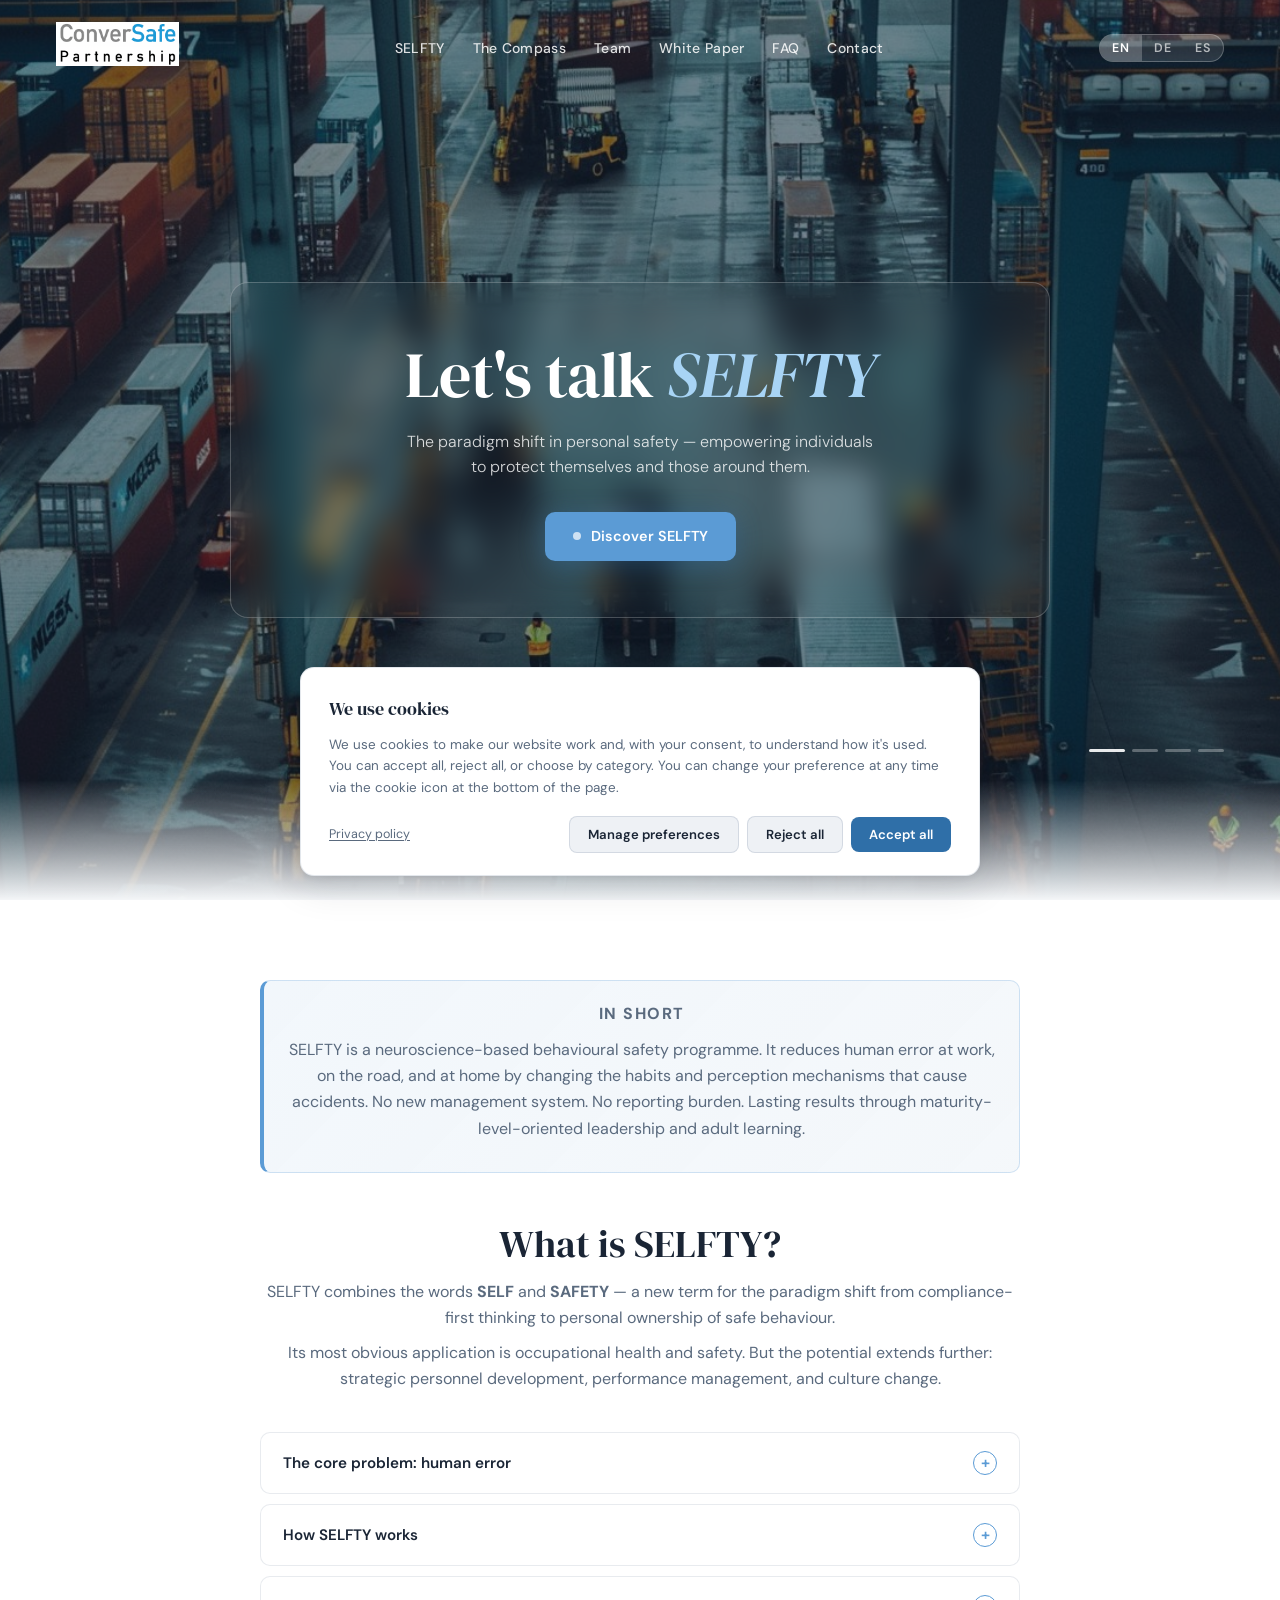
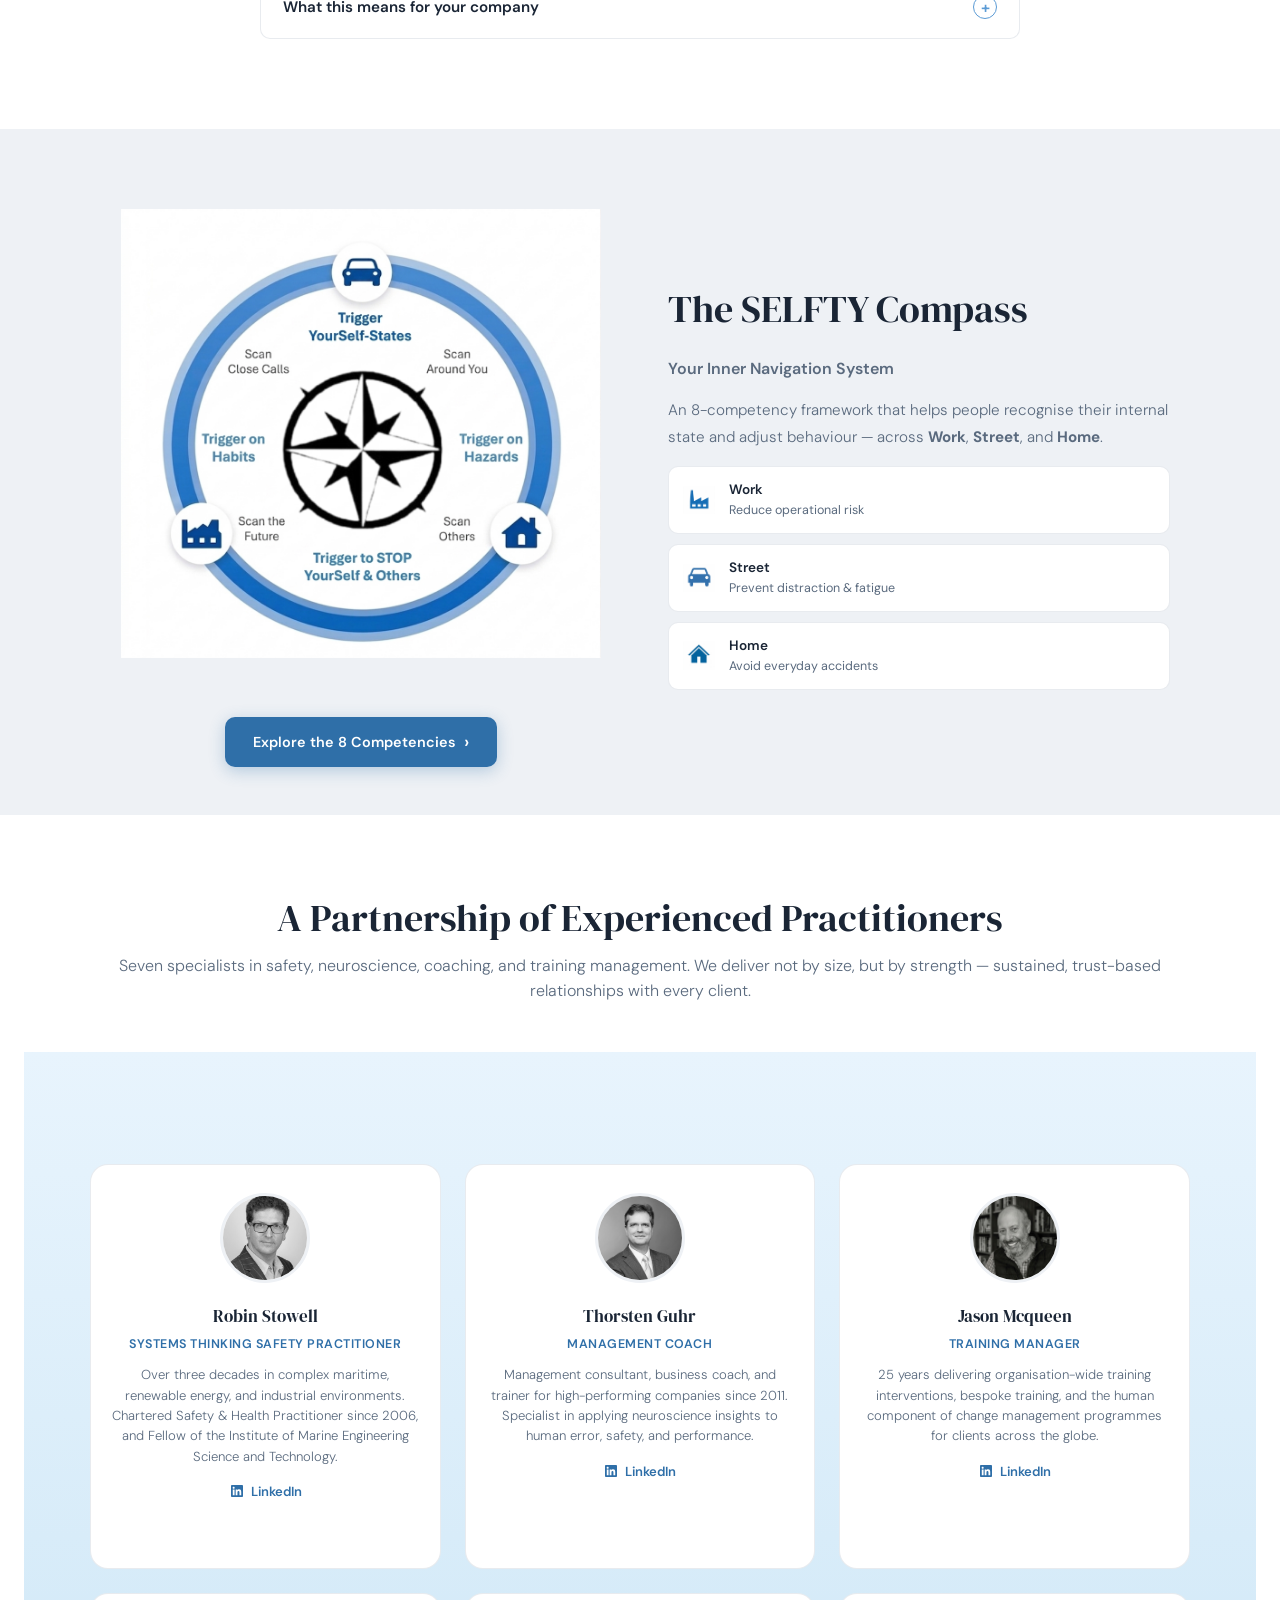
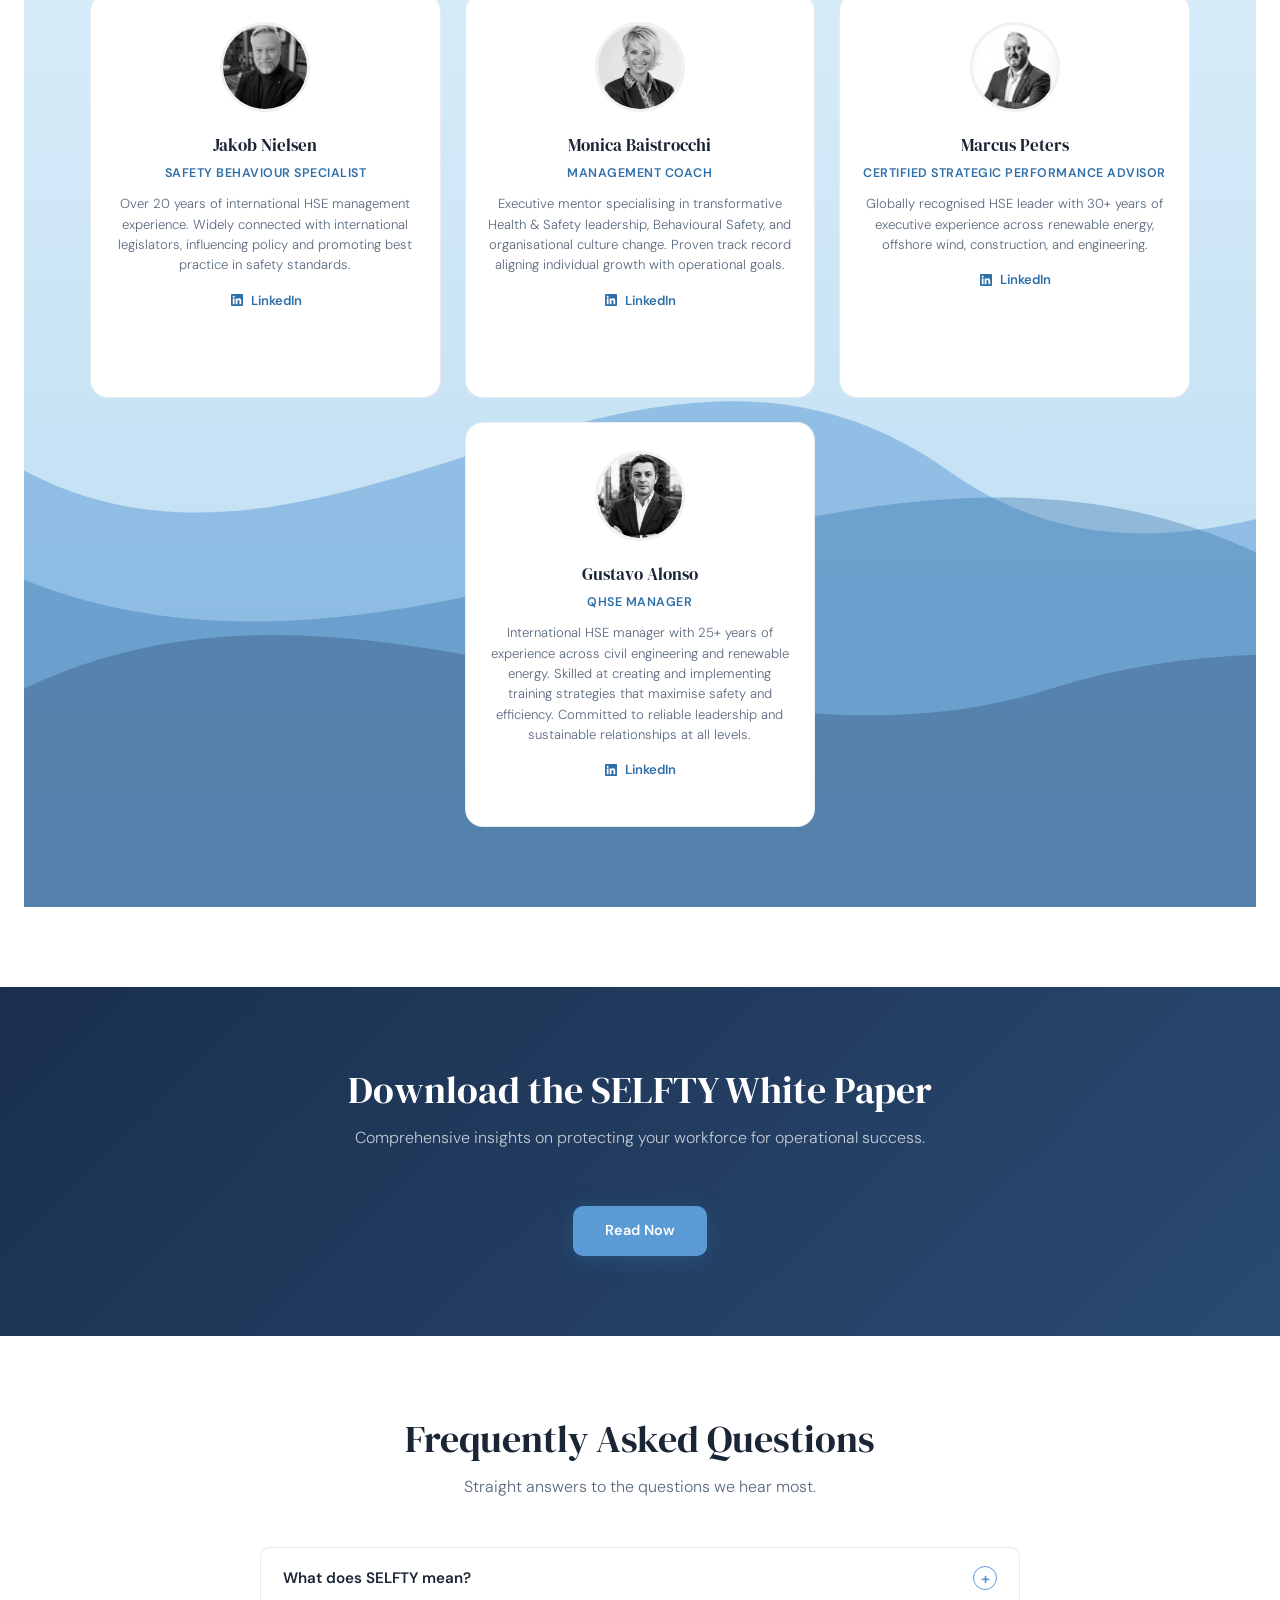
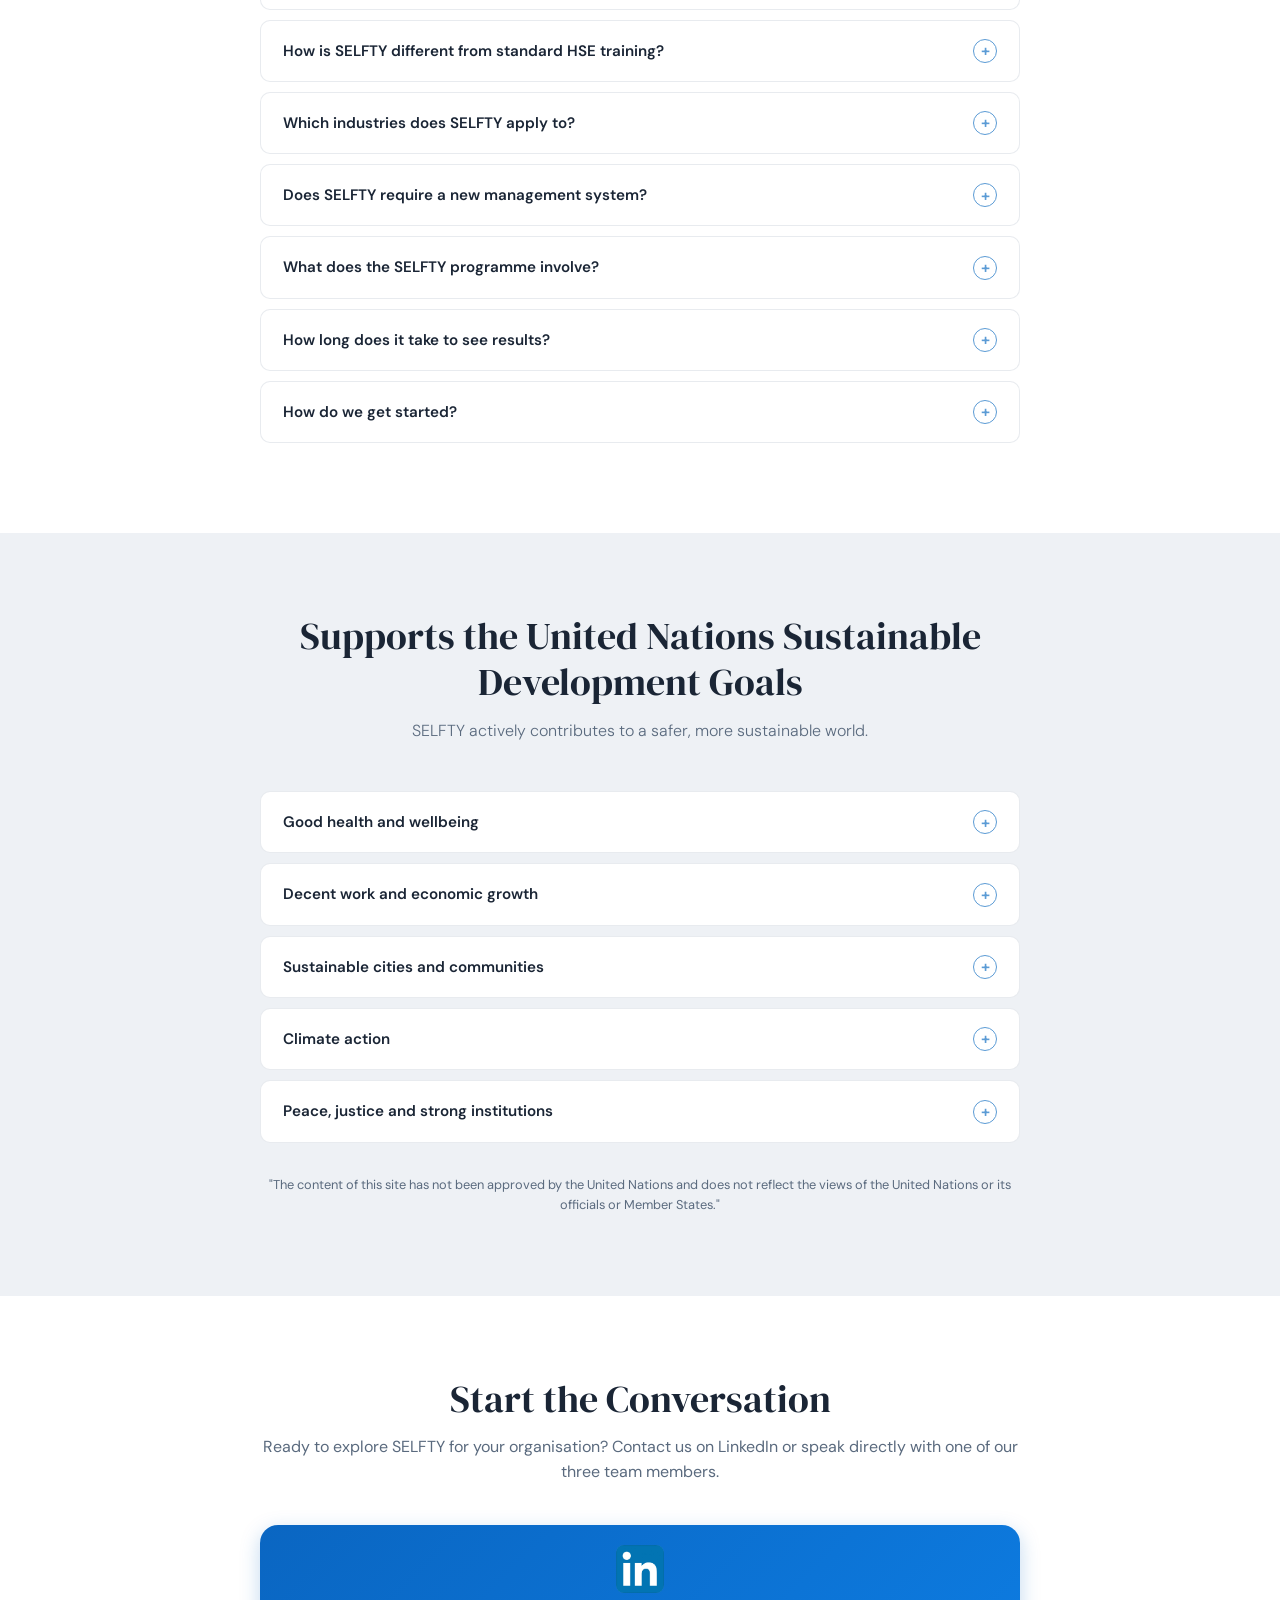
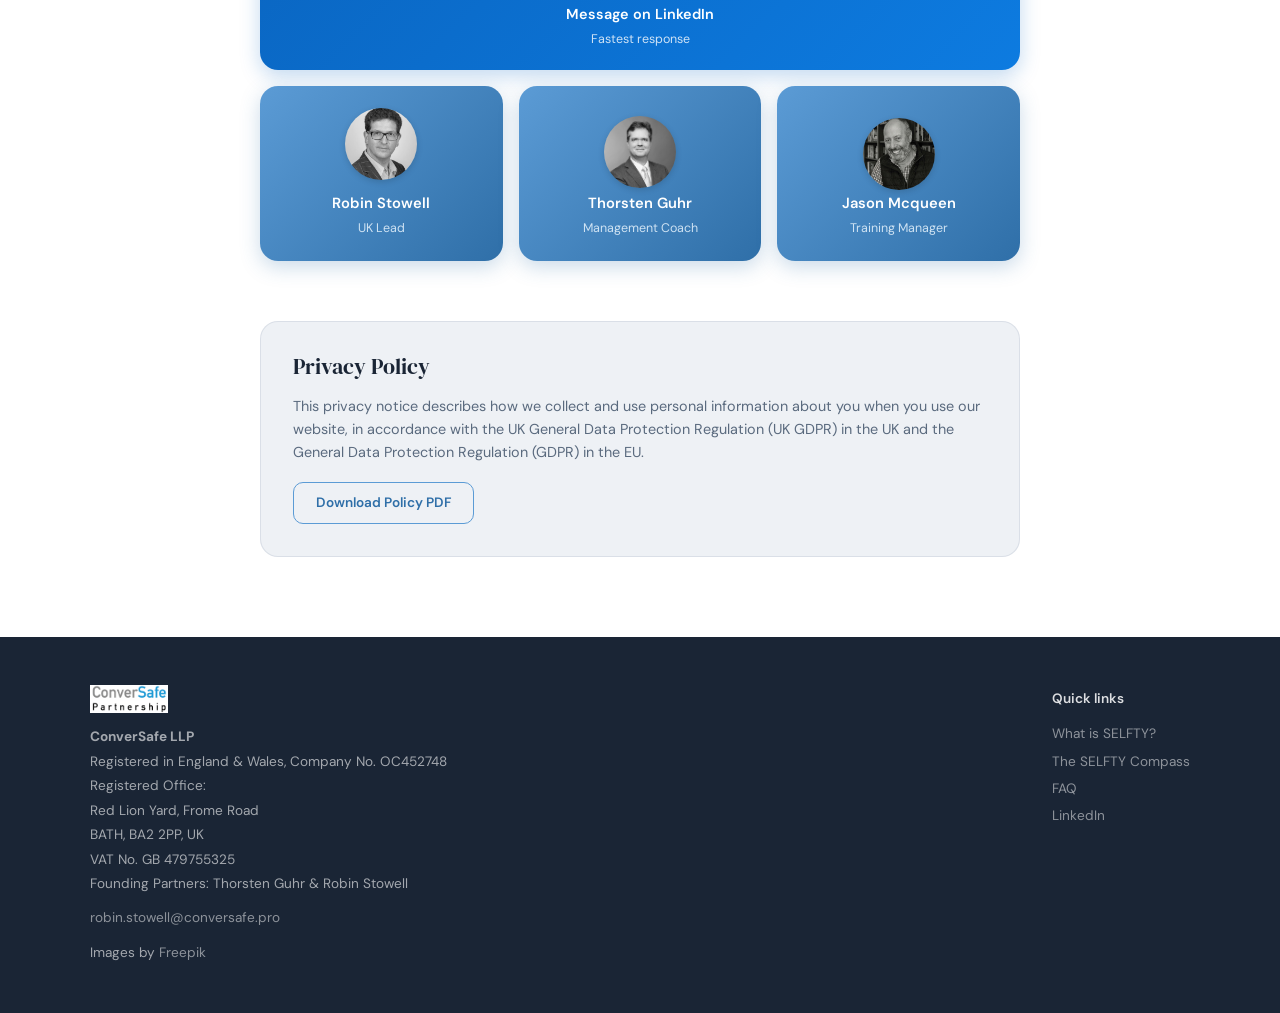
==== index.html @ fdda8578 "German Lang Fix" ====
<!DOCTYPE html>
<html lang="en">
<head>
    <meta charset="UTF-8">
    <meta name="viewport" content="width=device-width, initial-scale=1.0">
    <title>SELFTY | Behavioural Safety Training — ConverSafe Partnership</title>
    <meta name="description" content="SELFTY is a neuroscience-based behavioural safety programme that reduces human error 24/7 — at work, on the road, and at home. Developed by ConverSafe Partnership.">
    <link rel="preconnect" href="https://fonts.googleapis.com">
    <link href="https://fonts.googleapis.com/css2?family=DM+Serif+Display:ital@0;1&family=DM+Sans:wght@300;400;500;600&display=swap" rel="stylesheet">
   <link rel="stylesheet" href="styles.css">


    <script type="application/ld+json">
    {
      "@context": "https://schema.org",
      "@graph": [
        {
          "@type": "Organization",
          "@id": "https://conversafe.pro/#org",
          "name": "ConverSafe Partnership",
          "url": "https://conversafe.pro",
          "logo": "https://conversafe.pro/Images/ConverSafe-Partnership.png",
          "sameAs": ["https://www.linkedin.com/company/conversafe/"],
          "address": {
            "@type": "PostalAddress",
            "streetAddress": "Red Lion Yard, Frome Road",
            "addressLocality": "Bath",
            "postalCode": "BA2 2PP",
            "addressCountry": "GB"
          }
        }
      ]
    }
    </script>
</head>
<body>

<!-- ─── HEADER / NAV ─── -->
<header class="site-header">
    <nav>
        <div class="logo">
            <img src="Images/ConverSafe-Partnership.png" alt="ConverSafe Partnership">
        </div>
        <ul class="nav-links">
            <li><a href="#selfty" onclick="smoothScrollTo(event,'selfty')" data-en="SELFTY" data-de="SELFTY">SELFTY</a></li>
            <li><a href="#compass" onclick="smoothScrollTo(event,'compass')" data-en="The Compass" data-de="Der Kompass">The Compass</a></li>
            <li><a href="#team" onclick="smoothScrollTo(event,'team')" data-en="Team" data-de="Team">Team</a></li>
            <li><a href="#white-paper" onclick="smoothScrollTo(event,'white-paper')" data-en="White Paper" data-de="White Paper">White Paper</a></li>
            <li><a href="#faq" onclick="smoothScrollTo(event,'faq')" data-en="FAQ" data-de="FAQ">FAQ</a></li>
            <li><a href="#contact" onclick="smoothScrollTo(event,'contact')" data-en="Contact" data-de="Kontakt">Contact</a></li>
        </ul>
        <!-- FIX: added hamburger button for mobile nav -->
        <button class="hamburger" id="hamburgerBtn" aria-label="Open navigation" aria-expanded="false" onclick="toggleMobileNav()">
            <span></span><span></span><span></span>
        </button>
        <div class="lang-toggle">
            <button class="lang-btn active" onclick="setLang('en')" id="btn-en">EN</button>
            <button class="lang-btn" onclick="setLang('de')" id="btn-de">DE</button>
            <button class="lang-btn" onclick="setLang('es')" id="btn-es">ES</button>
        </div>
    </nav>
    <!-- FIX: mobile nav drawer -->
    <nav class="mobile-nav" id="mobileNav">
        <a href="#selfty" onclick="smoothScrollTo(event,'selfty');closeMobileNav()" data-en="SELFTY" data-de="SELFTY">SELFTY</a>
        <a href="#compass" onclick="smoothScrollTo(event,'compass');closeMobileNav()" data-en="The Compass" data-de="Der Kompass">The Compass</a>
        <a href="#team" onclick="smoothScrollTo(event,'team');closeMobileNav()" data-en="Team" data-de="Team">Team</a>
        <a href="#white-paper" onclick="smoothScrollTo(event,'white-paper');closeMobileNav()" data-en="White Paper" data-de="White Paper">White Paper</a>
        <a href="#faq" onclick="smoothScrollTo(event,'faq');closeMobileNav()" data-en="FAQ" data-de="FAQ">FAQ</a>
        <a href="#contact" onclick="smoothScrollTo(event,'contact');closeMobileNav()" data-en="Contact" data-de="Kontakt">Contact</a>
    </nav>
</header>

<!-- ─── HERO ─── -->
<section class="hero">
    <div class="hero-slides">
        <div class="hero-slide hero-slide-1 active"></div>
        <div class="hero-slide hero-slide-2"></div>
        <div class="hero-slide hero-slide-3"></div>
        <div class="hero-slide hero-slide-4"></div>
    </div>
    <div class="hero-overlay"></div>
    <div class="hero-glass">
        <h1 data-en="Let's talk <em>SELFTY</em>" data-de="Sprechen wir über <em>SELFTY</em>" data-es="Hablemos de <em>SELFTY</em>">Let's talk <em>SELFTY</em></h1>
        <p class="hero-sub" data-en="The paradigm shift in personal safety — empowering individuals to protect themselves and those around them." data-de="Der Paradigmenwechsel in der persönlichen Sicherheit — Menschen befähigen, sich selbst und andere zu schützen." data-es="El cambio de paradigma en seguridad personal — preparando a las personas para protegerse a sí mismas y a quienes les rodean.">The paradigm shift in personal safety — empowering individuals to protect themselves and those around them.</p>
        <a href="#selfty" class="hero-cta" onclick="smoothScrollTo(event,'selfty')">
            <span class="dot"></span>
            <span data-en="Discover SELFTY" data-de="SELFTY entdecken" data-es="Descubrir SELFTY">Discover SELFTY</span>
        </a>
    </div>
    <div class="slide-indicators">
        <div class="slide-dot active" data-index="0"></div>
        <div class="slide-dot" data-index="1"></div>
        <div class="slide-dot" data-index="2"></div>
        <div class="slide-dot" data-index="3"></div>
    </div>
</section>

<!-- ─── WHAT IS SELFTY ─── -->
<section class="selfty-intro" id="selfty">
    <div class="container-narrow">
        <div class="answer-first reveal">
            <p class="answer-label" data-en="In short" data-de="Kurz gefasst" data-es="En resumen">In short</p>
            <p class="answer-text" data-en="SELFTY is a neuroscience-based behavioural safety programme. It reduces human error at work, on the road, and at home by changing the habits and perception mechanisms that cause accidents. No new management system. No reporting burden. Lasting results through maturity-level-oriented leadership and adult learning." data-de="SELFTY ist ein neurowissenschaftlich fundiertes Verhaltenssicherheitsprogramm. Es reduziert menschliche Fehler bei der Arbeit, im Straßenverkehr und zu Hause, indem es die Gewohnheiten und Wahrnehmungsmechanismen verändert, die Unfälle verursachen. Kein neues Managementsystem. Keine Berichtspflichten. Nachhaltige Ergebnisse durch reifegradbewusste Führung und Erwachsenenlernen." data-es="SELFTY es un programa de seguridad conductual basado en neurociencia que reduce el error humano en el trabajo, en la carretera y en casa cambiando hábitos y la percepción del riesgo. No requiere nuevos sistemas ni más reportes, y logra resultados duraderos mediante un liderazgo adaptado al nivel de madurez y aprendizaje adulto.">SELFTY is a neuroscience-based behavioural safety programme. It reduces human error at work, on the road, and at home by changing the habits and perception mechanisms that cause accidents. No new management system. No reporting burden. Lasting results through maturity-level-oriented leadership and adult learning.</p>
        </div>

        <h2 class="reveal" id="what-is-selfty" data-en="What is SELFTY?" data-de="Was ist SELFTY?" data-es="¿Qué es SELFTY?">What is SELFTY?</h2>
        <p class="reveal" data-en="SELFTY combines the words <strong>SELF</strong> and <strong>SAFETY</strong> — a new term for the paradigm shift from compliance-first thinking to personal ownership of safe behaviour." data-de="SELFTY verbindet die Wörter <strong>SELF</strong> (Selbst) und <strong>SAFETY</strong> (Sicherheit) — ein neuer Begriff für den Paradigmenwechsel vom complianceorientierten Denken hin zur persönlichen Verantwortung für sicheres Verhalten." data-es="SELFTY combina las palabras <strong>SELF</strong> (uno mismo) y <strong>SAFETY</strong> (seguridad) — un nuevo término para el cambio de paradigma para pasar del cumplimiento de normas a la responsabilidad personal del comportamiento seguro.">SELFTY combines the words <strong>SELF</strong> and <strong>SAFETY</strong> — a new term for the paradigm shift from compliance-first thinking to personal ownership of safe behaviour.</p>
        <p class="reveal" data-en="Its most obvious application is occupational health and safety. But the potential extends further: strategic personnel development, performance management, and culture change." data-de="Die offensichtlichste Anwendung ist der Arbeitsschutz. Das Potenzial reicht jedoch weiter: strategische Personalentwicklung, Leistungsmanagement und Kulturwandel." data-es="Su aplicación más obvia es la salud y seguridad ocupacional. Pero el potencial va más allá: desarrollo estratégico de personal, gestión del rendimiento y cambio cultural.">Its most obvious application is occupational health and safety. But the potential extends further: strategic personnel development, performance management, and culture change.</p>

        <div class="accordion-wrap reveal">
            <div class="acc-item">
                <div class="acc-header" onclick="toggleAcc(this)">
                    <span data-en="The core problem: human error" data-de="Das Kernproblem: menschliches Versagen" data-es="El problema central: el error humano">The core problem: human error</span>
                    <span class="acc-icon">+</span>
                </div>
                <div class="acc-body">
                    <div class="acc-body-inner">
                        <p data-en="Human error drives most disruptions in the workplace — delays, rework, communication failures, lost orders, and financial setbacks that are hard to fully quantify." data-de="Menschliches Versagen verursacht die meisten Störungen am Arbeitsplatz — Verzögerungen, Nacharbeit, Kommunikationsfehler, verlorene Aufträge und finanzielle Einbußen, die schwer vollständig zu beziffern sind." data-es="El error humano provoca la mayoría de las interrupciones en el lugar de trabajo — retrasos, tareas a rehacer, fallos de comunicación, pedidos perdidos y contratiempos financieros difíciles de cuantificar.">Human error drives most disruptions in the workplace — delays, rework, communication failures, lost orders, and financial setbacks that are hard to fully quantify.</p>
                        <p data-en="Health-related damage is harder to define. Accidents don't stop at the factory gates. Injuries at work affect home life, and health issues outside work affect performance inside it. SELFTY addresses both." data-de="Gesundheitsschäden sind schwerer zu erfassen. Unfälle machen nicht an den Werkstoren halt. Verletzungen bei der Arbeit beeinträchtigen das Privatleben, und gesundheitliche Probleme außerhalb der Arbeit beeinflussen die berufliche Leistung. SELFTY adressiert beides." data-es="El daño relacionado con la salud es más difícil de definir. Los accidentes no se detienen en las puertas de la fábrica. Las lesiones en el trabajo afectan la vida en el hogar, y los problemas de salud fuera del trabajo afectan el rendimiento dentro de él. SELFTY aborda ambos.">Health-related damage is harder to define. Accidents don't stop at the factory gates. Injuries at work affect home life, and health issues outside work affect performance inside it. SELFTY addresses both.</p>
                    </div>
                </div>
            </div>
            <div class="acc-item">
                <div class="acc-header" onclick="toggleAcc(this)">
                    <span data-en="How SELFTY works" data-de="Wie SELFTY funktioniert" data-es="Cómo funciona SELFTY">How SELFTY works</span>
                    <span class="acc-icon">+</span>
                </div>
                <div class="acc-body">
                    <div class="acc-body-inner">
    <p 
        data-en="SELFTY is systemic and neuroscientifically grounded. It complements the technical dimension of safety with the human dimension — and rapid advances in neuroscience continuously reveal new potential here." 
        data-de="SELFTY ist systemisch und neurowissenschaftlich fundiert. Es ergänzt die technische Dimension der Sicherheit um die menschliche Dimension — und die rasanten Fortschritte in der Neurowissenschaft erschließen hier kontinuierlich neues Potenzial." 
        data-es="SELFTY aborda la seguridad de forma sistémica y con base neurocientífica: complementa la parte técnica con la dimensión humana, donde los avances en neurociencia abren nuevas oportunidades de mejora.">
        SELFTY aborda la seguridad de forma sistémica y con base neurocientífica: complementa la parte técnica con la dimensión humana, donde los avances en neurociencia abren nuevas oportunidades de mejora.
    </p>

    <p 
        data-en="In practice, SELFTY builds competencies that lead to safer behaviour through better understanding of one's own perception, processing, and reaction mechanisms." 
        data-de="In der Praxis baut SELFTY Kompetenzen auf, die durch ein besseres Verständnis der eigenen Wahrnehmungs-, Verarbeitungs- und Reaktionsmechanismen zu sichererem Verhalten führen." 
        data-es="En la práctica, SELFTY permite desarrollar habilidades que fomentan comportamientos más seguros, al entender mejor cómo percibimos, procesamos y reaccionamos.">
        En la práctica, SELFTY permite desarrollar habilidades que fomentan comportamientos más seguros, al entender mejor cómo percibimos, procesamos y reaccionamos.
    </p>

    <p 
        data-en="Attention-limiting factors — hectic pace, multitasking, frustration, fatigue, routine, and substance use — are recognised and mitigated through self-organisation and personal responsibility." 
        data-de="Aufmerksamkeitseinschränkende Faktoren — Hektik, Multitasking, Frustration, Müdigkeit, Routine und Substanzkonsum — werden durch Selbstorganisation und persönliche Verantwortung erkannt und gemindert." 
        data-es="Los factores que limitan la atención — el ritmo frenético, la multitarea, la frustración, la fatiga, la rutina y el uso de sustancias — se reconocen y mitigan mediante la autoorganización y la responsabilidad personal.">
        Los factores que limitan la atención — el ritmo frenético, la multitarea, la frustración, la fatiga, la rutina y el uso de sustancias — se reconocen y mitigan mediante la autoorganización y la responsabilidad personal.
    </p>

    <p 
        data-en="SELFTY is a bottom-up approach to individual maturity. It only succeeds when a coalition of leaders simultaneously creates the top-down conditions for it to take hold." 
        data-de="SELFTY ist ein Bottom-up-Ansatz zur individuellen Reife. Er gelingt nur, wenn eine Führungskoalition gleichzeitig die Top-down-Bedingungen dafür schafft, dass er Wurzeln schlägt." 
        data-es="SELFTY impulsa un enfoque que hace crecer la madurez individual, y solo prospera cuando el liderazgo crea, al mismo tiempo, las condiciones para que ese cambio se consolide.">
        SELFTY impulsa un enfoque que hace crecer la madurez individual, y solo prospera cuando el liderazgo crea, al mismo tiempo, las condiciones para que ese cambio se consolide.
    </p>
</div>

                </div>
            </div>
            <div class="acc-item">
                <div class="acc-header" onclick="toggleAcc(this)">
                    <span data-en="What this means for your company" data-de="Was das für Ihr Unternehmen bedeutet" data-es="Qué significa esto para su empresa">What this means for your company</span>
                    <span class="acc-icon">+</span>
                </div>
                <div class="acc-body">
                    <div class="acc-body-inner">
                        <p data-en="SELFTY builds competencies that are hard for competitors to replicate. Once acquired, they shape behaviour for a lifetime — both inside and outside the workplace." data-de="SELFTY baut Kompetenzen auf, die für Wettbewerber schwer zu replizieren sind. Einmal erworben, prägen sie das Verhalten ein Leben lang — sowohl am Arbeitsplatz als auch außerhalb." data-es="SELFTY desarrolla competencias difíciles de replicar para los competidores. Una vez adquiridas, moldean el comportamiento de por vida tanto dentro como fuera del lugar de trabajo.">SELFTY builds competencies that are hard for competitors to replicate. Once acquired, they shape behaviour for a lifetime — both inside and outside the workplace.</p>
                        <p data-en="Integration happens without a dedicated management system, without formalities, without reporting, and without PowerPoint-heavy training sessions. It is an emergent development of individuals through maturity-level-oriented leadership." data-de="Die Integration erfolgt ohne ein eigenes Managementsystem, ohne Formalitäten, ohne Berichtspflichten und ohne PowerPoint-lastige Trainingseinheiten. Es ist eine emergente Entwicklung von Einzelpersonen durch reifegradbewusste Führung." data-es="La integración ocurre sin un sistema de gestión dedicado, sin formalidades, sin informes y sin sesiones de formación cargadas de PowerPoint. Es un desarrollo emergente de los individuos a través de un liderazgo orientado al nivel de madurez.">Integration happens without a dedicated management system, without formalities, without reporting, and without PowerPoint-heavy training sessions. It is an emergent development of individuals through maturity-level-oriented leadership.</p>
                        <p data-en="Extensive use of storytelling drives lasting behavioural change through emotional engagement and autonomous decision-making — not compliance anxiety." data-de="Der umfangreiche Einsatz von Storytelling treibt nachhaltigen Verhaltens­wandel durch emotionale Einbindung und autonome Entscheidungsfindung voran — nicht durch Compliance-Druck." data-es="El uso extensivo de la narrativa impulsa un cambio de comportamiento duradero a través del compromiso emocional y la toma de decisiones autónoma — no a través de la ansiedad por el cumplimiento.">Extensive use of storytelling drives lasting behavioural change through emotional engagement and autonomous decision-making — not compliance anxiety.</p>
                    </div>
                </div>
            </div>
        </div>
    </div>
</section>

<!-- ─── SELFTY COMPASS ─── -->
<section class="compass-section" id="compass">
    <div class="compass-wrap-outer">

        <!-- LEFT: compass image + CTA -->
        <div class="compass-left reveal">
            <div class="compass-img-wrap">
                <div class="compass-stack">
                    <img src="Images/Text 2.png" class="compass-text" alt="Compass Outer Ring">
                    <img src="Images/Compass SY.png" class="compass-symbol" alt="Compass Inner Symbol">
                </div>
            </div>
            <div class="compass-cta">
                <button class="compass-cta-btn" id="compassCtaBtn" onclick="toggleCompassAccordion()">
                    <span data-en="Explore the 8 Competencies" data-de="Die 8 Kompetenzen erkunden" data-es="Explorar las 8 Competencias">Explore the 8 Competencies</span> <span class="compass-arrow">›</span>
                </button>
            </div>
        </div>

        <!-- RIGHT: intro text + context cards -->
        <div class="compass-right reveal">
            <h2 style="text-align:left; margin-bottom:8px;" data-en="The SELFTY Compass" data-de="Der SELFTY-Kompass" data-es="La Brújula SELFTY">The SELFTY Compass</h2>
            <p class="compass-tagline" data-en="Your Inner Navigation System" data-de="Ihr inneres Navigationssystem" data-es="Tu sistema de navegación interior">Your Inner Navigation System</p>
            <p class="compass-desc" data-en="An 8-competency framework that helps people recognise their internal state and adjust behaviour — across <strong>Work</strong>, <strong>Street</strong>, and <strong>Home</strong>." data-de="Ein 8-Kompetenzen-Rahmenwerk, das Menschen hilft, ihren inneren Zustand wahrzunehmen und ihr Verhalten anzupassen — in den Bereichen <strong>Arbeit</strong>, <strong>Straße</strong> und <strong>Zuhause</strong>." data-es="Un marco de 8 competencias que ayuda a las personas a reconocer su estado interno y ajustar su comportamiento — en los contextos de <strong>Trabajo</strong>, <strong>Calle</strong> y <strong>Hogar</strong>.">An 8-competency framework that helps people recognise their internal state and adjust behaviour — across <strong>Work</strong>, <strong>Street</strong>, and <strong>Home</strong>.</p>
            <div class="compass-ctx-cards">
                <div class="compass-ctx-card">
                    <span class="compass-ctx-icon"><img src="Images/Work Icon.png" alt="Work"></span>
                    <div>
                        <strong data-en="Work" data-de="Arbeit" data-es="Trabajo">Work</strong>
                        <span data-en="Reduce operational risk" data-de="Betriebliches Risiko reduzieren" data-es="Reducir el riesgo operacional">Reduce operational risk</span>
                    </div>
                </div>
                <div class="compass-ctx-card">
                    <span class="compass-ctx-icon"><img src="Images/Car Icon.png" alt="Street"></span>
                    <div>
                        <strong data-en="Street" data-de="Straße" data-es="Calle">Street</strong>
                        <span data-en="Prevent distraction &amp; fatigue" data-de="Ablenkung &amp; Erschöpfung vorbeugen" data-es="Prevenir distracciones y fatiga">Prevent distraction &amp; fatigue</span>
                    </div>
                </div>
                <div class="compass-ctx-card">
                    <span class="compass-ctx-icon"><img src="Images/Home Icon.png" alt="Home"></span>
                    <div>
                        <strong data-en="Home" data-de="Zuhause" data-es="Hogar">Home</strong>
                        <span data-en="Avoid everyday accidents" data-de="Alltägliche Unfälle vermeiden" data-es="Evitar accidentes cotidianos">Avoid everyday accidents</span>
                    </div>
                </div>
            </div>
        </div>

    </div>

    <!-- Accordion — full width below -->
    <div class="compass-accordion-wrap" id="compassAccordionWrap">
        <div class="compass-accordion-inner" id="compassAccordionInner"></div>
    </div>

</section>

<!-- ─── TEAM ─── -->
<section class="team-section" id="team">
    <div class="container">
        <h2 class="reveal" data-en="A Partnership of Experienced Practitioners" data-de="Eine Partnerschaft erfahrener Praktiker" data-es="Una asociación de profesionales experimentados">A Partnership of Experienced Practitioners</h2>
        <p class="section-intro reveal" data-en="Seven specialists in safety, neuroscience, coaching, and training management. We deliver not by size, but by strength — sustained, trust-based relationships with every client." data-de="Sieben Spezialisten aus den Bereichen Führung, Sicherheit, Neurowissenschaft, Coaching und Trainingsmanagement. Wir streben nachhaltige, vertrauensbasierte Beziehungen an, Erfolg definieren wir nicht durch Größe sondern durch Stärke. " data-es="Siete especialistas en seguridad, neurociencia, coaching y gestión de formación. No nos define el tamaño, sino la solidez: relaciones duraderas y basadas en la confianza con cada cliente.">Seven specialists in safety, neuroscience, coaching, and training management. We deliver not by size, but by strength — sustained, trust-based relationships with every client.</p>
    </div>

    <div class="team-wave-wrap">
        <div class="team-wave-bg">
            <svg class="wave1" viewBox="0 0 1440 320" preserveAspectRatio="none" xmlns="http://www.w3.org/2000/svg">
                <path d="M0,160 C180,220 360,80 540,160 C720,240 900,80 1080,160 C1260,240 1440,80 1440,160 L1440,320 L0,320 Z" fill="#5b9bd5"/>
                <path d="M1440,160 C1620,240 1800,80 1980,160 C2160,240 2340,80 2520,160 C2700,240 2880,80 2880,160 L2880,320 L1440,320 Z" fill="#5b9bd5"/>
            </svg>
            <svg class="wave2" viewBox="0 0 1440 320" preserveAspectRatio="none" xmlns="http://www.w3.org/2000/svg">
                <path d="M0,200 C240,260 480,120 720,190 C960,260 1200,100 1440,180 L1440,320 L0,320 Z" fill="#2f6fa8"/>
                <path d="M1440,200 C1680,260 1920,120 2160,190 C2400,260 2640,100 2880,180 L2880,320 L1440,320 Z" fill="#2f6fa8"/>
            </svg>
            <svg class="wave3" viewBox="0 0 1440 320" preserveAspectRatio="none" xmlns="http://www.w3.org/2000/svg">
                <path d="M0,240 C200,180 400,280 600,240 C800,200 1000,270 1200,240 C1320,225 1390,250 1440,245 L1440,320 L0,320 Z" fill="#1a2f4e"/>
                <path d="M1440,240 C1640,180 1840,280 2040,240 C2240,200 2440,270 2640,240 C2760,225 2830,250 2880,245 L2880,320 L1440,320 Z" fill="#1a2f4e"/>
            </svg>
        </div>
        <div class="container">
            <div class="team-grid">

        
                <div class="team-card" style="--photo-pos: center;">
                    <img src="Images/Robin S.jpg" alt="Robin Stowell">
                    <h4>Robin Stowell</h4>
                    <p class="team-role" data-en="Systems Thinking Safety Practitioner" data-de="Systemischer Sicherheitsberater" data-es="Profesional en Seguridad y Pensamiento Sistémico">Systems Thinking Safety Practitioner</p>
                    <p class="team-bio" data-en="Over three decades in complex maritime, renewable energy, and industrial environments. Chartered Safety &amp; Health Practitioner since 2006, and Fellow of the Institute of Marine Engineering Science and Technology." data-de="Über drei Jahrzehnte in komplexen maritimen, erneuerbaren Energie- und Industrieumgebungen. Chartered Safety &amp; Health Practitioner seit 2006 und Fellow des Institute of Marine Engineering Science and Technology." data-es="Más de tres décadas en entornos marítimos, de energías renovables e industriales complejos. Chartered Profesional acreditado en Seguridad y Salud (Safety & Health Practitioner) desde 2006 y Fellow del Instituto de Ingeniería Marina, Ciencia y Tecnología.">Over three decades in complex maritime, renewable energy, and industrial environments. Chartered Safety &amp; Health Practitioner since 2006, and Fellow of the Institute of Marine Engineering Science and Technology.</p>
                    <a href="https://www.linkedin.com/in/robin-stowell-46a65515/" class="team-li-link" target="_blank" rel="noopener">
                        <svg viewBox="0 0 24 24"><path d="M19.7,3H4.3C3.582,3,3,3.582,3,4.3v15.4C3,20.418,3.582,21,4.3,21h15.4c0.718,0,1.3-0.582,1.3-1.3V4.3 C21,3.582,20.418,3,19.7,3z M8.339,18.338H5.667v-8.59h2.672V18.338z M7.004,8.574c-0.857,0-1.549-0.694-1.549-1.548 c0-0.855,0.691-1.548,1.549-1.548c0.854,0,1.547,0.694,1.547,1.548C8.551,7.881,7.858,8.574,7.004,8.574z M18.339,18.338h-2.669 v-4.177c0-0.996-0.017-2.278-1.387-2.278c-1.389,0-1.601,1.086-1.601,2.206v4.249h-2.667v-8.59h2.559v1.174h0.037 c0.356-0.675,1.227-1.387,2.526-1.387c2.703,0,3.203,1.779,3.203,4.092V18.338z"/></svg>
                        LinkedIn
                    </a>
                </div>

                <div class="team-card" style="--photo-pos: top;">
                    <img src="Images/TG HEADSHOT1.jpg" alt="Thorsten Guhr">
                    <h4>Thorsten Guhr</h4>
                    <p class="team-role" data-en="Management Coach" data-de="Management-Coach" data-es="Coach de Gestión">Management Coach</p>
                    <p class="team-bio" data-en="Management consultant, business coach, and trainer for high-performing companies since 2011. Specialist in applying neuroscience insights to human error, safety, and performance." data-de="Unternehmensberater, Business-Coach und Trainer für leistungsstarke Unternehmen seit 2011. Spezialist für die Anwendung neurowissenschaftlicher Erkenntnisse auf menschliches Versagen, Sicherheit und Leistung." data-es="Consultor de gestión, coach empresarial y formador para empresas de alto rendimiento desde 2011. Especialista en aplicar conocimientos de neurociencia al error humano, la seguridad y el rendimiento.">Management consultant, business coach, and trainer for high-performing companies since 2011. Specialist in applying neuroscience insights to human error, safety, and performance.</p>
                    <a href="https://www.linkedin.com/in/thorsten-guhr-634b2116/" class="team-li-link" target="_blank" rel="noopener">
                        <svg viewBox="0 0 24 24"><path d="M19.7,3H4.3C3.582,3,3,3.582,3,4.3v15.4C3,20.418,3.582,21,4.3,21h15.4c0.718,0,1.3-0.582,1.3-1.3V4.3 C21,3.582,20.418,3,19.7,3z M8.339,18.338H5.667v-8.59h2.672V18.338z M7.004,8.574c-0.857,0-1.549-0.694-1.549-1.548 c0-0.855,0.691-1.548,1.549-1.548c0.854,0,1.547,0.694,1.547,1.548C8.551,7.881,7.858,8.574,7.004,8.574z M18.339,18.338h-2.669 v-4.177c0-0.996-0.017-2.278-1.387-2.278c-1.389,0-1.601,1.086-1.601,2.206v4.249h-2.667v-8.59h2.559v1.174h0.037 c0.356-0.675,1.227-1.387,2.526-1.387c2.703,0,3.203,1.779,3.203,4.092V18.338z"/></svg>
                        LinkedIn
                    </a>
                </div>

                 <div class="team-card" style="--photo-pos: top;">
                    <img src="Images/JM HEADSHOT1.jpg" alt="Jason Mcqueen">
                    <h4>Jason Mcqueen</h4>
                    <p class="team-role" data-en="Training Manager" data-de="Leiter Training" data-es="Director de Formación">Training Manager</p>
                    <p class="team-bio" data-en="25 years delivering organisation-wide training interventions, bespoke training, and the human component of change management programmes for clients across the globe." data-de="25 Jahre Erfahrung in der Durchführung unternehmensweiter Trainingsinterventionen, maßgeschneiderter Schulungen und des menschlichen Aspekts von Change-Management-Programmen für Kunden weltweit." data-es="25 años ofreciendo intervenciones de formación a escala organizacional, formación a medida y el componente humano de programas de gestión del cambio para clientes en todo el mundo.">25 years delivering organisation-wide training interventions, bespoke training, and the human component of change management programmes for clients across the globe.</p>
                    <a href="https://www.linkedin.com/in/jason-mcqueen-85315b50/" class="team-li-link" target="_blank" rel="noopener">
                        <svg viewBox="0 0 24 24"><path d="M19.7,3H4.3C3.582,3,3,3.582,3,4.3v15.4C3,20.418,3.582,21,4.3,21h15.4c0.718,0,1.3-0.582,1.3-1.3V4.3 C21,3.582,20.418,3,19.7,3z M8.339,18.338H5.667v-8.59h2.672V18.338z M7.004,8.574c-0.857,0-1.549-0.694-1.549-1.548 c0-0.855,0.691-1.548,1.549-1.548c0.854,0,1.547,0.694,1.547,1.548C8.551,7.881,7.858,8.574,7.004,8.574z M18.339,18.338h-2.669 v-4.177c0-0.996-0.017-2.278-1.387-2.278c-1.389,0-1.601,1.086-1.601,2.206v4.249h-2.667v-8.59h2.559v1.174h0.037 c0.356-0.675,1.227-1.387,2.526-1.387c2.703,0,3.203,1.779,3.203,4.092V18.338z"/></svg>
                        LinkedIn
                    </a>
                </div>

                <div class="team-card" style="--photo-pos: center;">
                    <img src="Images/JN HEADSHOT1.jpg" alt="Jakob Nielsen">
                    <h4>Jakob Nielsen</h4>
                    <p class="team-role" data-en="Safety Behaviour Specialist" data-de="Spezialist für Sicherheitsverhalten" data-es="Especialista en Comportamiento de Seguridad">Safety Behaviour Specialist</p>
                    <p class="team-bio" data-en="Over 20 years of international HSE management experience. Widely connected with international legislators, influencing policy and promoting best practice in safety standards." data-de="Über 20 Jahre internationale Erfahrung im HSE-Management. Gut vernetzt mit internationalen Gesetzgebern, beeinflusst politische Entscheidungen und fördert Best Practices in Sicherheitsstandards." data-es="Más de 20 años de experiencia internacional en gestión HSE. Ampliamente conectado con legisladores internacionales, influyendo en políticas y promoviendo las mejores prácticas en estándares de seguridad.">Over 20 years of international HSE management experience. Widely connected with international legislators, influencing policy and promoting best practice in safety standards.</p>
                    <a href="https://www.linkedin.com/in/jakob-nielsen-bb198b4/" class="team-li-link" target="_blank" rel="noopener">
                        <svg viewBox="0 0 24 24"><path d="M19.7,3H4.3C3.582,3,3,3.582,3,4.3v15.4C3,20.418,3.582,21,4.3,21h15.4c0.718,0,1.3-0.582,1.3-1.3V4.3 C21,3.582,20.418,3,19.7,3z M8.339,18.338H5.667v-8.59h2.672V18.338z M7.004,8.574c-0.857,0-1.549-0.694-1.549-1.548 c0-0.855,0.691-1.548,1.549-1.548c0.854,0,1.547,0.694,1.547,1.548C8.551,7.881,7.858,8.574,7.004,8.574z M18.339,18.338h-2.669 v-4.177c0-0.996-0.017-2.278-1.387-2.278c-1.389,0-1.601,1.086-1.601,2.206v4.249h-2.667v-8.59h2.559v1.174h0.037 c0.356-0.675,1.227-1.387,2.526-1.387c2.703,0,3.203,1.779,3.203,4.092V18.338z"/></svg>
                        LinkedIn
                    </a>
                </div>

                <div class="team-card" style="--photo-pos: center;">
                    <img src="Images/MB headshot.jpeg" alt="Monica Baistrocchi">
                    <h4>Monica Baistrocchi</h4>
                    <p class="team-role" data-en="Management Coach" data-de="Management-Coach" data-es="Coach de Gestión">Management Coach</p>
                    <p class="team-bio" data-en="Executive mentor specialising in transformative Health &amp; Safety leadership, Behavioural Safety, and organisational culture change. Proven track record aligning individual growth with operational goals." data-de="Executive-Mentorin mit Spezialisierung auf transformative Führung in Gesundheit &amp; Sicherheit, Verhaltenssicherheit und organisationalem Kulturwandel. Nachgewiesene Erfolge bei der Abstimmung von individuellem Wachstum mit operativen Zielen." data-es="Mentora ejecutiva especializada en liderazgo transformador de Salud y Seguridad, Seguridad Conductual y cambio de cultura organizacional. Historial probado alineando el crecimiento individual con los objetivos operacionales.">Executive mentor specialising in transformative Health &amp; Safety leadership, Behavioural Safety, and organisational culture change. Proven track record aligning individual growth with operational goals.</p>
                    <a href="https://www.linkedin.com/in/monica-baistrocchi/" class="team-li-link" target="_blank" rel="noopener">
                        <svg viewBox="0 0 24 24"><path d="M19.7,3H4.3C3.582,3,3,3.582,3,4.3v15.4C3,20.418,3.582,21,4.3,21h15.4c0.718,0,1.3-0.582,1.3-1.3V4.3 C21,3.582,20.418,3,19.7,3z M8.339,18.338H5.667v-8.59h2.672V18.338z M7.004,8.574c-0.857,0-1.549-0.694-1.549-1.548 c0-0.855,0.691-1.548,1.549-1.548c0.854,0,1.547,0.694,1.547,1.548C8.551,7.881,7.858,8.574,7.004,8.574z M18.339,18.338h-2.669 v-4.177c0-0.996-0.017-2.278-1.387-2.278c-1.389,0-1.601,1.086-1.601,2.206v4.249h-2.667v-8.59h2.559v1.174h0.037 c0.356-0.675,1.227-1.387,2.526-1.387c2.703,0,3.203,1.779,3.203,4.092V18.338z"/></svg>
                        LinkedIn
                    </a>
                </div>

               <div class="team-card" style="--photo-pos: top 10px;">
                    <img src="Images/MP HEADSHOT1.jpg" alt="Marcus Peters">
                    <h4>Marcus Peters</h4>
                    <p class="team-role" data-en="Certified Strategic Performance Advisor" data-de="Zertifizierter Strategischer Leistungsberater" data-es="Asesor Estratégico de Rendimiento Certificado">Certified Strategic Performance Advisor</p>
                    <p class="team-bio" data-en="Globally recognised HSE leader with 30+ years of executive experience across renewable energy, offshore wind, construction, and engineering." data-de="Global anerkannter HSE-Führungsexperte mit über 30 Jahren Führungserfahrung in erneuerbarer Energie, Offshore-Wind, Bau und Ingenieurwesen." data-es="Líder HSE de reconocimiento mundial con más de 30 años de experiencia ejecutiva en energía renovable, eólica marina, construcción e ingeniería.">Globally recognised HSE leader with 30+ years of executive experience across renewable energy, offshore wind, construction, and engineering.</p>
                    <a href="https://www.linkedin.com/in/marcus-peters-cfiosh-fei-c-s-p-a-pg-dip-1995a720/" class="team-li-link" target="_blank" rel="noopener">
                        <svg viewBox="0 0 24 24"><path d="M19.7,3H4.3C3.582,3,3,3.582,3,4.3v15.4C3,20.418,3.582,21,4.3,21h15.4c0.718,0,1.3-0.582,1.3-1.3V4.3 C21,3.582,20.418,3,19.7,3z M8.339,18.338H5.667v-8.59h2.672V18.338z M7.004,8.574c-0.857,0-1.549-0.694-1.549-1.548 c0-0.855,0.691-1.548,1.549-1.548c0.854,0,1.547,0.694,1.547,1.548C8.551,7.881,7.858,8.574,7.004,8.574z M18.339,18.338h-2.669 v-4.177c0-0.996-0.017-2.278-1.387-2.278c-1.389,0-1.601,1.086-1.601,2.206v4.249h-2.667v-8.59h2.559v1.174h0.037 c0.356-0.675,1.227-1.387,2.526-1.387c2.703,0,3.203,1.779,3.203,4.092V18.338z"/></svg>
                        LinkedIn
                    </a>
                </div>

                 <div class="team-card" style="--photo-pos: top;">
                    <img src="Images/GA HEADSHOT1.png" alt="Gustavo Alonso">
                    <h4>Gustavo Alonso</h4>
                    <p class="team-role" data-en="QHSE Manager" data-de="QHSE-Manager" data-es="Gerente QHSE">QHSE Manager</p>
                    <p class="team-bio" data-en="International  HSE manager with  25+ years of experience across civil engineering and renewable energy. Skilled at creating and implementing training strategies that maximise safety and efficiency. Committed to reliable leadership and sustainable relationships at all levels." data-de="Erfahren in der Entwicklung und Umsetzung von Trainingsstrategien, die Sicherheit und Effizienz maximieren. Engagiert für zuverlässige Führung und nachhaltige Beziehungen auf allen Ebenen." data-es="Director de HSE con más de 25 años de experiencia en ingeniería civil y energías renovables. Experto en diseñar e implementar estrategias de formación que maximizan la seguridad y la eficiencia. Comprometido con un liderazgo fiable y relaciones duraderas a todos los niveles.">International  HSE manager with  25+ years of experience across civil engineering and renewable energy. Skilled at creating and implementing training strategies that maximise safety and efficiency. Committed to reliable leadership and sustainable relationships at all levels.</p>
                    <a href="https://www.linkedin.com/in/gustavo-alonso-l%C3%B3pez-a336b022/" class="team-li-link" target="_blank" rel="noopener">
                        <svg viewBox="0 0 24 24"><path d="M19.7,3H4.3C3.582,3,3,3.582,3,4.3v15.4C3,20.418,3.582,21,4.3,21h15.4c0.718,0,1.3-0.582,1.3-1.3V4.3 C21,3.582,20.418,3,19.7,3z M8.339,18.338H5.667v-8.59h2.672V18.338z M7.004,8.574c-0.857,0-1.549-0.694-1.549-1.548 c0-0.855,0.691-1.548,1.549-1.548c0.854,0,1.547,0.694,1.547,1.548C8.551,7.881,7.858,8.574,7.004,8.574z M18.339,18.338h-2.669 v-4.177c0-0.996-0.017-2.278-1.387-2.278c-1.389,0-1.601,1.086-1.601,2.206v4.249h-2.667v-8.59h2.559v1.174h0.037 c0.356-0.675,1.227-1.387,2.526-1.387c2.703,0,3.203,1.779,3.203,4.092V18.338z"/></svg>
                        LinkedIn
                    </a>
                </div>
               
               
                


            </div>
        </div>
    </div>
</section>

<!-- ─── WHITE PAPER CTA ─── -->
<section class="whitepaper-cta" id="white-paper">
    <div class="container-narrow">
        <h2 class="reveal" data-en="Download the SELFTY White Paper" data-de="Das SELFTY White Paper herunterladen" data-es="Descargar el White Paper de SELFTY">Download the SELFTY White Paper</h2>
        <p class="section-intro reveal" data-en="Comprehensive insights on protecting your workforce for operational success." data-de="Umfassende Einblicke zu SELFTY und Unternehmenserfolg" data-es="Información completa sobre cómo proteger a su plantilla para el éxito operacional.">Comprehensive insights on protecting your workforce for operational success.</p>
        <a href="Docs/ConverSafe-White-Paper-Selfty-EN.pdf" class="btn-primary reveal" data-en="Read Now" data-de="Jetzt lesen" data-es="Leer ahora">Read Now</a>
    </div>
</section>

<!-- ─── FAQ ─── -->
<section class="faq-section" id="faq">
    <div class="container-narrow">
        <h2 class="reveal" data-en="Frequently Asked Questions" data-de="Häufig gestellte Fragen" data-es="Preguntas Frecuentes">Frequently Asked Questions</h2>
        <p class="section-intro reveal" data-en="Straight answers to the questions we hear most." data-de="Direkte Antworten auf die häufigsten Fragen." data-es="Respuestas directas a las preguntas más frecuentes.">Straight answers to the questions we hear most.</p>

        <div class="accordion-wrap reveal">
            <div class="acc-item">
                <div class="acc-header" onclick="toggleAcc(this)">
                    <span data-en="What does SELFTY mean?" data-de="Was bedeutet SELFTY?" data-es="¿Qué significa SELFTY?">What does SELFTY mean?</span>
                    <span class="acc-icon">+</span>
                </div>
                <div class="acc-body">
                    <div class="acc-body-inner">
                        <p data-en="SELFTY combines the words SELF and SAFETY. It names the shift from compliance-driven safety — where rules and procedures are imposed from outside — to personal ownership, where each individual understands and manages their own risk behaviour." data-de="SELFTY verbindet die Wörter SELF (Selbst) und SAFETY (Sicherheit). Es bezeichnet den Wandel von compliancegetriebenem Sicherheitsdenken — bei dem Regeln und Verfahren von außen auferlegt werden — hin zur persönlichen Verantwortung, bei der jeder Einzelne sein eigenes Risikoverhalten versteht und steuert." data-es="SELFTY combina las palabras SELF (uno mismo) y SAFETY (prevención, seguridad). Describe el paso desde una seguridad centrada en el cumplimiento —donde normas y procedimientos se imponen desde fuera— hacia la responsabilidad personal, en la que cada persona comprende y gestiona los riesgos de su propio comportamiento.">SELFTY combines the words SELF and SAFETY. It names the shift from compliance-driven safety — where rules and procedures are imposed from outside — to personal ownership, where each individual understands and manages their own risk behaviour.</p>
                    </div>
                </div>
            </div>
            <div class="acc-item">
                <div class="acc-header" onclick="toggleAcc(this)">
                    <span data-en="How is SELFTY different from standard HSE training?" data-de="Wie unterscheidet sich SELFTY von herkömmlichem HSE-Training?" data-es="¿En qué se diferencia SELFTY de la formación HSE estándar?">How is SELFTY different from standard HSE training?</span>
                    <span class="acc-icon">+</span>
                </div>
                <div class="acc-body">
                    <div class="acc-body-inner">
                        <p data-en="Standard HSE programmes focus on equipment, procedures, and compliance checklists. These are necessary but insufficient: they don't change the underlying habits and perception patterns that cause most accidents." data-de="Herkömmliche HSE-Programme konzentrieren sich auf sichere konstruktive Konzepte, Ausrüstung, Verfahren und Compliance-Checklisten. Diese sind notwendig, aber nicht ausreichend: Sie verändern nicht die zugrundeliegenden Gewohnheiten und Wahrnehmungsmuster, die die meisten Unfälle verursachen." data-es="Los programas HSE estándar se centran en equipos, procedimientos y listas de verificación de cumplimiento. Estos son necesarios pero insuficientes: no cambian los hábitos subyacentes y los patrones de percepción que causan la mayoría de los accidentes.">Standard HSE programmes focus on equipment, procedures, and compliance checklists. These are necessary but insufficient: they don't change the underlying habits and perception patterns that cause most accidents.</p>
                        <p data-en="SELFTY adds the human dimension. It uses neuroscience to address the root causes of human error — factors like fatigue, routine, multitasking, and emotional state — through self-awareness and adult learning, not box-ticking." data-de="SELFTY fügt die menschliche Dimension hinzu. Es nutzt Erkenntnisse der Neurowissenschaften, um die Ursachen menschlichen Versagens anzugehen — Faktoren wie Müdigkeit, Routine, Multitasking und emotionalen Zustand — durch Selbstwahrnehmung und Erwachsenenlernen, nicht durch Abhaken von Listen." data-es="SELFTY añade la dimensión humana. Utiliza la neurociencia para abordar las causas raíz del error humano — factores como la fatiga, la rutina, la multitarea y el estado emocional — mediante la autoconciencia y el aprendizaje adulto, no marcando casillas.">SELFTY adds the human dimension. It uses neuroscience to address the root causes of human error — factors like fatigue, routine, multitasking, and emotional state — through self-awareness and adult learning, not box-ticking.</p>
                    </div>
                </div>
            </div>
            <div class="acc-item">
                <div class="acc-header" onclick="toggleAcc(this)">
                    <span data-en="Which industries does SELFTY apply to?" data-de="Für welche Branchen ist SELFTY geeignet?" data-es="¿A qué sectores se aplica SELFTY?">Which industries does SELFTY apply to?</span>
                    <span class="acc-icon">+</span>
                </div>
                <div class="acc-body">
                    <div class="acc-body-inner">
                        <p data-en="SELFTY is built for high-risk environments where human error has real consequences. The ConverSafe team brings direct experience from offshore and onshore renewable energy, maritime operations, construction, engineering, and industrial manufacturing." data-de="SELFTY ist besonders für Hochrisiko-Umgebungen konzipiert, in denen menschliches Versagen reale Konsequenzen hat. Das ConverSafe-Team bringt direkte Erfahrung aus den Bereichen Offshore, Onshore, Erneuerbare Energien, Schiffahrt, Bau- und Ingenieurwesen und der Industrieproduktion mit." data-es="SELFTY está diseñado para entornos de alto riesgo donde el error humano tiene consecuencias reales. El equipo de ConverSafe aporta experiencia directa en energías renovables offshore y onshore, operaciones marítimas, construcción, ingeniería y fabricación industrial.">SELFTY is built for high-risk environments where human error has real consequences. The ConverSafe team brings direct experience from offshore and onshore renewable energy, maritime operations, construction, engineering, and industrial manufacturing.</p>
                        <p data-en="The principles apply wherever people work under pressure, in routine-driven roles, or at the interface of human decisions and safety-critical outcomes." data-de="Die Prinzipien entfalten unmittelbaren Nutzen dort, wo Menschen unter Druck arbeiten, in routinegeprägten Tätigkeiten oder an der Schnittstelle zwischen menschlichen Entscheidungen und sicherheitskritischen Ergebnissen." data-es="Los principios se aplican dondequiera que las personas trabajen bajo presión, en roles impulsados por la rutina, o en la interfaz entre decisiones humanas y resultados críticos para la seguridad.">The principles apply wherever people work under pressure, in routine-driven roles, or at the interface of human decisions and safety-critical outcomes.</p>
                    </div>
                </div>
            </div>
            <div class="acc-item">
                <div class="acc-header" onclick="toggleAcc(this)">
                    <span data-en="Does SELFTY require a new management system?" data-de="Erfordert SELFTY ein neues Managementsystem?" data-es="¿SELFTY requiere un nuevo sistema de gestión?">Does SELFTY require a new management system?</span>
                    <span class="acc-icon">+</span>
                </div>
                <div class="acc-body">
                    <div class="acc-body-inner">
                        <p data-en="No. SELFTY integrates without a dedicated management system, without additional reporting, and without formal compliance structures. It works through maturity-level-oriented leadership and adult learning — emerging from within the existing organisation rather than being bolted on top." data-de="Nein. SELFTY integriert sich ohne ein eigenes Managementsystem, ohne zusätzliche Berichtspflichten und ohne formale Compliance-Strukturen. Es funktioniert durch reifegradbewusste Führung und Erwachsenenlernen — es entsteht aus der bestehenden Organisation heraus, anstatt von außen aufgesetzt zu werden." data-es="No. SELFTY se integra sin un sistema de gestión dedicado, sin informes adicionales y sin estructuras formales de cumplimiento. Funciona a través de un liderazgo orientado al nivel de madurez y el aprendizaje adulto. Surge desde dentro de la organización ya existente en lugar de ser añadido desde fuera.">No. SELFTY integrates without a dedicated management system, without additional reporting, and without formal compliance structures. It works through maturity-level-oriented leadership and adult learning — emerging from within the existing organisation rather than being bolted on top.</p>
                    </div>
                </div>
            </div>
            <div class="acc-item">
                <div class="acc-header" onclick="toggleAcc(this)">
                    <span data-en="What does the SELFTY programme involve?" data-de="Was beinhaltet das SELFTY-Programm?" data-es="¿En qué consiste el programa SELFTY?">What does the SELFTY programme involve?</span>
                    <span class="acc-icon">+</span>
                </div>
                <div class="acc-body">
                    <div class="acc-body-inner">
                        <p data-en="The programme develops SELFTY competencies through the ConverSafe Compass framework. Delivery uses storytelling and scenario-based learning to create emotional engagement and lasting habit change — not lecture-style training." data-de="Das Programm entwickelt SELFTY-Kompetenzen durch das ConverSafe Kompass-Rahmenwerk. Es geht nicht um Transaktion sondern um Transformation. Der Entwicklungsprozess nutzt Storytelling und szenariobasiertes Lernen, um emotionale Einbindung und nachhaltige Verhaltensänderungen zu erzeugen — kein Frontalunterricht." data-es="El programa desarrolla las competencias SELFTY a través del marco de la Brújula ConverSafe. La entrega utiliza la narrativa y el aprendizaje basado en escenarios para crear un compromiso emocional y un cambio de hábitos duradero — no una formación de estilo magistral.">The programme develops SELFTY competencies through the ConverSafe Compass framework. Delivery uses storytelling and scenario-based learning to create emotional engagement and lasting habit change — not lecture-style training.</p>
                        <p data-en="The approach works on two levels: individual maturity development (bottom-up) and leadership coalition support (top-down). Both are required for the programme to take hold and sustain." data-de="Der Ansatz funktioniert auf zwei Ebenen: individuelle Reifegradentwicklung (Bottom-up) und Unterstützung durch eine Führungskoalition (Top-down). Beide sind erforderlich, damit das Programm greift und nachhaltig wirkt." data-es="El enfoque funciona en dos niveles: desarrollo de madurez individual (ascendente) y apoyo de la coalición de liderazgo (descendente). Ambos son necesarios para que el programa arraigue y se sostenga.">The approach works on two levels: individual maturity development (bottom-up) and leadership coalition support (top-down). Both are required for the programme to take hold and sustain.</p>
                    </div>
                </div>
            </div>
            <div class="acc-item">
                <div class="acc-header" onclick="toggleAcc(this)">
                    <span data-en="How long does it take to see results?" data-de="Wie lange dauert es, bis Ergebnisse sichtbar werden?" data-es="¿Cuánto tiempo se tarda en ver resultados?">How long does it take to see results?</span>
                    <span class="acc-icon">+</span>
                </div>
                <div class="acc-body">
                    <div class="acc-body-inner">
                        <p data-en="SELFTY is a strategic investment, not a quick fix. Behavioural change that lasts a lifetime requires patient, sustainable development. That said, the approach is designed for efficiency — no parallel management system means no wasted overhead." data-de="SELFTY ist eine strategische Investition, keine schnelle Lösung. Verhaltensänderungen, die ein Leben lang anhalten, erfordern eine geduldige, nachhaltige Entwicklung. Dennoch ist der Ansatz auf Effizienz ausgelegt — es wird eben nicht noch ein neues Managementsystem mit weiteren Formalitäten aufgebaut, sondern es wird direkt am und mit Menschen gearbeitet. " data-es="SELFTY es una inversión estratégica, no una solución rápida. El cambio de comportamiento que dura toda la vida requiere un desarrollo paciente y sostenible. Dicho esto, el enfoque está diseñado para la eficiencia — ningún sistema de gestión paralelo significa ningún gasto general desperdiciado.">SELFTY is a strategic investment, not a quick fix. Behavioural change that lasts a lifetime requires patient, sustainable development. That said, the approach is designed for efficiency — no parallel management system means no wasted overhead.</p>
                        <p data-en="Early results typically appear in reduced near-misses, improved situational awareness, and stronger personal responsibility in daily task execution." data-de="Erste Ergebnisse zeigen sich typischerweise in einer reduzierten Anzahl von Beinahe-Unfällen, verbesserter situativer Aufmerksamkeit und stärkerer Ausübung persönlicher Verantwortung bei der täglichen Aufgabenerfüllung." data-es="Los primeros resultados suelen aparecer en forma de reducción de casi conatos de accidentes, mejora de la conciencia situacional y mayor responsabilidad personal en la ejecución de tareas diarias.">Early results typically appear in reduced near-misses, improved situational awareness, and stronger personal responsibility in daily task execution.</p>
                    </div>
                </div>
            </div>
            <div class="acc-item">
                <div class="acc-header" onclick="toggleAcc(this)">
                    <span data-en="How do we get started?" data-de="Wie fangen wir an?" data-es="¿Cómo empezamos?">How do we get started?</span>
                    <span class="acc-icon">+</span>
                </div>
                <div class="acc-body">
                    <div class="acc-body-inner">
                        <p data-en='The fastest route is a direct message via the <a href="https://www.linkedin.com/company/conversafe/" target="_blank" rel="noopener" style="color:var(--accent-dark); font-weight:600;">ConverSafe Partnership LinkedIn page</a>. The team will respond within one business day to arrange an exploratory conversation — no commitment required.' data-de='Am schnellsten geht es über eine Direktnachricht auf der <a href="https://www.linkedin.com/company/conversafe/" target="_blank" rel="noopener" style="color:var(--accent-dark); font-weight:600;">ConverSafe Partnership LinkedIn-Seite</a>. Das Team antwortet innerhalb eines Werktages, um ein erstes Gespräch zu vereinbaren — unverbindlich.' data-es='La ruta más rápida es un mensaje directo a través de la <a href="https://www.linkedin.com/company/conversafe/" target="_blank" rel="noopener" style="color:var(--accent-dark); font-weight:600;">página de LinkedIn de ConverSafe Partnership</a>. El equipo responderá en un día hábil para organizar una conversación exploratoria — sin compromiso.'>The fastest route is a direct message via the <a href="https://www.linkedin.com/company/conversafe/" target="_blank" rel="noopener" style="color:var(--accent-dark); font-weight:600;">ConverSafe Partnership LinkedIn page</a>. The team will respond within one business day to arrange an exploratory conversation — no commitment required.</p>
                    </div>
                </div>
            </div>
        </div>
    </div>
</section>

<!-- ─── UN SDG ─── -->
<section class="sdg-section">
    <div class="container-narrow">
        <h2 class="reveal" data-en="Supports the United Nations Sustainable Development Goals" data-de="Unterstützt die Nachhaltigkeitsziele der Vereinten Nationen" data-es="Apoya los Objetivos de Desarrollo Sostenible de las Naciones Unidas">Supports the United Nations Sustainable Development Goals</h2>
        <p class="section-intro reveal" data-en="SELFTY actively contributes to a safer, more sustainable world." data-de="SELFTY trägt aktiv zu einer sichereren und nachhaltigeren Welt bei." data-es="SELFTY contribuye activamente a un mundo más seguro y sostenible.">SELFTY actively contributes to a safer, more sustainable world.</p>

        <div class="accordion-wrap reveal">
            <div class="acc-item">
                <div class="acc-header" onclick="toggleAcc(this)">
                    <span data-en="Good health and wellbeing" data-de="Gesundheit und Wohlbefinden" data-es="Salud y bienestar">Good health and wellbeing</span>
                    <span class="acc-icon">+</span>
                </div>
                <div class="acc-body"><div class="acc-body-inner">
                    <p><img src="Images/SDG Good health.png" alt="SDG 3" style="width:60px;margin-bottom:8px;border-radius:4px;"></p>
                    <p data-en="SDG 3.6 — Halve the number of global deaths and injuries from road traffic accidents." data-de="SDG 3.6 — Die weltweite Anzahl von Todesfällen und Verletzungen durch Straßenverkehrsunfälle halbieren." data-es="ODS 3.6 — Reducir a la mitad el número de muertes y lesiones globales por accidentes de tráfico.">SDG 3.6 — Halve the number of global deaths and injuries from road traffic accidents.</p>
                </div></div>
            </div>
            <div class="acc-item">
                <div class="acc-header" onclick="toggleAcc(this)">
                    <span data-en="Decent work and economic growth" data-de="Menschenwürdige Arbeit und Wirtschaftswachstum" data-es="Trabajo decente y crecimiento económico">Decent work and economic growth</span>
                    <span class="acc-icon">+</span>
                </div>
                <div class="acc-body"><div class="acc-body-inner">
                    <p><img src="Images/SDG Decent work.png" alt="SDG 8" style="width:60px;margin-bottom:8px;border-radius:4px;"></p>
                    <p data-en="SDG 8.2 — Higher economic productivity through innovation and labour-intensive sector development." data-de="SDG 8.2 — Höhere Wirtschaftsproduktivität durch Innovation und Entwicklung arbeitsintensiver Sektoren." data-es="ODS 8.2 — Mayor productividad económica mediante la innovación y el desarrollo de sectores de uso intensivo de mano de obra.">SDG 8.2 — Higher economic productivity through innovation and labour-intensive sector development.</p>
                    <p data-en="SDG 8.8 — Protect labour rights and promote safe, secure working environments for all workers." data-de="SDG 8.8 — Arbeitsrechte schützen und sichere Arbeitsumgebungen für alle Arbeitnehmer fördern." data-es="ODS 8.8 — Proteger los derechos laborales y promover entornos de trabajo seguros para todos los trabajadores.">SDG 8.8 — Protect labour rights and promote safe, secure working environments for all workers.</p>
                </div></div>
            </div>
            <div class="acc-item">
                <div class="acc-header" onclick="toggleAcc(this)">
                    <span data-en="Sustainable cities and communities" data-de="Nachhaltige Städte und Gemeinden" data-es="Ciudades y comunidades sostenibles">Sustainable cities and communities</span>
                    <span class="acc-icon">+</span>
                </div>
                <div class="acc-body"><div class="acc-body-inner">
                    <p><img src="Images/SDG Sustainable.png" alt="SDG 11" style="width:60px;margin-bottom:8px;border-radius:4px;"></p>
                    <p data-en="SDG 11.2 — Access to safe, affordable, accessible, and sustainable transport systems for all." data-de="SDG 11.2 — Zugang zu sicheren, erschwinglichen, zugänglichen und nachhaltigen Verkehrssystemen für alle." data-es="ODS 11.2 — Acceso a sistemas de transporte seguros, asequibles, accesibles y sostenibles para todos.">SDG 11.2 — Access to safe, affordable, accessible, and sustainable transport systems for all.</p>
                </div></div>
            </div>
            <div class="acc-item">
                <div class="acc-header" onclick="toggleAcc(this)">
                    <span data-en="Climate action" data-de="Maßnahmen zum Klimaschutz" data-es="Acción por el clima">Climate action</span>
                    <span class="acc-icon">+</span>
                </div>
                <div class="acc-body"><div class="acc-body-inner">
                    <p><img src="Images/SDG Climate Action.png" alt="SDG 13" style="width:60px;margin-bottom:8px;border-radius:4px;"></p>
                    <p data-en="SDG 13.1 — Strengthen resilience and adaptive capacity to climate-related hazards and natural disasters." data-de="SDG 13.1 — Widerstandsfähigkeit und Anpassungsfähigkeit gegenüber klimabezogenen Gefahren und Naturkatastrophen stärken." data-es="ODS 13.1 — Fortalecer la resiliencia y la capacidad de adaptación a los riesgos relacionados con el clima y los desastres naturales.">SDG 13.1 — Strengthen resilience and adaptive capacity to climate-related hazards and natural disasters.</p>
                </div></div>
            </div>
            <div class="acc-item">
                <div class="acc-header" onclick="toggleAcc(this)">
                    <span data-en="Peace, justice and strong institutions" data-de="Frieden, Gerechtigkeit und starke Institutionen" data-es="Paz, justicia e instituciones sólidas">Peace, justice and strong institutions</span>
                    <span class="acc-icon">+</span>
                </div>
                <div class="acc-body"><div class="acc-body-inner">
                    <p><img src="Images/SDG Peace.png" alt="SDG 16" style="width:60px;margin-bottom:8px;border-radius:4px;"></p>
                    <p data-en="SDG 16.1 — Significantly reduce all forms of violence and related death rates everywhere." data-de="SDG 16.1 — Alle Formen von Gewalt und damit verbundene Todesraten überall erheblich reduzieren." data-es="ODS 16.1 — Reducir significativamente todas las formas de violencia y las tasas de mortalidad relacionadas en todo el mundo.">SDG 16.1 — Significantly reduce all forms of violence and related death rates everywhere.</p>
                </div></div>
            </div>
        </div>

        <p style="margin-top:32px; font-size:0.8rem; color:var(--text-muted); text-align:center;" data-en='"The content of this site has not been approved by the United Nations and does not reflect the views of the United Nations or its officials or Member States."' data-de='"Der Inhalt dieser Website wurde von den Vereinten Nationen nicht genehmigt und spiegelt nicht die Ansichten der Vereinten Nationen oder ihrer Beamten oder Mitgliedstaaten wider."' data-es='"El contenido de este sitio no ha sido aprobado por las Naciones Unidas y no refleja las opiniones de las Naciones Unidas ni de sus funcionarios o Estados Miembros."'>"The content of this site has not been approved by the United Nations and does not reflect the views of the United Nations or its officials or Member States."</p>
    </div>
</section>

<!-- ─── CONTACT ─── -->
<section class="contact-section" id="contact">
    <div class="container-narrow">
        <h2 class="reveal" data-en="Start the Conversation" data-de="Gespräch beginnen" data-es="Inicia la Conversación">Start the Conversation</h2>
        <p class="reveal" style="margin-bottom:8px;" data-en="Ready to explore SELFTY for your organisation? Contact us on LinkedIn or speak directly with one of our three team members." data-de="Bereit, SELFTY für Ihre Organisation zu erkunden? Kontaktieren Sie uns über LinkedIn oder sprechen Sie direkt mit einem der folgenden Teammitglieder." data-es="¿Listo para explorar SELFTY para su organización? Contáctenos en LinkedIn o hable directamente con uno de nuestros tres miembros del equipo.">Ready to explore SELFTY for your organisation? Contact us on LinkedIn or speak directly with one of our three team members.</p>

        <!-- FIX: properly closed .contact-btns wrapper -->
        <div class="contact-btns reveal">
            <a href="https://www.linkedin.com/company/conversafe/" target="_blank" rel="noopener" class="contact-btn contact-btn--li">
                <img src="Images/Linkedin.jpg" alt="LinkedIn" class="contact-btn-img">
                <span class="contact-btn-label" data-en="Message on LinkedIn" data-de="Nachricht auf LinkedIn" data-es="Mensaje en LinkedIn">Message on LinkedIn</span>
                <span class="contact-btn-sub" data-en="Fastest response" data-de="Schnellste Antwort" data-es="Respuesta más rápida">Fastest response</span>
            </a>

            <div class="contact-btns--team">
                <a href="https://www.linkedin.com/in/robin-stowell-46a65515/" class="contact-btn contact-btn--team">
                    <img src="Images/Robin S.jpg" alt="Robin Stowell" class="contact-btn-img">
                    <span class="contact-btn-label" data-en="Robin Stowell" data-de="Robin Stowell" data-es="Robin Stowell">Robin Stowell</span>
                    <span class="contact-btn-sub" data-en="UK Lead" data-de="Kontakt GB" data-es="Líder del Reino Unido">UK Lead</span>
                </a>

                <a href="https://www.linkedin.com/in/thorsten-guhr-634b2116/" class="contact-btn contact-btn--team">
                    <img src="Images/TG HEADSHOT2.png" alt="Thorsten Guhr" class="contact-btn-img">
                    <span class="contact-btn-label" data-en="Thorsten Guhr" data-de="Thorsten Guhr" data-es="Thorsten Guhr">Thorsten Guhr</span>
                    <span class="contact-btn-sub" data-en="Management Coach" data-de="Kontakt DACH" data-es="Coach de Gestión">Management Coach</span>
                </a>

                <a href="https://www.linkedin.com/in/jason-mcqueen-85315b50/" class="contact-btn contact-btn--team">
                    <img src="Images/JM HEADSHOT2.png" alt="Jason Mcqueen" class="contact-btn-img">
                    <span class="contact-btn-label" data-en="Jason Mcqueen" data-de="Jason Mcqueen" data-es="Jason Mcqueen">Jason Mcqueen</span>
                    <span class="contact-btn-sub" data-en="Training Manager" data-de="Leiter Training" data-es="Director de Formación">Training Manager</span>
                </a>
            </div>
        </div><!-- END .contact-btns -->

        <div class="privacy-box reveal">
            <h2 data-en="Privacy Policy" data-de="Datenschutzerklärung" data-es="Política de Privacidad">Privacy Policy</h2>
            <p data-en="This privacy notice describes how we collect and use personal information about you when you use our website, in accordance with the UK General Data Protection Regulation (UK GDPR) in the UK and the General Data Protection Regulation (GDPR) in the EU." data-de="Diese Datenschutzerklärung beschreibt, wie wir personenbezogene Daten über Sie erheben und verwenden, wenn Sie unsere Website nutzen, in Übereinstimmung mit der UK General Data Protection Regulation (UK GDPR) im Vereinigten Königreich und der Datenschutz-Grundverordnung (DSGVO) in der EU." data-es="Este aviso de privacidad describe cómo recopilamos y utilizamos su información personal cuando utiliza nuestro sitio web, de conformidad con el Reglamento General de Protección de Datos del Reino Unido (UK GDPR) en el Reino Unido y el Reglamento General de Protección de Datos (RGPD) en la UE.">This privacy notice describes how we collect and use personal information about you when you use our website, in accordance with the UK General Data Protection Regulation (UK GDPR) in the UK and the General Data Protection Regulation (GDPR) in the EU.</p>
            <a href="Docs/ConverSafe-Website-policy-November-2024.pdf" class="btn-outline" download data-en="Download Policy PDF" data-de="Richtlinien-PDF herunterladen" data-es="Descargar PDF de política">Download Policy PDF</a>
        </div>
    </div>
</section>

<!-- ─── FOOTER ─── -->
<footer>
    <div class="footer-inner">
    <div>
        <img src="Images/ConverSafe-Partnership.png" alt="ConverSafe" style="height:28px; filter:brightness(1) invert(0); margin-bottom:12px; display:block;">

        <p><strong>ConverSafe LLP</strong></p>
        <p>Registered in England & Wales, Company No. OC452748</p>

        <p data-en="Registered Office:" data-de="Eingetragener Sitz:" data-es="Sede registrada:">Registered Office:</p>
        <p>Red Lion Yard, Frome Road<br>BATH, BA2 2PP, UK</p>

        <p>VAT No. GB 479755325</p>
        <p>Founding Partners: Thorsten Guhr & Robin Stowell</p>

        <p style="margin-top:10px;">
            <a href="mailto:robin.stowell@conversafe.pro">robin.stowell@conversafe.pro</a>
        </p>

        <p style="margin-top:10px;" 
           data-en='Images by <a href="https://www.freepik.com/" target="_blank" rel="noopener">Freepik</a>' 
           data-de='Bilder von <a href="https://www.freepik.com/" target="_blank" rel="noopener">Freepik</a>' 
           data-es='Imágenes de <a href="https://www.freepik.com/" target="_blank" rel="noopener">Freepik</a>'>
           Images by <a href="https://www.freepik.com/" target="_blank" rel="noopener">Freepik</a>
        </p>
    </div>

    <div class="footer-links">
        <p style="font-weight:600; color:rgba(255,255,255,0.85); margin-bottom:8px;" 
           data-en="Quick links" data-de="Schnelllinks" data-es="Enlaces rápidos">Quick links</p>
        <p><a href="#selfty" onclick="smoothScrollTo(event,'selfty')" data-en="What is SELFTY?" data-de="Was ist SELFTY?" data-es="¿Qué es SELFTY?">What is SELFTY?</a></p>
        <p><a href="#compass" onclick="smoothScrollTo(event,'compass')" data-en="The SELFTY Compass" data-de="Der SELFTY-Kompass" data-es="La Brújula SELFTY">The SELFTY Compass</a></p>
        <p><a href="#faq" onclick="smoothScrollTo(event,'faq')" data-en="FAQ" data-de="FAQ" data-es="Preguntas frecuentes">FAQ</a></p>
        <p><a href="https://www.linkedin.com/company/conversafe/" target="_blank" rel="noopener">LinkedIn</a></p>
    </div>
</div>


</footer>

<script>
// ─── LANGUAGE SYSTEM ───
let currentLang = 'en';

function setLang(lang) {
    currentLang = lang;
    document.documentElement.lang = lang;

    document.getElementById('btn-en').classList.toggle('active', lang === 'en');
    document.getElementById('btn-de').classList.toggle('active', lang === 'de');
    document.getElementById('btn-es').classList.toggle('active', lang === 'es');

    document.querySelectorAll('[data-en]').forEach(function(el) {
        const text = el.getAttribute('data-' + lang);
        if (text !== null) el.innerHTML = text;
    });

    renderCompassAccordion();
    try { localStorage.setItem('selfty-lang', lang); } catch(e) {}
}

// ─── COMPASS DATA ───
const competenciesEN = [
    { title: 'Trigger Your Self-States', summary: 'Recognise when your internal state — stress, fatigue, frustration — is affecting your attention and behaviour before you act.', work: 'Pause and assess your state before operating equipment or starting a high-risk task.', street: 'Check in with yourself if feeling tired, distracted, or rushed while driving.', home: 'Notice when you are irritated or hurried and take a deliberate breath before acting.' },
    { title: 'Scan Around You', summary: 'Actively read your environment rather than operating on autopilot — keeping situational awareness sharp even in familiar settings.', work: 'Stay alert to shifting conditions on site, on the plant floor, or at height.', street: "Read road conditions, weather, and other drivers' behaviour continuously.", home: 'Stay aware of children, pets, wet surfaces, and changing hazards in the space.' },
    { title: 'Trigger on Hazards', summary: 'Recognise when you are in the zone of physical danger and respond with the competency to stop, assess, and act safely.', work: 'Identify when you are in the line of fire and step out before acting.', street: 'Recognise loss of traction, reduced visibility, or compromised vehicle control.', home: 'Notice when a task exceeds your physical capability and ask for help.' },
    { title: 'Scan Others', summary: 'Read the self-states, habits, and hazards of the people around you before they escalate into incidents.', work: 'Spot a colleague who is rushing, distracted, or fatigued before they are injured.', street: 'Notice erratic driver behaviour early and create safe space.', home: 'Pick up on stress or distraction signals in family members and respond supportively.' },
    { title: 'Trigger to Stop Yourself or Others', summary: "Know when and how to halt an unsafe action — your own or someone else's — using a clear, practised decision framework.", work: 'Apply the rule of 3 Ambers: three warning signs means stop the task and reassess.', street: 'Pull over immediately when you feel impaired, tired, or too distracted to drive safely.', home: 'Intervene confidently when a child or family member is heading into danger.' },
    { title: 'Scan the Future', summary: 'Look ahead and anticipate what could go wrong — then put controls in place before the risk materialises.', work: 'Ask "what if" before starting a complex or safety-critical task.', street: 'Plan routes and timing to reduce exposure to fatigue and risk.', home: 'Prepare for foreseeable risks before guests, children, or new situations arrive.' },
    { title: 'Trigger on Habits', summary: 'Identify automatic behaviours — safe and unsafe — that drive how you operate, and replace unsafe ones consciously.', work: 'Notice when you are rushing through safety steps out of habit.', street: 'Recognise default distractions such as reaching for your phone at the wheel.', home: 'Break routines that repeatedly lead to careless accidents at home.' },
    { title: 'Scan Close Calls', summary: 'Learn from near-misses by reviewing what self-states, hazards, and habits were involved — and what to do differently.', work: 'Debrief any near-miss with the team promptly and honestly.', street: 'Replay what led to a near-accident and adjust your behaviour going forward.', home: 'Discuss close calls with household members openly and without blame.' }
];

const competenciesDE = [
    { title: 'Eigene Zustände erkennen', summary: 'Erkennen Sie, wenn Ihr innerer Zustand — Stress, Müdigkeit, Frustration — Ihre Aufmerksamkeit und Ihr Verhalten beeinträchtigt, bevor Sie handeln.', work: 'Machen Sie eine Pause und bewerten Sie Ihren Zustand, bevor Sie Geräte bedienen oder eine riskante Aufgabe  beginnen.', street: 'Prüfen Sie sich selbst, bevor Ihre Aufmerksamkeit und Ihr Reaktionsvermögen beim Fahren durch Müdigkeit, Ablenkung und Hektik nachlassen.', home: 'Bemerken Erkennen Sie, wenn Sie gereizt oder in Eile sind, und atmen Sie bewusst durch, bevor Sie handeln.' },
    { title: 'Umgebung wahrnehmen', summary: 'Erfassen Sie Ihre Umgebung aktiv, anstatt im Autopiloten zu arbeiten — halten Sie die situative Aufmerksamkeit auch in vertrauten Umgebungen aufrecht.', work: 'Bleiben Sie aufmerksam gegenüber wechselnden Bedingungen vor Ort, in der Produktionsebene oder bei Arbeiten in der Höhe.', street: 'Erfassen Sie Straßenverhältnisse, Wetter und das Verhalten anderer Fahrer kontinuierlich.', home: 'Zuhause Behalten Sie Kinder, Haustiere, nasse Oberflächen und sich ändernde örtliche Gefahren im Blick.' },
    { title: 'Gefahren erkennen', summary: 'Erkennen Sie, wann Sie sich in einem physischen Gefahrenbereich befinden, und reagieren Sie mit der Kompetenz, anzuhalten, zu beurteilen und sicher zu handeln.', work: 'Identifizieren Sie, wenn Sie in der Gefahrenlinie stehen, und treten Sie zurück, bevor Sie handeln.', street: 'Erkennen Sie Griffverlust, eingeschränkte Sicht oder beeinträchtigte Fahrzeugkontrolle.', home: 'Bemerken Sie, wenn eine Aufgabe Ihre körperliche Kapazität übersteigt, und bitten Sie um Hilfe.' },
    { title: 'Andere beobachten', summary: 'Erkennen Sie die Zustände und Gewohnheiten der Menschen um Sie herum und erkennen Sie unmittelbar drohende Gefahren, bevor diese zu Vorfällen eskalieren.', work: 'Bemerke Kollegen, die von Hektik, Ablenkung, Müdigkeit oder Erschöpfung betroffen sind, bevor diese sich verletzen.', street: 'Bemerken Sie frühzeitig unberechenbares Fahrverhalten und stellen Sie einen sicheren Abstand her.', home: 'Nehmen Sie Stress oder Ablenkung bei Familienmitgliedern wahr und reagieren Sie unterstützend.' },
    { title: 'Sich selbst oder andere stoppen', summary: 'Seien Sie damit vertraut, wann und wie Sie unsicheres Verhalten — Ihr eigenes oder das eines anderen — innerhalb eines klaren, bewährten Entscheidungsrahmens unterbrechen.', work: 'Wenden Sie die Regel der 3 roten Signale an: Drei Warnzeichen bedeutet, die Aufgabe zu stoppen und neu zu bewerten.', street: 'Halten Sie sofort an, wenn Sie feststellen, dass Ihre Aufmerksamkeit und Ihr Reaktionsvermögen durch Hektik, Müdigkeit oder Ablenkung zu stark beeinträchtigt sind, um sicher fahren zu können.', home: 'Greifen Sie entschlossen ein, wenn Familienmitglied in Gefahr gerät.' },
    { title: 'Voraussicht üben ', summary: 'Üben Sie Voraussicht und antizipieren Sie, was schiefgehen könnte — und sehen Sie  Kontrollenpunkte vor, bevor das Risiko eintritt.', work: 'Stellen Sie „Was wäre wenn"-Fragen, bevor Sie eine komplexe oder sicherheitskritische Aufgabe beginnen', street: 'Planen Sie Routen und zeitliche Veräufe, um Müdigkeit und Risiko zu reduzieren.', home: 'Bereiten Sie sich auf vorhersehbare Risiken vor, bevor Gäste, Kinder oder neue Situationen eintreffen.' },
    { title: 'Sichere Gewohnheiten entwickeln', summary: 'Identifizieren Sie automatische Verhaltensweisen — sichere wie unsichere — die Ihr Verhalten bestimmen, und ersetzen Sie gezielt unsichere Gewohnheiten.', work: 'Bemerken Sie, wenn Sie aus Gewohnheit sichere Vorgehensweise in Eile durchlaufen.', street: 'Erkennen Sie typische Ablenkungen, z. B. das Benutzen des Handys während der Fahrt.', home: 'Durchbrechen Sie Routinen, die wiederholt zu Unachtsamkeit und kritischen Situationen zuhause führen.' },
    { title: 'Beinahe-Unfälle reflektieren', summary: 'Lernen Sie aus Beinahe-Unfällen, indem Sie überprüfen, welche Zustände, Gefahren und Gewohnheiten eine Rolle gespielt haben — und was Sie anders machen sollten.', work: 'Analysieren Sie jeden Beinahe-Unfall im Team zeitnah und offen.', street: 'Rekapitulieren Sie, was zu einem Beinahe-Unfall geführt hat, und passen Sie Ihr Verhalten an.', home: 'Besprechen Sie kritische Situationen mit Familienmitgliedern offen und ohne Schuldzuweisungen.' }
];

const competenciesES = [
    { title: 'Activar tus estados internos', summary: 'Reconoce cuándo tu estado interno — estrés, fatiga, frustración — está afectando tu atención y comportamiento antes de actuar.', work: 'Haz una pausa y evalúa tu estado antes de operar equipos o comenzar una tarea de alto riesgo.', street: 'Comprueba cómo te sientes si estás cansado, distraído o con prisa al conducir.', home: 'Nota cuándo estás irritado o apresurado y respira deliberadamente antes de actuar.' },
    { title: 'Escanear tu entorno', summary: 'Lee activamente tu entorno en lugar de operar en piloto automático — mantén la conciencia situacional alerta incluso en entornos familiares.', work: 'Mantente alerta a las condiciones cambiantes en el sitio, en la planta o en altura.', street: 'Lee continuamente las condiciones de la carretera, el clima y el comportamiento de otros conductores.', home: 'Mantente atento a niños, mascotas, superficies mojadas y peligros cambiantes en el espacio.' },
    { title: 'Activar ante peligros', summary: 'Reconoce cuándo estás en zona de peligro físico y responde con la competencia para detenerte, evaluar y actuar de forma segura.', work: 'Identifica cuándo estás en la línea de fuego y retrocede antes de actuar.', street: 'Reconoce la pérdida de tracción, visibilidad reducida o control del vehículo comprometido.', home: 'Nota cuándo una tarea supera tu capacidad física y pide ayuda.' },
    { title: 'Escanear a los demás', summary: 'Lee los estados, hábitos y peligros de las personas a tu alrededor antes de que escalen a incidentes.', work: 'Detecta a un colega que está apresurado, distraído o fatigado antes de que se lesione.', street: 'Nota el comportamiento errático de los conductores con anticipación y crea espacio seguro.', home: 'Capta las señales de estrés o distracción en los miembros de la familia y responde de forma solidaria.' },
    { title: 'Activar para detenerte a ti mismo o a otros', summary: 'Sabe cuándo y cómo detener una acción insegura — la tuya o la de alguien más — usando un marco de decisión claro y practicado.', work: 'Aplica la regla de las 3 Ámbar: tres señales de advertencia significa detener la tarea y reevaluar.', street: 'Detente inmediatamente cuando te sientas deteriorado, cansado o demasiado distraído para conducir con seguridad.', home: 'Intervén con confianza cuando un niño o familiar se dirige hacia el peligro.' },
    { title: 'Escanear el futuro', summary: 'Mira hacia adelante y anticipa qué podría salir mal — luego implementa controles antes de que el riesgo se materialice.', work: 'Pregunta "¿qué pasaría si…?" antes de comenzar una tarea compleja o crítica para la seguridad.', street: 'Planifica rutas y tiempos para reducir la exposición a la fatiga y el riesgo.', home: 'Prepárate para los riesgos previsibles antes de que lleguen invitados, niños o nuevas situaciones.' },
    { title: 'Activar sobre los hábitos', summary: 'Identifica los comportamientos automáticos — seguros e inseguros — que impulsan tu forma de operar, y reemplaza conscientemente los inseguros.', work: 'Nota cuándo estás acelerando los pasos de seguridad por hábito.', street: 'Reconoce las distracciones habituales, como coger el teléfono al volante.', home: 'Rompe las rutinas que llevan repetidamente a accidentes por descuido en casa.' },
    { title: 'Escanear los casi accidentes', summary: 'Aprende de los casi accidentes revisando qué estados, peligros y hábitos estuvieron involucrados — y qué hacer de manera diferente.', work: 'Analiza cualquier casi accidente con el equipo de forma rápida y honesta.', street: 'Recapitula qué llevó a un casi accidente y ajusta tu comportamiento en adelante.', home: 'Habla de los casos cercanos con los miembros del hogar de forma abierta y sin culpas.' }
];

// ─── COMPASS ACCORDION ───
const inner = document.getElementById('compassAccordionInner');
const wrap  = document.getElementById('compassAccordionWrap');
const ctaBtn = document.getElementById('compassCtaBtn');
let isOpen  = false;
let openIdx = -1;

function renderCompassAccordion() {
    var competencies;
    if (currentLang === 'de') competencies = competenciesDE;
    else if (currentLang === 'es') competencies = competenciesES;
    else competencies = competenciesEN;

    var labels = {
        en: { work: '<img src="Images/Work Icon nbg.png" alt=""> Work', street: '<img src="Images/Car Icon nbg.png" alt=""> Street', home: '<img src="Images/Home Icon nbg.png" alt=""> Home' },
        de: { work: '<img src="Images/Work Icon nbg.png" alt=""> Arbeit', street: '<img src="Images/Car Icon nbg.png" alt=""> Straße', home: '<img src="Images/Home Icon nbg.png" alt=""> Zuhause' },
        es: { work: '<img src="Images/Work Icon nbg.png" alt=""> Trabajo', street: '<img src="Images/Car Icon nbg.png" alt=""> Calle', home: '<img src="Images/Home Icon nbg.png" alt=""> Hogar' }
    };
    var L = labels[currentLang] || labels.en;

    inner.innerHTML = '';
    competencies.forEach(function(c, i) {
        var item = document.createElement('div');
        item.className = 'cacc-item';
        item.innerHTML =
            '<button class="cacc-header' + (openIdx === i ? ' active' : '') + '" id="cah' + i + '" onclick="toggleCompassItem(' + i + ')">' +
                '<div class="cacc-num">' + (i + 1) + '</div>' +
                '<div class="cacc-title">' + c.title + '</div>' +
                '<span class="cacc-chevron">▼</span>' +
            '</button>' +
            '<div class="cacc-body' + (openIdx === i ? ' open' : '') + '" id="cab' + i + '">' +
                '<div class="cacc-body-inner">' +
                    '<div class="cacc-inner">' +
                        '<p class="cacc-summary">' + c.summary + '</p>' +
                        '<div class="cacc-ctx-rows">' +
                            '<div class="cacc-ctx-row"><span class="cacc-ctx-lbl">' + L.work + '</span><span class="cacc-ctx-val">' + c.work + '</span></div>' +
                            '<div class="cacc-ctx-row"><span class="cacc-ctx-lbl">' + L.street + '</span><span class="cacc-ctx-val">' + c.street + '</span></div>' +
                            '<div class="cacc-ctx-row"><span class="cacc-ctx-lbl">' + L.home + '</span><span class="cacc-ctx-val">' + c.home + '</span></div>' +
                        '</div>' +
                    '</div>' +
                '</div>' +
            '</div>';
        inner.appendChild(item);
    });
}

window.toggleCompassAccordion = function() {
    isOpen = !isOpen;
    wrap.classList.toggle('open', isOpen);
    ctaBtn.classList.toggle('open', isOpen);
    ctaBtn.querySelector('.compass-arrow').textContent = isOpen ? '↓' : '›';
    if (isOpen && openIdx === -1) {
        openIdx = 0;
        renderCompassAccordion();
    }
    if (isOpen) {
        setTimeout(function() { wrap.scrollIntoView({ behavior: 'smooth', block: 'start' }); }, 100);
    }
};

window.toggleCompassItem = function(i) {
    openIdx = openIdx === i ? -1 : i;
    renderCompassAccordion();
};

renderCompassAccordion();

// ─── MOBILE NAV ───
window.toggleMobileNav = function() {
    var btn = document.getElementById('hamburgerBtn');
    var nav = document.getElementById('mobileNav');
    var isNowOpen = !nav.classList.contains('open');
    nav.classList.toggle('open', isNowOpen);
    btn.classList.toggle('open', isNowOpen);
    btn.setAttribute('aria-expanded', isNowOpen);
};
window.closeMobileNav = function() {
    document.getElementById('mobileNav').classList.remove('open');
    document.getElementById('hamburgerBtn').classList.remove('open');
    document.getElementById('hamburgerBtn').setAttribute('aria-expanded', 'false');
};

// ─── SCROLLED HEADER ───
(function() {
    var header = document.querySelector('.site-header');
    window.addEventListener('scroll', function() {
        header.classList.toggle('scrolled', window.scrollY > 80);
    }, { passive: true });
})();

// ─── SMOOTH SCROLL ───
function smoothScrollTo(e, id) {
    e.preventDefault();
    var target = document.getElementById(id);
    if (!target) return;
    var start    = window.scrollY;
    var end      = target.getBoundingClientRect().top + start - 60;
    var duration = 900;
    var startTime = null;
    function easeInOutCubic(t) {
        return t < 0.5 ? 4*t*t*t : 1 - Math.pow(-2*t + 2, 3) / 2;
    }
    function step(timestamp) {
        if (!startTime) startTime = timestamp;
        var elapsed  = timestamp - startTime;
        var progress = Math.min(elapsed / duration, 1);
        window.scrollTo(0, start + (end - start) * easeInOutCubic(progress));
        if (progress < 1) requestAnimationFrame(step);
    }
    requestAnimationFrame(step);
}

// ─── ACCORDION ───
function toggleAcc(header) {
    var item = header.closest('.acc-item');
    var wasOpen = item.classList.contains('open');
    document.querySelectorAll('.acc-item.open').forEach(function(el) { el.classList.remove('open'); });
    if (!wasOpen) item.classList.add('open');
}

// ─── HERO SLIDESHOW ───
(function() {
    var slides = document.querySelectorAll('.hero-slide');
    var dots   = document.querySelectorAll('.slide-dot');
    var current = 0;
    var timer;
    function goTo(index) {
        slides[current].classList.remove('active');
        dots[current].classList.remove('active');
        current = index;
        slides[current].classList.add('active');
        dots[current].classList.add('active');
    }
    function next() { goTo((current + 1) % slides.length); }
    function startTimer() {
        clearInterval(timer);
        timer = setInterval(next, 6000);
    }
    dots.forEach(function(dot) {
        dot.addEventListener('click', function() {
            goTo(parseInt(this.dataset.index));
            startTimer();
        });
    });
    startTimer();
})();

// ─── SCROLL REVEAL ───
(function() {
    var observer = new IntersectionObserver(function(entries) {
        entries.forEach(function(entry) {
            if (entry.isIntersecting) {
                entry.target.classList.add('visible');
                observer.unobserve(entry.target);
            }
        });
    }, { threshold: 0.12 });
    document.querySelectorAll('.reveal, .reveal-group').forEach(function(el) {
        observer.observe(el);
    });
})();

// ─── RESTORE SAVED LANGUAGE ───
(function() {
    try {
        var saved = localStorage.getItem('selfty-lang');
        if (saved === 'de' || saved === 'es') setLang(saved);
    } catch(e) {}
})();
</script>

<!-- ─── COOKIE CONSENT (UK GDPR + PECR) ─── -->
<script src="cookie.js"></script>

</body>
</html>
---- styles.css ----
/* ─── DESIGN TOKENS ─── */
:root {
    --bg:          #f4f6f8;
    --surface:     #ffffff;
    --surface-2:   #eef1f5;
    --border:      rgba(100,120,150,0.15);
    --accent:      #5b9bd5;
    --accent-dark: #2f6fa8;
    --text:        #1a2535;
    --text-muted:  #5a6a7e;
    --glass-bg:    rgba(255,255,255,0.01);
    --overlay:     rgba(15,25,45,0.52);
    --radius:      10px;
    --radius-lg:   18px;
}

html { scroll-behavior: auto; }
*, *::before, *::after { box-sizing: border-box; margin: 0; padding: 0; }

body {
    font-family: 'DM Sans', sans-serif;
    background: var(--bg);
    color: var(--text);
    line-height: 1.6;
}

/* ─── NAVIGATION ─── */
.site-header {
    position: absolute;
    top: 0; left: 0; right: 0;
    z-index: 100;
}

/* FIX: scrolled state — JS adds this class on scroll */
.site-header.scrolled {
    position: fixed;
    background: rgba(255,255,255,0.97);
    backdrop-filter: blur(12px);
    -webkit-backdrop-filter: blur(12px);
    box-shadow: 0 1px 12px rgba(20,60,120,0.08);
}
.site-header.scrolled .nav-links a { color: var(--text-muted); }
.site-header.scrolled .nav-links a:hover { color: var(--text); }

nav {
    display: flex;
    justify-content: space-between;
    align-items: center;
    padding: 22px 56px;
    gap: 16px;
}
.logo img { height: 44px; }
.nav-links {
    display: flex;
    gap: 28px;
    list-style: none;
    flex: 1;
    justify-content: center;
}
.nav-links a {
    color: rgba(255,255,255,0.85);
    text-decoration: none;
    font-size: 0.875rem;
    font-weight: 500;
    letter-spacing: 0.3px;
    transition: color 0.2s;
}
.nav-links a:hover { color: #fff; }

/* ─── HAMBURGER (mobile only) ─── */
.hamburger {
    display: none;
    flex-direction: column;
    justify-content: center;
    align-items: center;
    gap: 5px;
    width: 36px;
    height: 36px;
    background: rgba(255,255,255,0.12);
    border: 1px solid rgba(255,255,255,0.25);
    border-radius: var(--radius);
    cursor: pointer;
    padding: 0;
    flex-shrink: 0;
}
.hamburger span {
    display: block;
    width: 18px;
    height: 2px;
    background: #fff;
    border-radius: 2px;
    transition: transform 0.25s, opacity 0.25s;
}
.hamburger.open span:nth-child(1) { transform: translateY(7px) rotate(45deg); }
.hamburger.open span:nth-child(2) { opacity: 0; }
.hamburger.open span:nth-child(3) { transform: translateY(-7px) rotate(-45deg); }

/* Mobile drawer */
.mobile-nav {
    display: none;
    flex-direction: column;
    position: absolute;
    top: 100%;
    left: 0; right: 0;
    background: rgba(15,25,45,0.97);
    backdrop-filter: blur(16px);
    -webkit-backdrop-filter: blur(16px);
    border-top: 1px solid rgba(255,255,255,0.12);
    padding: 8px 0 16px;
    z-index: 99;
}
.mobile-nav.open { display: flex; }
.mobile-nav a {
    color: rgba(255,255,255,0.85);
    text-decoration: none;
    font-size: 0.95rem;
    font-weight: 500;
    padding: 12px 24px;
    transition: background 0.15s;
}
.mobile-nav a:hover { background: rgba(255,255,255,0.08); color: #fff; }

/* ─── LANGUAGE TOGGLE ─── */
.lang-toggle {
    display: flex;
    align-items: center;
    gap: 0;
    background: rgba(255,255,255,0.12);
    border: 1px solid rgba(255,255,255,0.25);
    border-radius: 20px;
    overflow: hidden;
    flex-shrink: 0;
}
.lang-btn {
    background: none;
    border: none;
    color: rgba(255,255,255,0.65);
    font-family: 'DM Sans', sans-serif;
    font-size: 0.78rem;
    font-weight: 600;
    letter-spacing: 0.8px;
    padding: 5px 12px;
    cursor: pointer;
    transition: background 0.2s, color 0.2s;
}
.lang-btn.active {
    background: rgba(255,255,255,0.22);
    color: #fff;
}
.lang-btn:hover:not(.active) { color: rgba(255,255,255,0.9); }

/* Scrolled header lang toggle */
.site-header.scrolled .lang-toggle {
    background: rgba(26,47,78,0.1);
    border-color: rgba(47,111,168,0.3);
}
.site-header.scrolled .lang-btn { color: var(--text-muted); }
.site-header.scrolled .lang-btn.active {
    background: var(--accent);
    color: #fff;
}
/* Change hamburger color when header is scrolled */
.site-header.scrolled .hamburger span {
    background: var(--text-muted); /* or var(--text) for darker */
}


@media (min-width: 769px) {
    /* Show desktop nav */
    nav .nav-links {
        display: flex;
    }

    /* Hide mobile drawer */
    .mobile-nav {
        display: none !important;
    }

    /* Hide hamburger on desktop */
    .hamburger {
        display: none;
    }
}

@media (max-width: 768px) {
    /* Hide desktop nav links */
    nav .nav-links {
        display: none;
    }

    /* Show hamburger */
    .hamburger {
        display: flex;
    }

    /* Mobile drawer hidden until opened */
    .mobile-nav {
        display: none;
    }
    .mobile-nav.open {
        display: flex;
    }
}

/* ─── HERO ─── */
.hero {
    height: 100vh;
    min-height: 600px;
    display: flex;
    flex-direction: column;
    justify-content: center;
    align-items: center;
    text-align: center;
    position: relative;
    overflow: hidden;
    color: #fff;
}
.hero-slides { position: absolute; inset: 0; z-index: 0; }
.hero-slide {
    position: absolute;
    inset: 0;
    background-size: cover;
    background-position: center;
    opacity: 0;
    transition: opacity 1.5s ease-in-out;
    transform: scale(1.05);
    animation: heroZoom 12s ease-in-out infinite alternate;
}
.hero-slide.active { opacity: 1; }
@keyframes heroZoom {
    from { transform: scale(1.05); }
    to   { transform: scale(1.00); }
}
.hero-slide-1 { background-image: url('Images/busy-cargo-port.jpg'); }
.hero-slide-2 { background-image: url('Images/vessel in port.jpg'); }
.hero-slide-3 { background-image: url('Images/Roofer_at_Work.png'); }
.hero-slide-4 { background-image: url('Images/Nighttime_Driving_Reflections.png'); }

.hero-overlay {
    position: absolute; inset: 0; z-index: 1;
    background: var(--overlay); pointer-events: none;
}
.hero::after {
    content: '';
    position: absolute; bottom: 0; left: 0; right: 0;
    height: 120px;
    background: linear-gradient(transparent, var(--bg));
    pointer-events: none; z-index: 3;
}
.hero-glass {
    position: relative; z-index: 2;
    width: min(820px, 88vw);
    padding: 56px 48px;
    background: var(--glass-bg);
    border: 1px solid rgba(255,255,255,0.22);
    border-radius: var(--radius-lg);
    backdrop-filter: blur(14px);
    -webkit-backdrop-filter: blur(14px);
}
.hero h1 {
    font-family: 'DM Serif Display', serif;
    font-size: clamp(2.4rem, 5.5vw, 4rem);
    font-weight: 400;
    line-height: 1.12;
    margin-bottom: 18px;
    letter-spacing: -0.5px;
}
.hero h1 em { font-style: italic; color: #a8d4f5; }
.hero-sub {
    font-size: 1rem;
    color: rgba(255,255,255,0.82);
    max-width: 480px;
    margin: 0 auto 32px;
    font-weight: 300;
}
.hero-cta {
    display: inline-flex;
    align-items: center;
    gap: 10px;
    background: var(--accent);
    color: #fff;
    padding: 13px 28px;
    border-radius: var(--radius);
    font-weight: 600; font-size: 0.9rem;
    text-decoration: none;
    box-shadow: 0 4px 24px rgba(47,111,168,0.4);
    transition: background 0.2s, transform 0.15s;
}
.hero-cta:hover { background: var(--accent-dark); transform: translateY(-1px); }
.hero-cta .dot {
    width: 8px; height: 8px;
    background: rgba(255,255,255,0.7);
    border-radius: 50%;
    animation: pulse 2s infinite;
}
@keyframes pulse {
    0%,100% { opacity: 1; transform: scale(1); }
    50%      { opacity: 0.5; transform: scale(1.4); }
}
.slide-indicators {
    position: absolute; bottom: 148px; right: 56px; z-index: 2;
    display: flex; gap: 7px; align-items: center;
}
.slide-dot {
    width: 26px; height: 3px; border-radius: 2px;
    background: rgba(255,255,255,0.3); cursor: pointer;
    transition: background 0.3s, width 0.3s;
}
.slide-dot.active { background: rgba(255,255,255,0.9); width: 36px; }

/* ─── LAYOUT ─── */
section { padding: 80px 24px; }
.container { max-width: 1100px; margin: 0 auto; }
.container-narrow { max-width: 760px; margin: 0 auto; }

h2 {
    font-family: 'DM Serif Display', serif;
    font-size: clamp(1.7rem, 3.5vw, 2.4rem);
    font-weight: 400;
    line-height: 1.2;
    color: var(--text);
    text-align: center;
    margin-bottom: 12px;
}
.section-intro {
    text-align: center;
    color: var(--text-muted);
    font-size: 1rem;
    margin-bottom: 48px;
    font-weight: 300;
}

/* ─── ANSWER-FIRST SUMMARY ─── */
.answer-first {
    background: linear-gradient(135deg, rgba(91,155,213,0.08) 0%, rgba(47,111,168,0.05) 100%);
    border: 1px solid rgba(91,155,213,0.25);
    border-left: 4px solid var(--accent);
    border-radius: var(--radius);
    padding: 20px 24px;
    margin-bottom: 48px;
}
.answer-label {
    font-size: 0.72rem;
    font-weight: 700;
    letter-spacing: 1.5px;
    text-transform: uppercase;
    color: var(--accent-dark);
    margin-bottom: 8px;
    text-align: left;
}
.answer-text {
    font-size: 1.05rem;
    color: var(--text);
    line-height: 1.65;
    font-weight: 400;
    text-align: left;
}

/* ─── WHAT IS SELFTY ─── */
.selfty-intro { background: var(--surface); }
.selfty-intro p {
    text-align: center;
    color: var(--text-muted);
    font-size: 1rem;
    margin-bottom: 10px;
}

/* ─── ACCORDION ─── */
.accordion-wrap { margin-top: 40px; }
.acc-item {
    border: 1px solid var(--border);
    border-radius: var(--radius);
    margin-bottom: 10px;
    overflow: hidden;
    background: var(--surface);
}
.acc-header {
    display: flex;
    justify-content: space-between;
    align-items: center;
    padding: 18px 22px;
    cursor: pointer;
    font-weight: 600;
    font-size: 0.95rem;
    color: var(--text);
    transition: background 0.15s;
    user-select: none;
}
.acc-header:hover { background: var(--surface-2); }
.acc-icon {
    width: 24px; height: 24px;
    border-radius: 50%;
    border: 1.5px solid var(--accent);
    display: flex; align-items: center; justify-content: center;
    color: var(--accent);
    font-size: 1rem;
    flex-shrink: 0;
    transition: transform 0.25s;
}
.acc-item.open .acc-icon { transform: rotate(45deg); }
.acc-body { max-height: 0; overflow: hidden; transition: max-height 0.35s ease; }
.acc-body-inner {
    padding: 0 22px 22px;
    color: var(--text-muted);
    font-size: 0.95rem;
    line-height: 1.7;
}
.acc-body-inner p + p { margin-top: 12px; }
.acc-item.open .acc-body { max-height: 1000px; }

/* ─── COMPASS SECTION ─── */
.compass-section {
    background: var(--surface-2);
    padding: 80px 24px 0;
}

/* Two-column hero layout */
.compass-wrap-outer {
    display: grid;
    grid-template-columns: 1fr 1fr;
    gap: 56px;
    align-items: center;
    max-width: 1060px;
    margin: 0 auto;
    padding-bottom: 48px;
}

/* LEFT: image */
.compass-left {
    display: flex;
    flex-direction: column;
    align-items: center;
    gap: 28px;
}

/* FIX: removed conflicting overflow:hidden / overflow:visible — use visible so shadow shows */
.compass-img-wrap {
    width: 100%;
    max-width: 420px;
    position: relative;
    top: 20px;
    overflow: visible;
}

.compass-img-wrap img {
    width: 100%;
    height: auto;
    display: block;
    border-radius: var(--radius-lg);
    box-shadow: 0 4px 24px rgba(20,60,120,0.1);
}

/* Remove outline and shadow from stacked compass images */
.compass-stack img {
    border-radius: 0;
    box-shadow: none;
    background: transparent;
}

/* ─── STACKED COMPASS (outer ring + spinning symbol) ─── */
.compass-stack {
    position: relative;
    width: 100%;
    aspect-ratio: 1/1;
    overflow: hidden;
}

.compass-text,
.compass-symbol {
    position: absolute;
    inset: 0;
    width: 100%;
    height: 100%;
    object-fit: contain;
    pointer-events: none;
    transform-origin: center center;
}

.compass-text { z-index: 1; }

.compass-symbol {
    z-index: 2;
    animation: spin-symbol 12s linear infinite;
    transform-origin: center center;
}

@keyframes spin-symbol {
    from { transform: rotate(0deg); }
    to   { transform: rotate(360deg); }
}

/* CTA button */
.compass-cta-btn {
    background: var(--accent-dark);
    color: #fff;
    border: none;
    border-radius: var(--radius);
    padding: 14px 28px;
    font-size: 0.9rem;
    font-weight: 600;
    font-family: 'DM Sans', sans-serif;
    cursor: pointer;
    box-shadow: 0 4px 16px rgba(47,111,168,0.3);
    transition: background 0.2s, transform 0.15s;
    display: inline-flex;
    align-items: center;
    gap: 8px;
    white-space: nowrap;
}
.compass-cta-btn:hover { background: var(--accent); transform: translateY(-1px); }
.compass-cta-btn.open { background: #1a2f4e; }
.compass-arrow {
    display: inline-block;
    font-style: normal;
    transition: transform 0.3s;
    font-size: 1.1rem;
}

/* RIGHT: text */
.compass-right { display: flex; flex-direction: column; gap: 16px; }
.compass-tagline { font-size: 1rem; font-weight: 600; color: var(--text-muted); }
.compass-desc {
    font-size: 0.95rem;
    color: var(--text-muted);
    line-height: 1.75;
    font-weight: 300;
}
.compass-ctx-cards { display: flex; flex-direction: column; gap: 10px; }
.compass-ctx-card {
    display: flex;
    align-items: center;
    gap: 14px;
    background: var(--surface);
    border: 1px solid var(--border);
    border-radius: var(--radius);
    padding: 12px 14px;
}
.compass-ctx-icon { font-size: 1.25rem; flex-shrink: 0; }

.compass-ctx-icon img {
    width: 32px;
    height: auto;
    object-fit: contain;
    display: block;
}
.compass-ctx-card strong {
    display: block;
    font-size: 0.85rem;
    font-weight: 600;
    color: var(--text);
}
.compass-ctx-card span {
    display: block;
    font-size: 0.78rem;
    color: var(--text-muted);
}

/* Accordion wrapper */
.compass-accordion-wrap {
    background: var(--surface);
    border-radius: var(--radius-lg) var(--radius-lg) 0 0;
    box-shadow: 0 -2px 16px rgba(20,60,120,0.07);
    overflow: hidden;
    display: grid;
    grid-template-rows: 0fr;
    opacity: 0;
    transition: grid-template-rows 0.5s cubic-bezier(0.4,0,0.2,1), opacity 0.4s ease;
    max-width: 100%;
}
.compass-accordion-wrap.open {
    grid-template-rows: 1fr;
    opacity: 1;
}
.compass-accordion-inner { overflow: hidden; }

/* Accordion items */
.cacc-item { border-bottom: 1px solid var(--border); }
.cacc-item:last-child { border-bottom: none; }

.cacc-header {
    width: 100%;
    background: none;
    border: none;
    display: flex;
    align-items: center;
    gap: 14px;
    padding: 17px 32px;
    cursor: pointer;
    text-align: left;
    font-family: 'DM Sans', sans-serif;
    transition: background 0.18s;
}
.cacc-header:hover { background: var(--surface-2); }

.cacc-num {
    width: 28px; height: 28px;
    border-radius: 50%;
    background: rgba(91,155,213,0.15);
    color: var(--accent-dark);
    font-size: 0.75rem;
    font-weight: 700;
    display: flex; align-items: center; justify-content: center;
    flex-shrink: 0;
    transition: background 0.2s, color 0.2s;
}
.cacc-header.active .cacc-num { background: var(--accent-dark); color: #fff; }

.cacc-title { font-size: 0.95rem; font-weight: 600; color: var(--text); flex: 1; }
.cacc-header.active .cacc-title { color: var(--accent-dark); }

.cacc-chevron { font-size: 0.7rem; color: var(--text-muted); transition: transform 0.28s; flex-shrink: 0; }
.cacc-header.active .cacc-chevron { transform: rotate(180deg); }

.cacc-body {
    display: grid;
    grid-template-rows: 0fr;
    transition: grid-template-rows 0.32s cubic-bezier(0.4,0,0.2,1);
}
.cacc-body.open { grid-template-rows: 1fr; }
.cacc-body-inner { overflow: hidden; }

.cacc-inner {
    padding: 4px 32px 24px 74px;
    font-size: 0.9rem;
    line-height: 1.75;
    color: var(--text-muted);
}
.cacc-summary { margin-bottom: 14px; }

.cacc-ctx-rows { display: flex; flex-direction: column; gap: 6px; }
.cacc-ctx-row {
    display: flex;
    align-items: flex-start;
    gap: 12px;
    background: var(--surface-2);
    border: 1px solid var(--border);
    border-radius: 8px;
    padding: 9px 14px;
    font-size: 0.85rem;
}
.cacc-ctx-lbl {
    font-weight: 600;
    color: var(--accent-dark);
    min-width: 76px;
    flex-shrink: 0;
}
.cacc-ctx-val { color: var(--text-muted); line-height: 1.5; }

/* Center the "Explore the 8 Competencies" button */
.compass-cta {
    display: flex;
    justify-content: center;
    align-items: center;
    width: 100%;
}

.compass-cta-btn {
    margin: 0 auto;
    display: inline-flex;
    justify-content: center;
    align-items: center;
    text-align: center;
}

/* Optional: better spacing on mobile */
@media (max-width: 768px) {
    .compass-cta {
        padding: 0 16px;
    }
}

/* Adjust compass image alignment for desktop and mobile */
@media (min-width: 769px) {
    .compass-left {
        align-items: center;
        justify-content: center;
    }

    .compass-img-wrap {
        max-width: 480px; /* slightly larger for desktop */
        top: 0; /* remove upward offset */
    }
}

@media (max-width: 768px) {
    .compass-img-wrap {
        max-width: 320px;
        margin: 0 auto;
        top: 10px;
    }
}


/* ─── TEAM CONTACT BUTTONS LAYOUT ─── */
.contact-btns--team {
    display: flex;
    flex-direction: column;
    gap: 16px;
}

@media (min-width: 768px) {
    .contact-btns--team {
        flex-direction: row;
        justify-content: center;
    }
    .contact-btns--team .contact-btn--team {
        flex: 1;
        max-width: 280px;
    }
}

/* ─── GLOBAL ICON SIZE FIX FOR COMPASS + ACCORDION ─── */
.compass-ctx-icon img,
.cacc-ctx-row img {
    width: 32px;
    height: auto;
    object-fit: contain;
    display: inline-block;
    vertical-align: middle;
}

/* ─── TEAM SECTION ─── */
.team-section { background: var(--surface); }
.team-wave-wrap {
    position: relative; overflow: hidden;
    padding: 64px 24px 80px;
}
.team-wave-bg {
    position: absolute; inset: 0; z-index: 0; overflow: hidden;
    background: linear-gradient(180deg, #e8f4fd 0%, #d0e8f7 50%, #b8d9f0 100%);
}
.team-wave-bg svg {
    position: absolute; bottom: 0; width: 200%; height: 60%;
}
.wave1 { animation: waveMove 9s linear infinite; opacity: 0.5; }
.wave2 { animation: waveMove 14s linear infinite reverse; opacity: 0.35; bottom: -10px; }
.wave3 { animation: waveMove 6s linear infinite; opacity: 0.25; bottom: -20px; }
.wave2, .wave3 { position: absolute; width: 200%; }
@keyframes waveMove {
    from { transform: translateX(0); }
    to   { transform: translateX(-50%); }
}
.team-wave-wrap .team-grid { position: relative; z-index: 1; }

.team-grid {
    display: grid;
    grid-template-columns: repeat(3, 1fr);
    gap: 24px;
    margin-top: 48px;
}
.team-card:last-child:nth-child(3n + 1) { grid-column: 2 / 3; }
.team-card {
    background: var(--surface);
    border: 1px solid var(--border);
    border-radius: var(--radius-lg);
    padding: 28px 20px 22px;
    text-align: center;
    transition: box-shadow 0.2s, transform 0.2s;
    height: 405px
}
.team-card:hover { box-shadow: 0 8px 32px rgba(0,0,0,0.07); transform: translateY(-3px); }
.team-card img {
    width: 90px; height: 90px;
    border-radius: 50%;
    object-fit: cover;
    object-position: var(--photo-pos, center);
    margin-bottom: 14px;
    border: 3px solid var(--surface-2);
}
.team-card h4 {
    font-family: 'DM Serif Display', serif;
    font-size: 1.05rem; font-weight: 400; margin-bottom: 4px;
}
.team-role {
    font-size: 0.78rem; color: var(--accent-dark);
    font-weight: 600; text-transform: uppercase;
    letter-spacing: 0.5px; margin-bottom: 10px;
}
.team-bio { font-size: 0.82rem; color: var(--text-muted); line-height: 1.55; font-weight: 300; }
.team-li-link {
    display: inline-flex; align-items: center; gap: 6px;
    margin-top: 14px; color: var(--accent-dark); text-decoration: none;
    font-size: 0.82rem; font-weight: 600;
}
.team-li-link:hover { text-decoration: underline; }
.team-li-link svg { width: 16px; height: 16px; fill: currentColor; }

/* ─── WHITEPAPER CTA ─── */
.whitepaper-cta {
    background: linear-gradient(135deg, #1a2f4e 0%, #2a4a72 100%);
    color: #fff; text-align: center; padding: 80px 24px;
}
.whitepaper-cta h2 { color: #fff; }
.whitepaper-cta .section-intro { color: rgba(255,255,255,0.72); }
.btn-primary {
    display: inline-block; background: var(--accent); color: #fff;
    padding: 13px 32px; border-radius: var(--radius);
    font-weight: 600; font-size: 0.9rem; text-decoration: none;
    margin-top: 8px;
    transition: background 0.2s, transform 0.15s;
    box-shadow: 0 4px 20px rgba(47,111,168,0.4);
}
.btn-primary:hover { background: #4a8bc5; transform: translateY(-1px); }

/* ─── FAQ SECTION ─── */
.faq-section { background: var(--surface); }

/* ─── UN SDG ─── */
.sdg-section { background: var(--surface-2); }

/* ─── CONTACT ─── */
.contact-section { background: var(--surface); }
.contact-section > .container-narrow > p {
    text-align: center; color: var(--text-muted);
}

/* ─── CONTACT BUTTONS WITH IMAGES ─── */
.contact-btns {
    display: flex;
    flex-direction: column;
    gap: 16px;
    margin: 40px 0 60px;
}
.contact-btn {
    display: flex;
    flex-direction: column;
    align-items: center;
    text-align: center;
    padding: 20px 18px;
    border-radius: var(--radius-lg);
    text-decoration: none;
    transition: all 0.25s ease;
    cursor: pointer;
}
.contact-btn-img {
    width: 48px; height: 48px;
    object-fit: contain;
    margin-bottom: 10px;
    border-radius: 8px;
    background: rgba(255,255,255,0.15);
    display: block;
}

/* LinkedIn */
.contact-btn--li {
    background: linear-gradient(135deg, #0a66c2 0%, #0d7be0 100%);
    color: #fff;
    box-shadow: 0 6px 20px rgba(10,102,194,0.25);
}
.contact-btn--li:hover {
    background: linear-gradient(135deg, #084f9a 0%, #0a66c2 100%);
    transform: translateY(-2px);
}

/* Team button */
.contact-btn--team {
    background: linear-gradient(135deg, #5b9bd5 0%, #2f6fa8 100%);
    border: none;
    color: #fff;
    box-shadow: 0 6px 20px rgba(47,111,168,0.25);
    display: flex;
    flex-direction: column;
    align-items: center;
    padding: 22px 20px;
    border-radius: var(--radius-lg);
    text-decoration: none;
    transition: all 0.25s ease;
}
.contact-btn--team:hover {
    background: linear-gradient(135deg, #4a8bc5 0%, #2a5f90 100%);
    transform: translateY(-2px);
}
.contact-btn--team .contact-btn-img {
    width: 72px;
    height: 72px;
    object-fit: cover;
    border-radius: 50%;
    margin-bottom: 12px;
    background: rgba(255,255,255,0.18);
    box-shadow: 0 2px 6px rgba(0,0,0,0.15);
}
.contact-btn--team .contact-btn-label {
    font-size: 0.92rem; font-weight: 600; color: #fff; margin-bottom: 4px;
}
.contact-btn--team .contact-btn-sub {
    font-size: 0.78rem; opacity: 0.85; color: #e8f4fd;
}

/* Shared text */
.contact-btn-label {
    font-size: 0.9rem; font-weight: 600; margin-bottom: 4px;
}
.contact-btn-sub {
    font-size: 0.78rem; opacity: 0.8; font-weight: 400;
}

/* ─── INDIVIDUAL IMAGE POSITIONING ─── */
.contact-btn--team img[alt="Thorsten Guhr"] { transform: translateY(8px); }
.contact-btn--team img[alt="Jason Mcqueen"] { transform: translateY(10px); }

.privacy-box {
    background: var(--surface-2);
    border: 1px solid var(--border);
    border-radius: var(--radius-lg);
    padding: 32px;
    margin-top: 40px;
}
.privacy-box h2 { text-align: left; font-size: 1.4rem; margin-bottom: 14px; }
.privacy-box p { text-align: left; color: var(--text-muted); font-size: 0.9rem; margin-bottom: 18px; }
.btn-outline {
    display: inline-block;
    border: 1.5px solid var(--accent);
    color: var(--accent-dark);
    padding: 9px 22px; border-radius: var(--radius);
    font-weight: 600; font-size: 0.85rem; text-decoration: none;
    transition: background 0.2s;
}
.btn-outline:hover { background: rgba(91,155,213,0.1); }

/* ─── FOOTER ─── */
footer {
    background: var(--text);
    color: rgba(255,255,255,0.6);
    padding: 48px 56px;
}
.footer-inner {
    max-width: 1100px; margin: 0 auto;
    display: flex; justify-content: space-between;
    align-items: flex-start; gap: 32px; flex-wrap: wrap;
}
footer p { font-size: 0.85rem; line-height: 1.8; }
footer a { color: rgba(255,255,255,0.5); text-decoration: none; }
footer a:hover { color: #fff; }
.footer-links p { line-height: 2; }

/* ─── HERO ENTRANCE ANIMATIONS ─── */
.site-header { animation: fadeDown 0.8s cubic-bezier(0.22,1,0.36,1) both; }
@keyframes fadeDown {
    from { opacity: 0; transform: translateY(-18px); }
    to   { opacity: 1; transform: translateY(0); }
}
.hero h1    { animation: fadeUp 0.8s 0.5s cubic-bezier(0.22,1,0.36,1) both; }
.hero-sub   { animation: fadeUp 0.8s 0.7s cubic-bezier(0.22,1,0.36,1) both; }
.hero-cta   { animation: fadeUp 0.8s 0.9s cubic-bezier(0.22,1,0.36,1) both; }
.slide-indicators { animation: fadeIn 0.7s 1.3s ease both; }
@keyframes fadeUp {
    from { opacity: 0; transform: translateY(22px); }
    to   { opacity: 1; transform: translateY(0); }
}
@keyframes fadeIn {
    from { opacity: 0; }
    to   { opacity: 1; }
}

/* ─── SCROLL REVEAL ─── */
.reveal {
    opacity: 0; transform: translateY(32px);
    transition: opacity 0.7s cubic-bezier(0.22,1,0.36,1),
                transform 0.7s cubic-bezier(0.22,1,0.36,1);
}
.reveal.visible { opacity: 1; transform: translateY(0); }
.reveal-group > * {
    opacity: 0; transform: translateY(28px);
    transition: opacity 0.6s cubic-bezier(0.22,1,0.36,1),
                transform 0.6s cubic-bezier(0.22,1,0.36,1);
}
.reveal-group.visible > *:nth-child(1) { transition-delay: 0s;    opacity: 1; transform: none; }
.reveal-group.visible > *:nth-child(2) { transition-delay: 0.1s;  opacity: 1; transform: none; }
.reveal-group.visible > *:nth-child(3) { transition-delay: 0.2s;  opacity: 1; transform: none; }
.reveal-group.visible > *:nth-child(4) { transition-delay: 0.3s;  opacity: 1; transform: none; }
.reveal-group.visible > *:nth-child(5) { transition-delay: 0.4s;  opacity: 1; transform: none; }
.reveal-group.visible > *:nth-child(6) { transition-delay: 0.5s;  opacity: 1; transform: none; }
.reveal-group.visible > *:nth-child(7) { transition-delay: 0.6s;  opacity: 1; transform: none; }

/* ─── RESPONSIVE ─── */
@media (max-width: 860px) {
    .compass-wrap-outer {
        grid-template-columns: 1fr;
        gap: 32px;
    }
    .compass-left { align-items: flex-start; }
    .compass-img-wrap { max-width: 320px; }
    .cacc-inner { padding-left: 52px; }
}

@media (max-width: 768px) {
    nav { padding: 18px 20px; }
    .nav-links { display: none; }
    .hamburger { display: flex; }
    .hero-glass { padding: 36px 24px; }
    .team-grid { grid-template-columns: repeat(2, 1fr); }
    .team-card:last-child:nth-child(3n + 1) { grid-column: auto; }
    footer { padding: 40px 20px; }
    .slide-indicators { display: none; }
    .cacc-inner { padding-left: 44px; }
    .cacc-header { padding: 14px 20px; }
}

@media (max-width: 480px) {
    .team-grid { grid-template-columns: 1fr; }
    .cacc-inner { padding-left: 16px; }
    .cacc-num { flex-shrink: 0; }
}
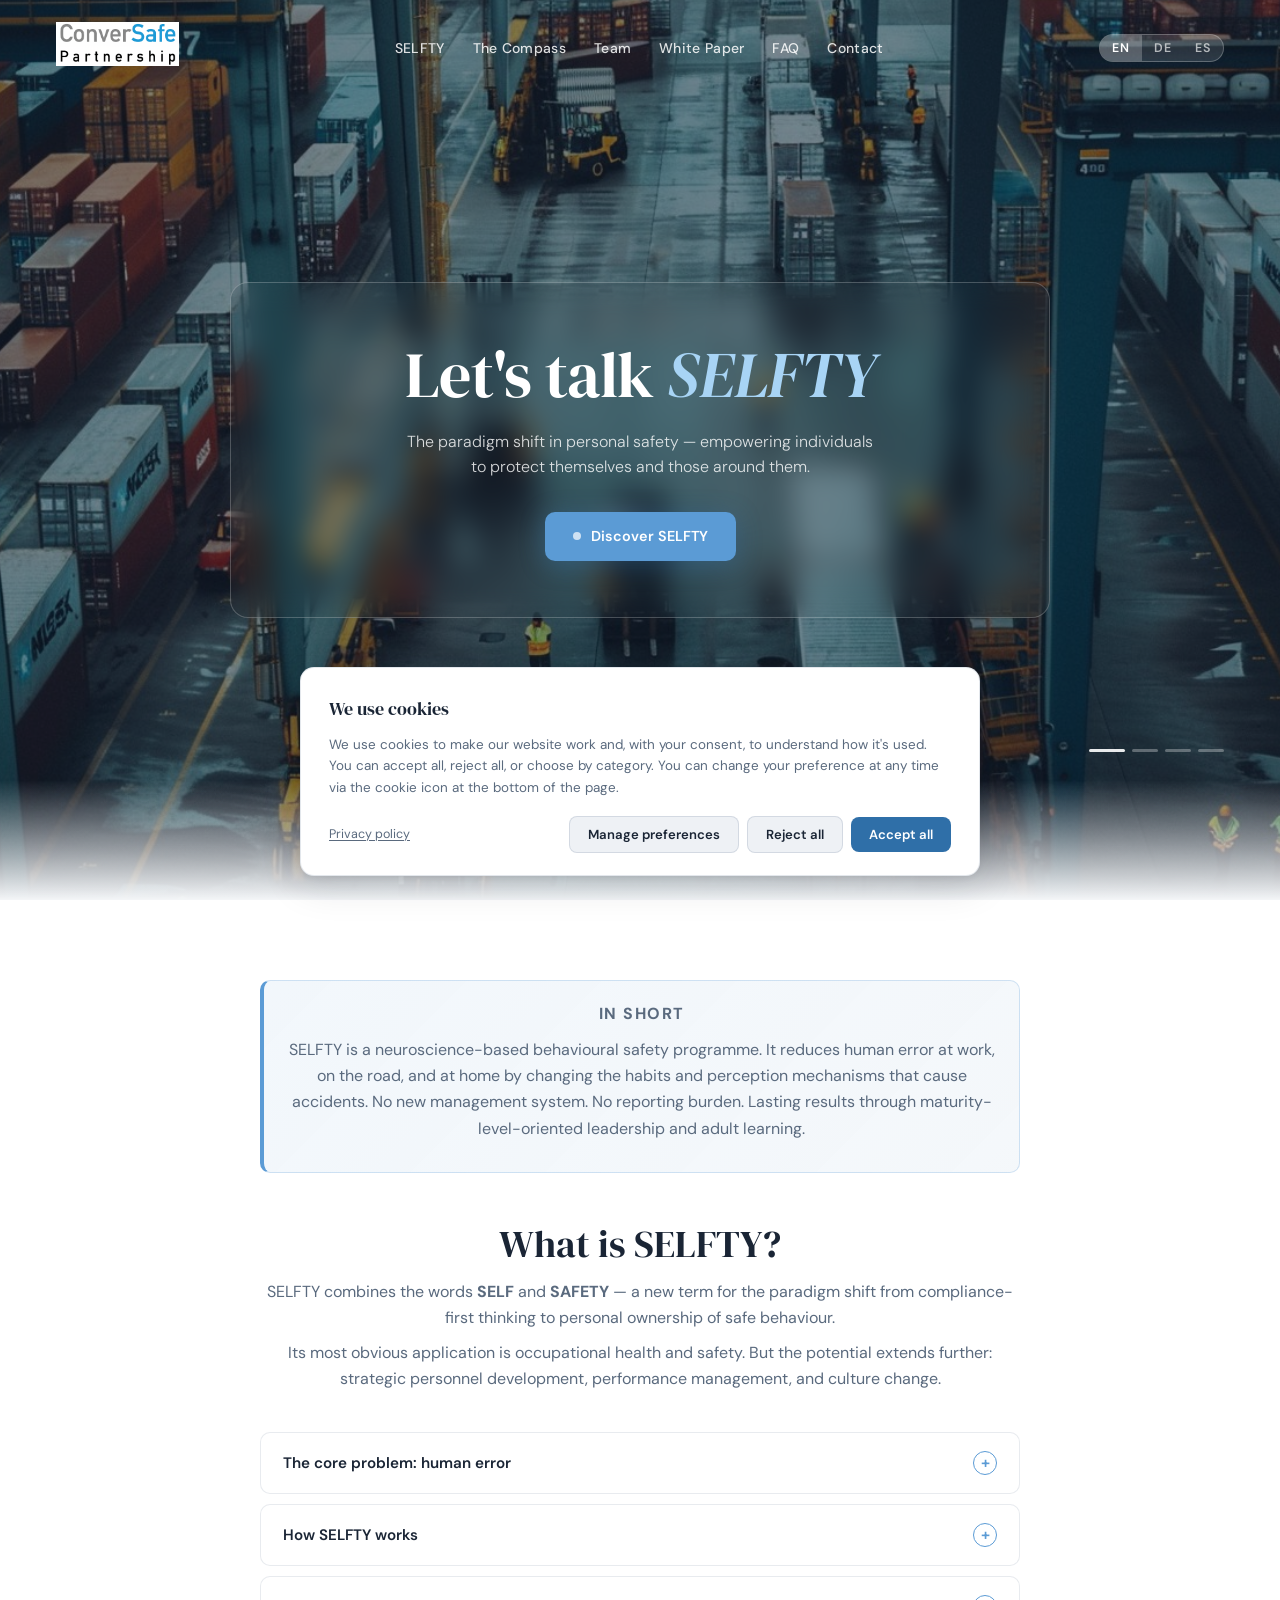
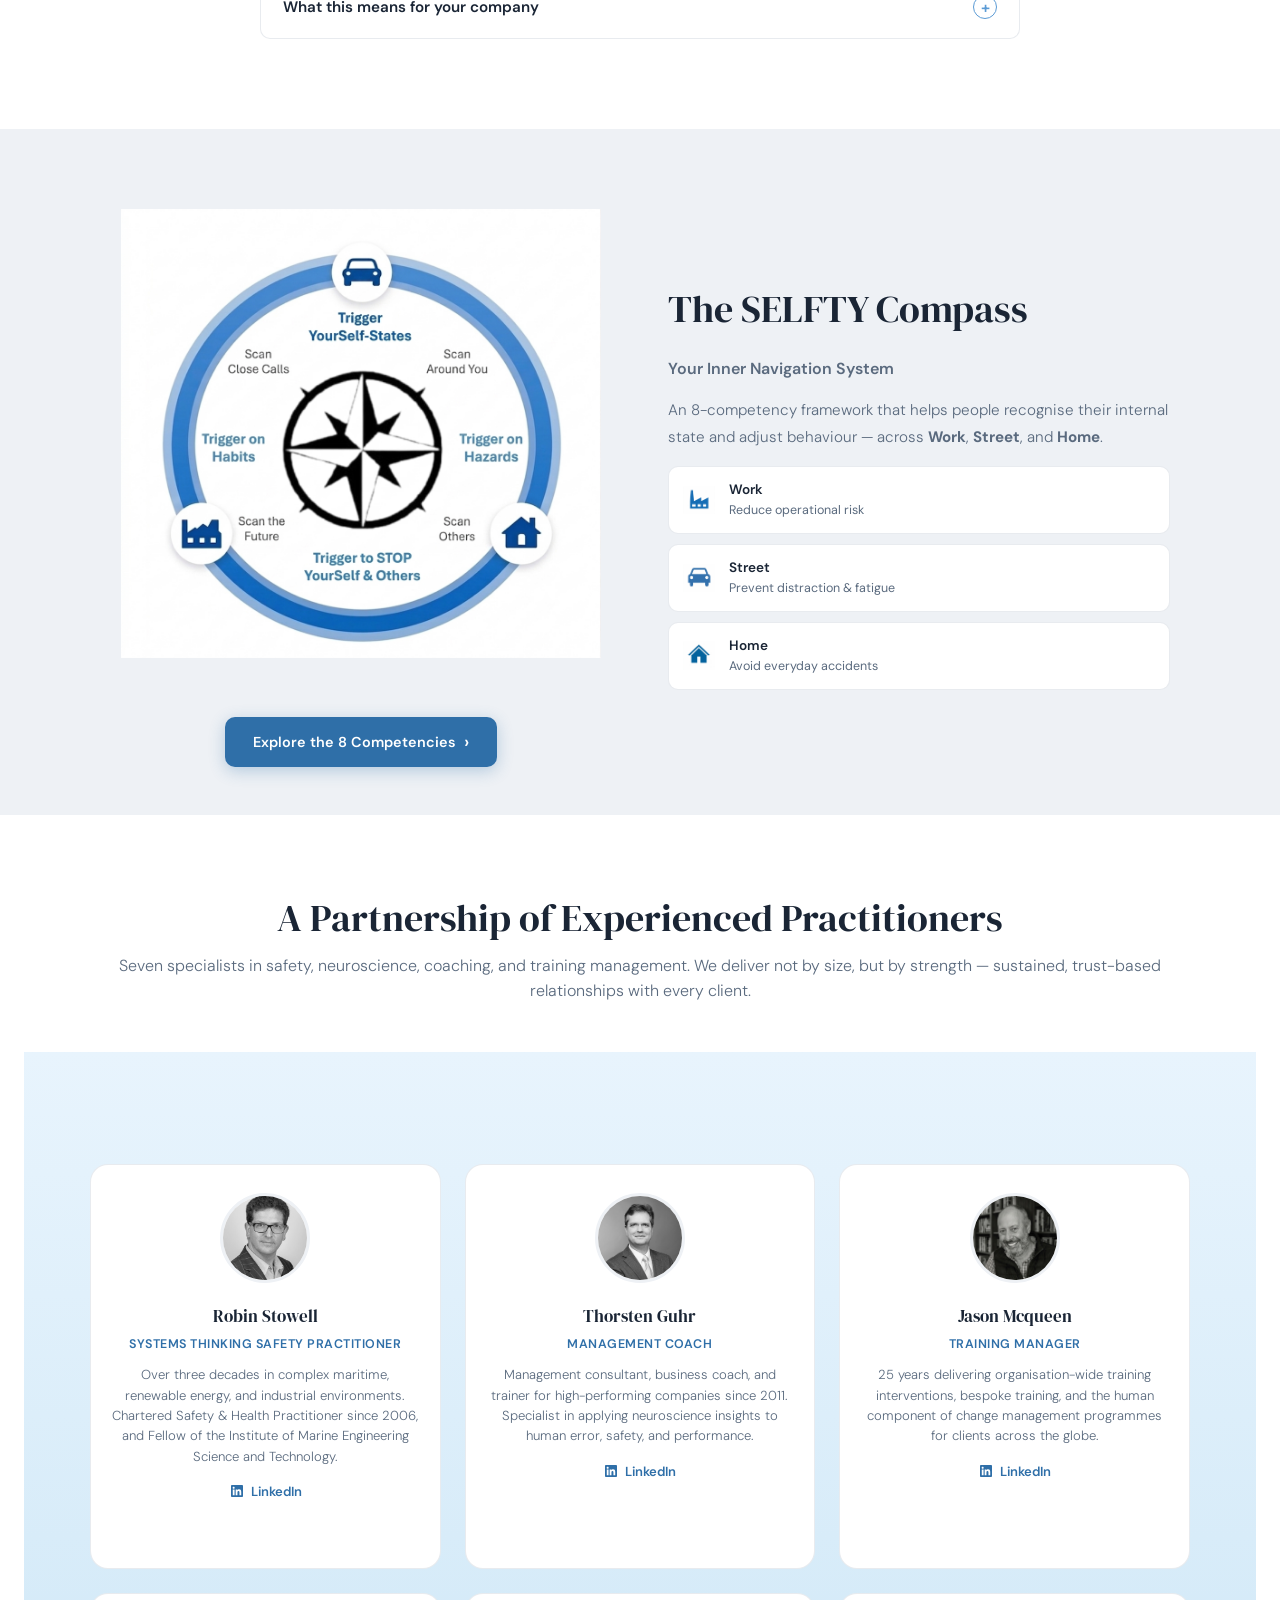
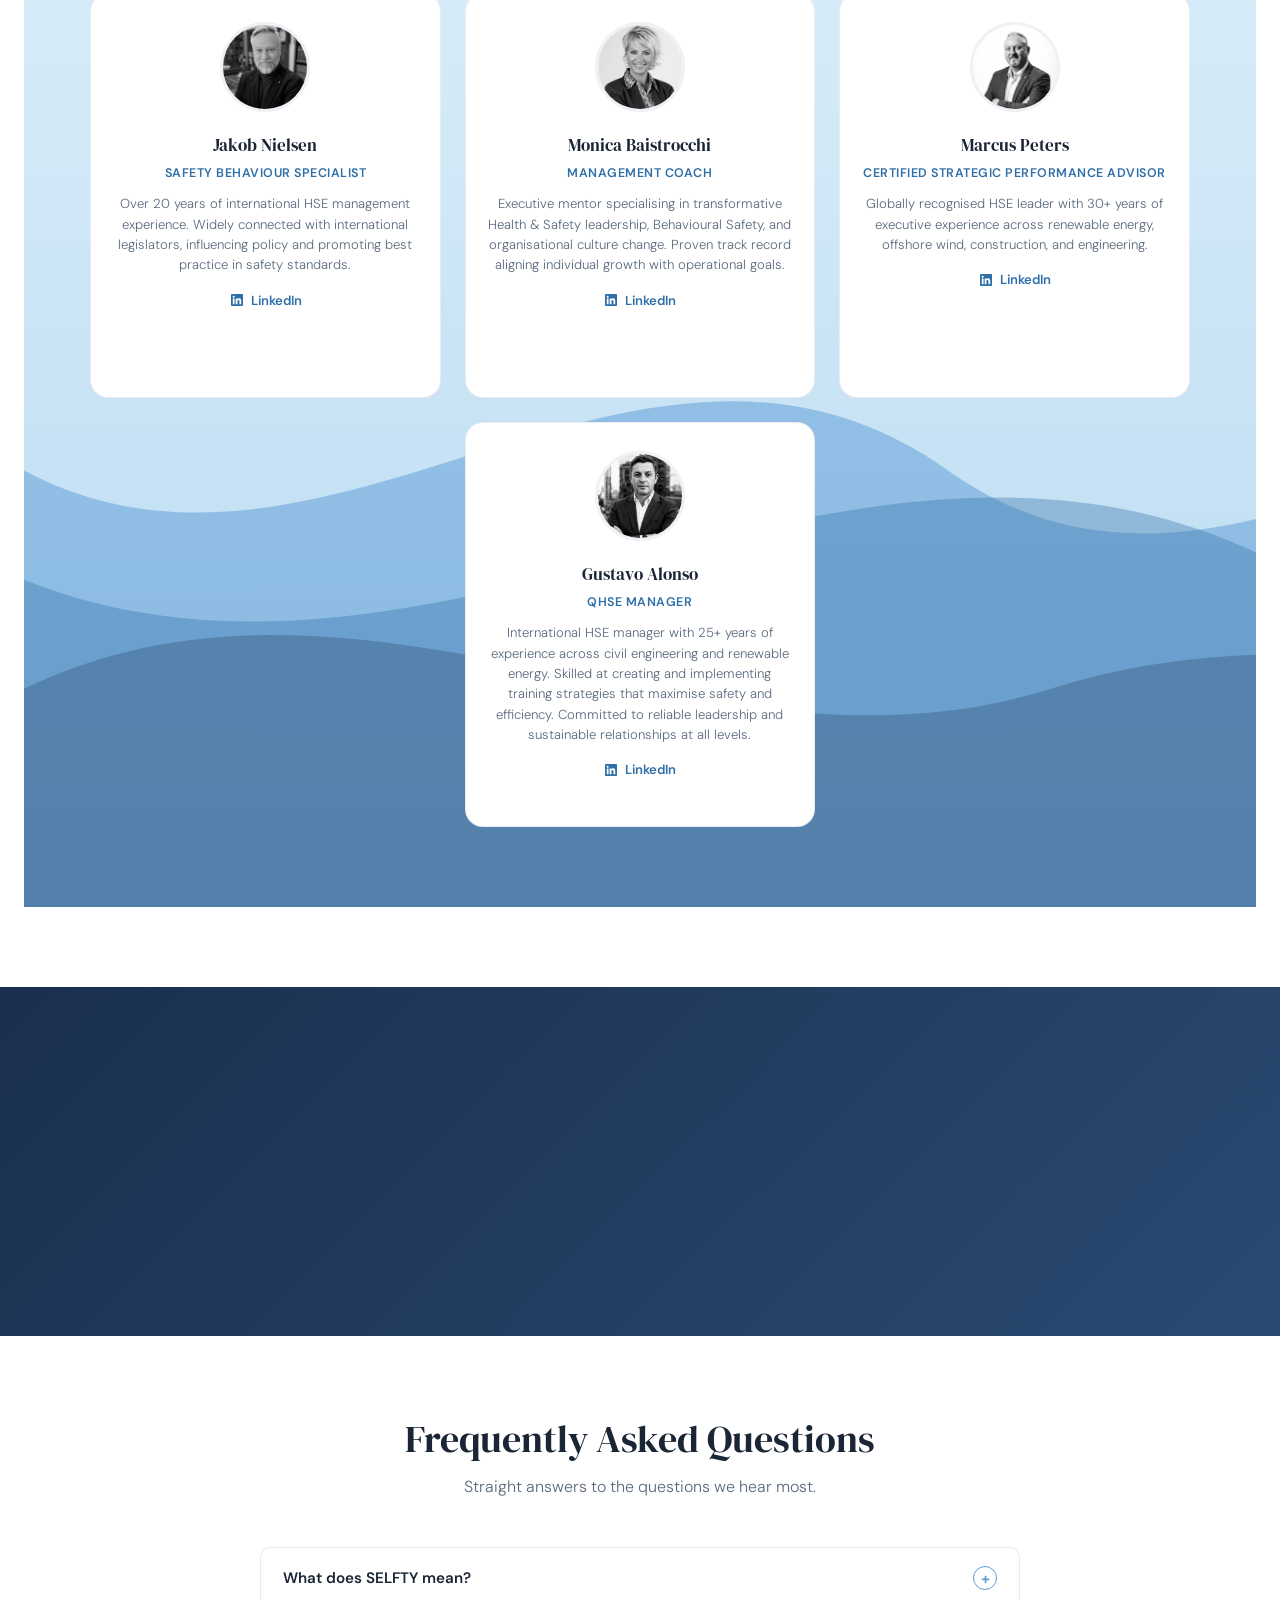
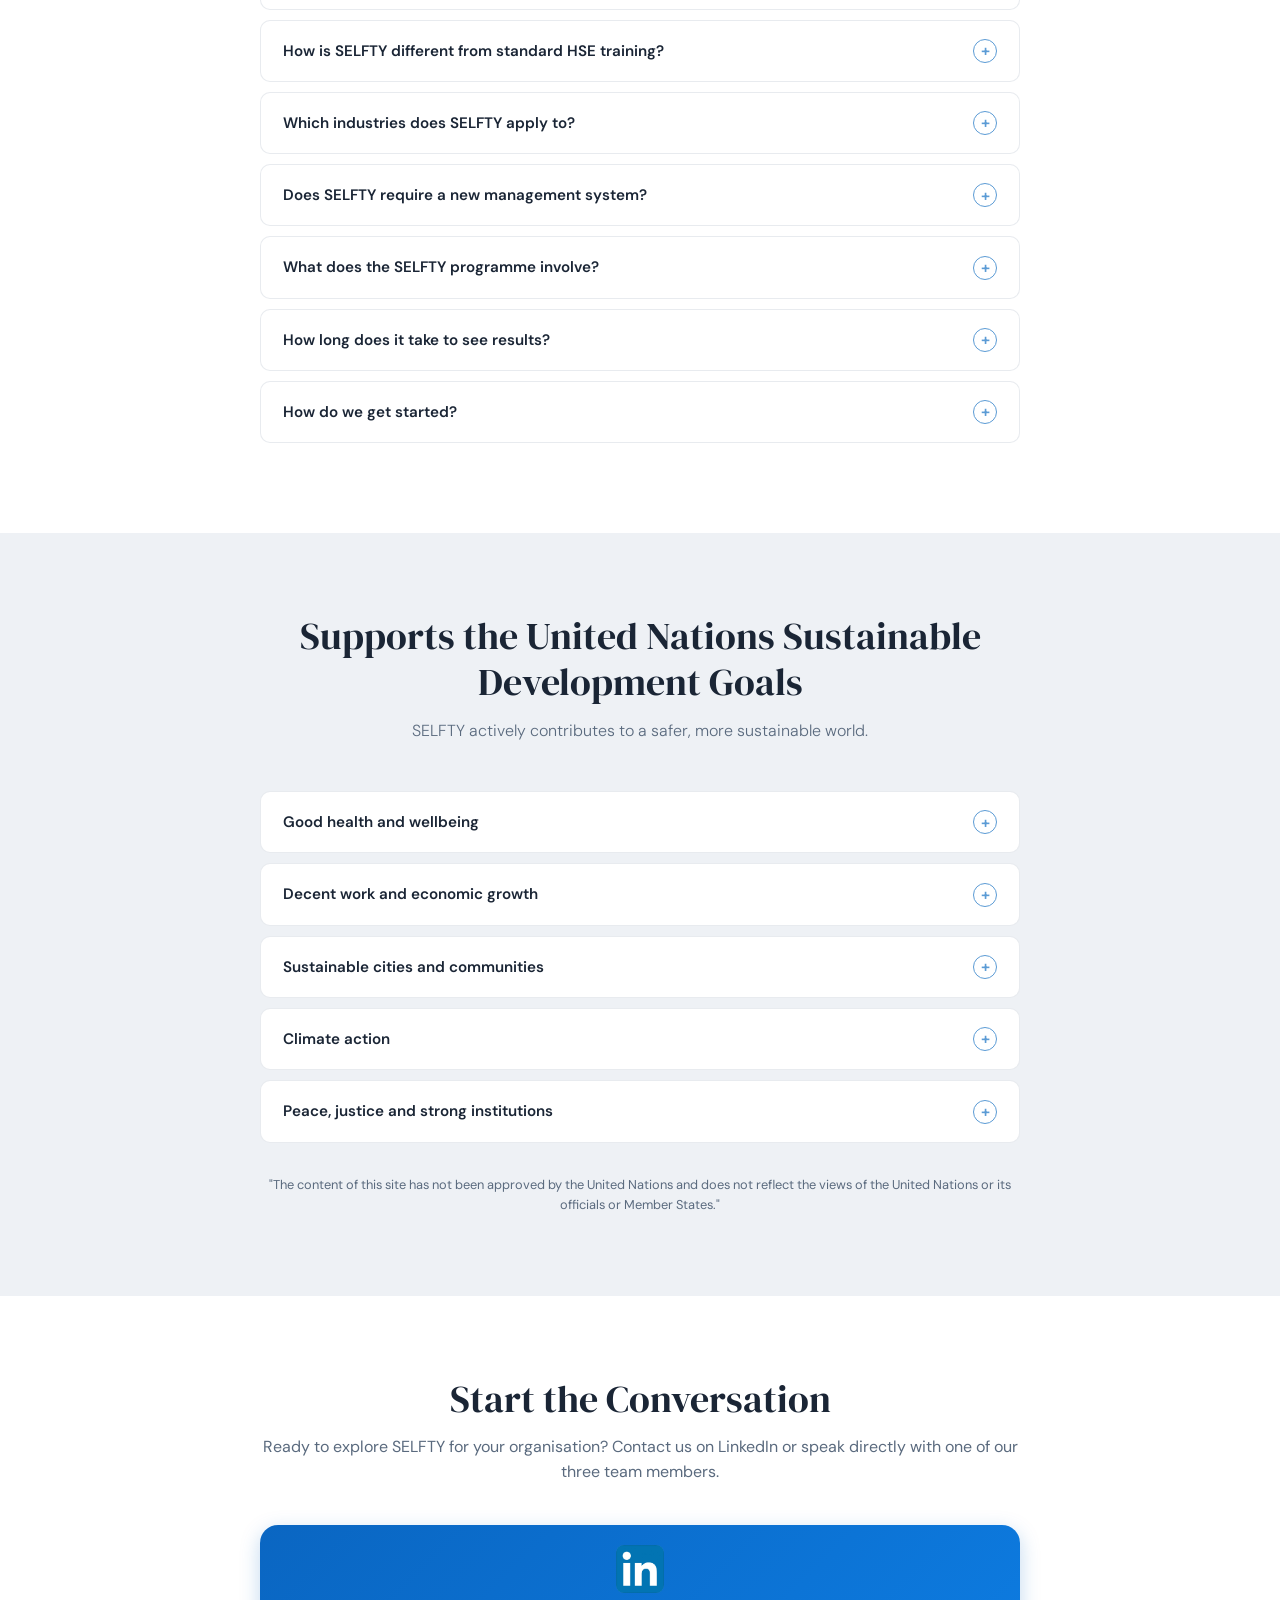
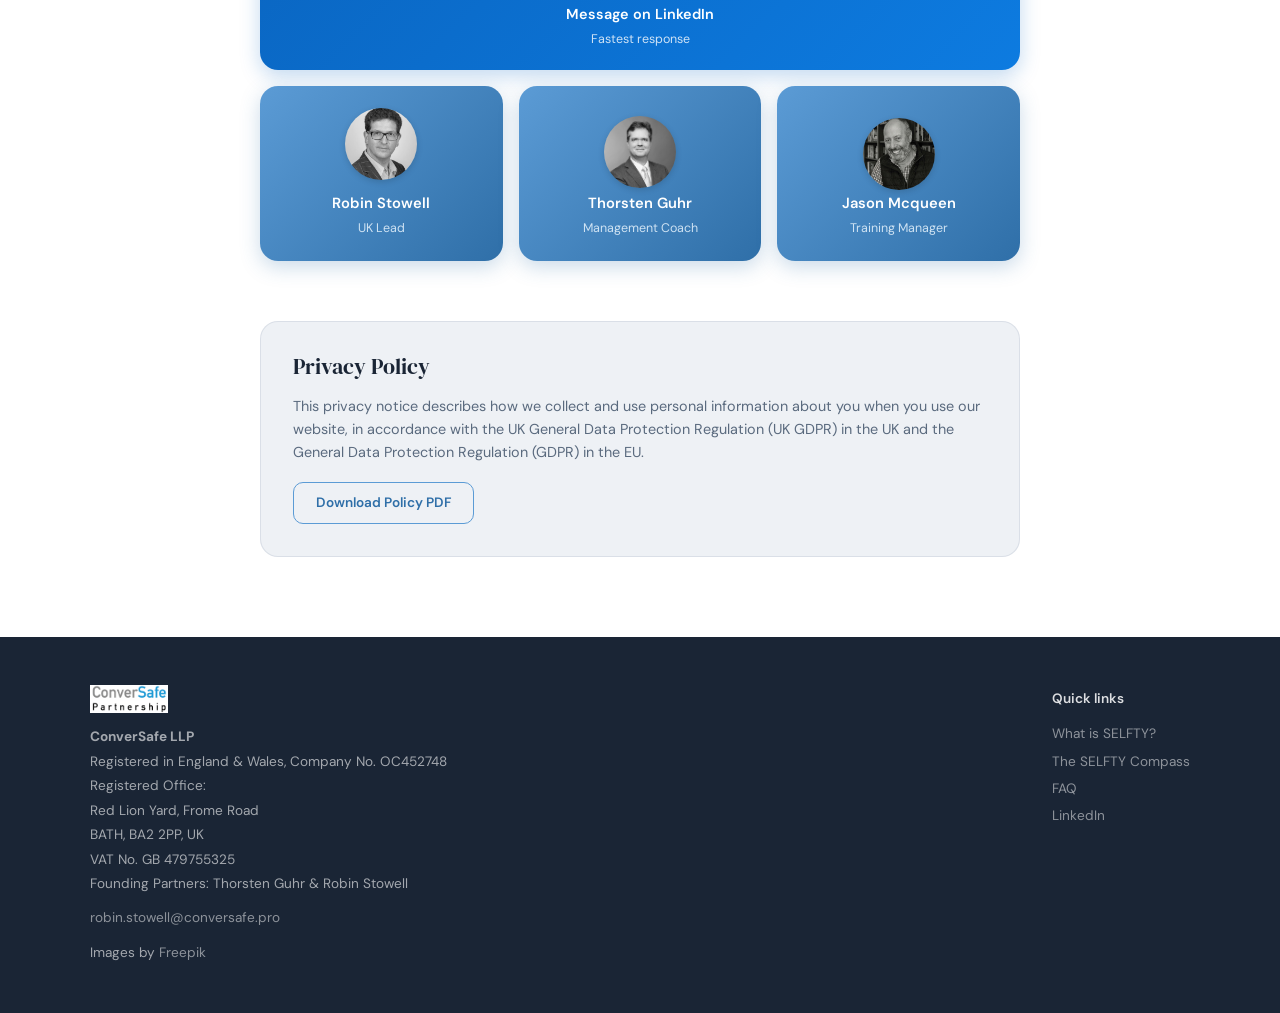
==== commit e80130a7: "Update index.html" ====
--- a/index.html
+++ b/index.html
@@ -175,6 +175,7 @@
     </div>
 </section>
 
+
 <!-- ─── SELFTY COMPASS ─── -->
 <section class="compass-section" id="compass">
     <div class="compass-wrap-outer">
@@ -183,16 +184,47 @@
         <div class="compass-left reveal">
             <div class="compass-img-wrap">
                 <div class="compass-stack">
-                    <img src="Images/Text 2.png" class="compass-text" alt="Compass Outer Ring">
-                    <img src="Images/Compass SY.png" class="compass-symbol" alt="Compass Inner Symbol">
-                </div>
-            </div>
+
+                    <!-- OUTER TEXT RING (EN + DE same, ES different) -->
+                    <img 
+                        class="compass-text"
+                        src="Images/Text 2.png"
+                        alt="Compass Outer Ring"
+                        data-en="Images/Text 2.png"
+                        data-de="Images/Text DE.png"
+                        data-es="Images/Text ESS.png"
+                    >
+
+                    <!-- INNER COMPASS SYMBOL (EN + DE same, ES different) -->
+                    <img 
+                        class="compass-symbol"
+                        src="Images/Compass SY.png"
+                        alt="Compass Inner Symbol"
+                        data-en="Images/Compass SY.png"
+                        data-de="Images/Compass SY.png"
+                        data-es="Images/Compass ES BG.png"
+                    >
+                </div>
+            </div>
+
             <div class="compass-cta">
                 <button class="compass-cta-btn" id="compassCtaBtn" onclick="toggleCompassAccordion()">
-                    <span data-en="Explore the 8 Competencies" data-de="Die 8 Kompetenzen erkunden" data-es="Explorar las 8 Competencias">Explore the 8 Competencies</span> <span class="compass-arrow">›</span>
+                    <span 
+                        data-en="Explore the 8 Competencies" 
+                        data-de="Die 8 Kompetenzen erkunden" 
+                        data-es="Explorar las 8 Competencias"
+                    >
+                        Explore the 8 Competencies
+                    </span>
+                    <span class="compass-arrow">›</span>
                 </button>
             </div>
         </div>
+
+        <!-- RIGHT SIDE (your accordion or content goes here) -->
+        <!-- Keep your existing right-side code below this line -->
+
+            
 
         <!-- RIGHT: intro text + context cards -->
         <div class="compass-right reveal">
@@ -606,13 +638,23 @@
     document.getElementById('btn-es').classList.toggle('active', lang === 'es');
 
     document.querySelectorAll('[data-en]').forEach(function(el) {
-        const text = el.getAttribute('data-' + lang);
-        if (text !== null) el.innerHTML = text;
+        const value = el.getAttribute('data-' + lang);
+        if (value === null) return;
+
+        // If it's an image → change the src
+        if (el.tagName === 'IMG') {
+            el.src = value;
+        }
+        // Otherwise → update text
+        else {
+            el.innerHTML = value;
+        }
     });
 
     renderCompassAccordion();
     try { localStorage.setItem('selfty-lang', lang); } catch(e) {}
 }
+
 
 // ─── COMPASS DATA ───
 const competenciesEN = [
@@ -627,11 +669,11 @@
 ];
 
 const competenciesDE = [
-    { title: 'Eigene Zustände erkennen', summary: 'Erkennen Sie, wenn Ihr innerer Zustand — Stress, Müdigkeit, Frustration — Ihre Aufmerksamkeit und Ihr Verhalten beeinträchtigt, bevor Sie handeln.', work: 'Machen Sie eine Pause und bewerten Sie Ihren Zustand, bevor Sie Geräte bedienen oder eine riskante Aufgabe  beginnen.', street: 'Prüfen Sie sich selbst, bevor Ihre Aufmerksamkeit und Ihr Reaktionsvermögen beim Fahren durch Müdigkeit, Ablenkung und Hektik nachlassen.', home: 'Bemerken Erkennen Sie, wenn Sie gereizt oder in Eile sind, und atmen Sie bewusst durch, bevor Sie handeln.' },
+    { title: 'Eigene Zustände erkennen', summary: 'Erkennen Sie, wenn Ihr innerer Zustand — Stress, Müdigkeit, Frustration — Ihre Aufmerksamkeit und Ihr Verhalten beeinträchtigt, bevor Sie handeln.', work: 'Machen Sie eine Pause und bewerten Sie Ihren Zustand, bevor Sie Geräte bedienen oder eine riskante Aufgabe  beginnen.', street: 'Prüfen Sie sich rechtzeitig selbst, bevor Ihre Aufmerksamkeit und Ihr Reaktionsvermögen beim Fahren durch Müdigkeit, Ablenkung und Hektik nachlassen.', home: 'Erkennen Sie, wenn Sie gereizt oder in Eile sind, und atmen Sie bewusst durch, bevor Sie handeln.' },
     { title: 'Umgebung wahrnehmen', summary: 'Erfassen Sie Ihre Umgebung aktiv, anstatt im Autopiloten zu arbeiten — halten Sie die situative Aufmerksamkeit auch in vertrauten Umgebungen aufrecht.', work: 'Bleiben Sie aufmerksam gegenüber wechselnden Bedingungen vor Ort, in der Produktionsebene oder bei Arbeiten in der Höhe.', street: 'Erfassen Sie Straßenverhältnisse, Wetter und das Verhalten anderer Fahrer kontinuierlich.', home: 'Zuhause Behalten Sie Kinder, Haustiere, nasse Oberflächen und sich ändernde örtliche Gefahren im Blick.' },
-    { title: 'Gefahren erkennen', summary: 'Erkennen Sie, wann Sie sich in einem physischen Gefahrenbereich befinden, und reagieren Sie mit der Kompetenz, anzuhalten, zu beurteilen und sicher zu handeln.', work: 'Identifizieren Sie, wenn Sie in der Gefahrenlinie stehen, und treten Sie zurück, bevor Sie handeln.', street: 'Erkennen Sie Griffverlust, eingeschränkte Sicht oder beeinträchtigte Fahrzeugkontrolle.', home: 'Bemerken Sie, wenn eine Aufgabe Ihre körperliche Kapazität übersteigt, und bitten Sie um Hilfe.' },
-    { title: 'Andere beobachten', summary: 'Erkennen Sie die Zustände und Gewohnheiten der Menschen um Sie herum und erkennen Sie unmittelbar drohende Gefahren, bevor diese zu Vorfällen eskalieren.', work: 'Bemerke Kollegen, die von Hektik, Ablenkung, Müdigkeit oder Erschöpfung betroffen sind, bevor diese sich verletzen.', street: 'Bemerken Sie frühzeitig unberechenbares Fahrverhalten und stellen Sie einen sicheren Abstand her.', home: 'Nehmen Sie Stress oder Ablenkung bei Familienmitgliedern wahr und reagieren Sie unterstützend.' },
-    { title: 'Sich selbst oder andere stoppen', summary: 'Seien Sie damit vertraut, wann und wie Sie unsicheres Verhalten — Ihr eigenes oder das eines anderen — innerhalb eines klaren, bewährten Entscheidungsrahmens unterbrechen.', work: 'Wenden Sie die Regel der 3 roten Signale an: Drei Warnzeichen bedeutet, die Aufgabe zu stoppen und neu zu bewerten.', street: 'Halten Sie sofort an, wenn Sie feststellen, dass Ihre Aufmerksamkeit und Ihr Reaktionsvermögen durch Hektik, Müdigkeit oder Ablenkung zu stark beeinträchtigt sind, um sicher fahren zu können.', home: 'Greifen Sie entschlossen ein, wenn Familienmitglied in Gefahr gerät.' },
+    { title: 'Gefahren erkennen', summary: 'Erkennen Sie, wenn Sie sich in einem physischen Gefahrenbereich befinden, und reagieren Sie mit der Kompetenz „anhalten,  bewerten, sicher handeln. ', work: 'Erkennen Sie, wenn Sie sich in einen Gefahrenbereich begeben, und verlassen Sie ihn, bevor Sie handeln.', street: 'Erkennen Sie verminderte Bodenhaftung, eingeschränkte Sicht oder beeinträchtigte Fahrzeugkontrolle.', home: 'Bemerken Sie, wenn eine Aufgabe Ihr körperliches Leistungsvermögen übersteigt, und bitten Sie um Hilfe.' },
+    { title: 'Andere beobachten', summary: 'Erkennen Sie die Zustände und Gewohnheiten der Menschen um Sie herum und erkennen Sie unmittelbar drohende Gefahren, bevor diese zu Vorfällen eskalieren.', work: 'Bemerken Sie  Kollegen, die von Hektik, Ablenkung, Müdigkeit oder Erschöpfung betroffen sind, bevor diese sich verletzen.', street: 'Bemerken Sie frühzeitig unberechenbares Fahrverhalten und stellen Sie einen sicheren Abstand her.', home: 'Nehmen Sie Stress oder Ablenkung bei Familienmitgliedern wahr und reagieren Sie unterstützend.' },
+    { title: 'Sich selbst oder andere stoppen', summary: 'Seien Sie damit vertraut, wann und wie Sie unsicheres Verhalten — Ihr eigenes oder das eines anderen — innerhalb eines klaren, bewährten Entscheidungsrahmens unterbrechen.', work: 'Wenden Sie die Regel der 3 roten Signale an: Drei Warnzeichen bedeutet, die Aufgabe zu stoppen und neu zu bewerten.', street: 'Halten Sie sofort an, wenn Sie feststellen, dass Ihre Aufmerksamkeit und Ihr Reaktionsvermögen durch Hektik, Müdigkeit oder Ablenkung zu stark beeinträchtigt sind, um sicher fahren zu können.', home: 'Greifen Sie entschlossen ein, wenn ein Familienmitglied in Gefahr gerät.' },
     { title: 'Voraussicht üben ', summary: 'Üben Sie Voraussicht und antizipieren Sie, was schiefgehen könnte — und sehen Sie  Kontrollenpunkte vor, bevor das Risiko eintritt.', work: 'Stellen Sie „Was wäre wenn"-Fragen, bevor Sie eine komplexe oder sicherheitskritische Aufgabe beginnen', street: 'Planen Sie Routen und zeitliche Veräufe, um Müdigkeit und Risiko zu reduzieren.', home: 'Bereiten Sie sich auf vorhersehbare Risiken vor, bevor Gäste, Kinder oder neue Situationen eintreffen.' },
     { title: 'Sichere Gewohnheiten entwickeln', summary: 'Identifizieren Sie automatische Verhaltensweisen — sichere wie unsichere — die Ihr Verhalten bestimmen, und ersetzen Sie gezielt unsichere Gewohnheiten.', work: 'Bemerken Sie, wenn Sie aus Gewohnheit sichere Vorgehensweise in Eile durchlaufen.', street: 'Erkennen Sie typische Ablenkungen, z. B. das Benutzen des Handys während der Fahrt.', home: 'Durchbrechen Sie Routinen, die wiederholt zu Unachtsamkeit und kritischen Situationen zuhause führen.' },
     { title: 'Beinahe-Unfälle reflektieren', summary: 'Lernen Sie aus Beinahe-Unfällen, indem Sie überprüfen, welche Zustände, Gefahren und Gewohnheiten eine Rolle gespielt haben — und was Sie anders machen sollten.', work: 'Analysieren Sie jeden Beinahe-Unfall im Team zeitnah und offen.', street: 'Rekapitulieren Sie, was zu einem Beinahe-Unfall geführt hat, und passen Sie Ihr Verhalten an.', home: 'Besprechen Sie kritische Situationen mit Familienmitgliedern offen und ohne Schuldzuweisungen.' }
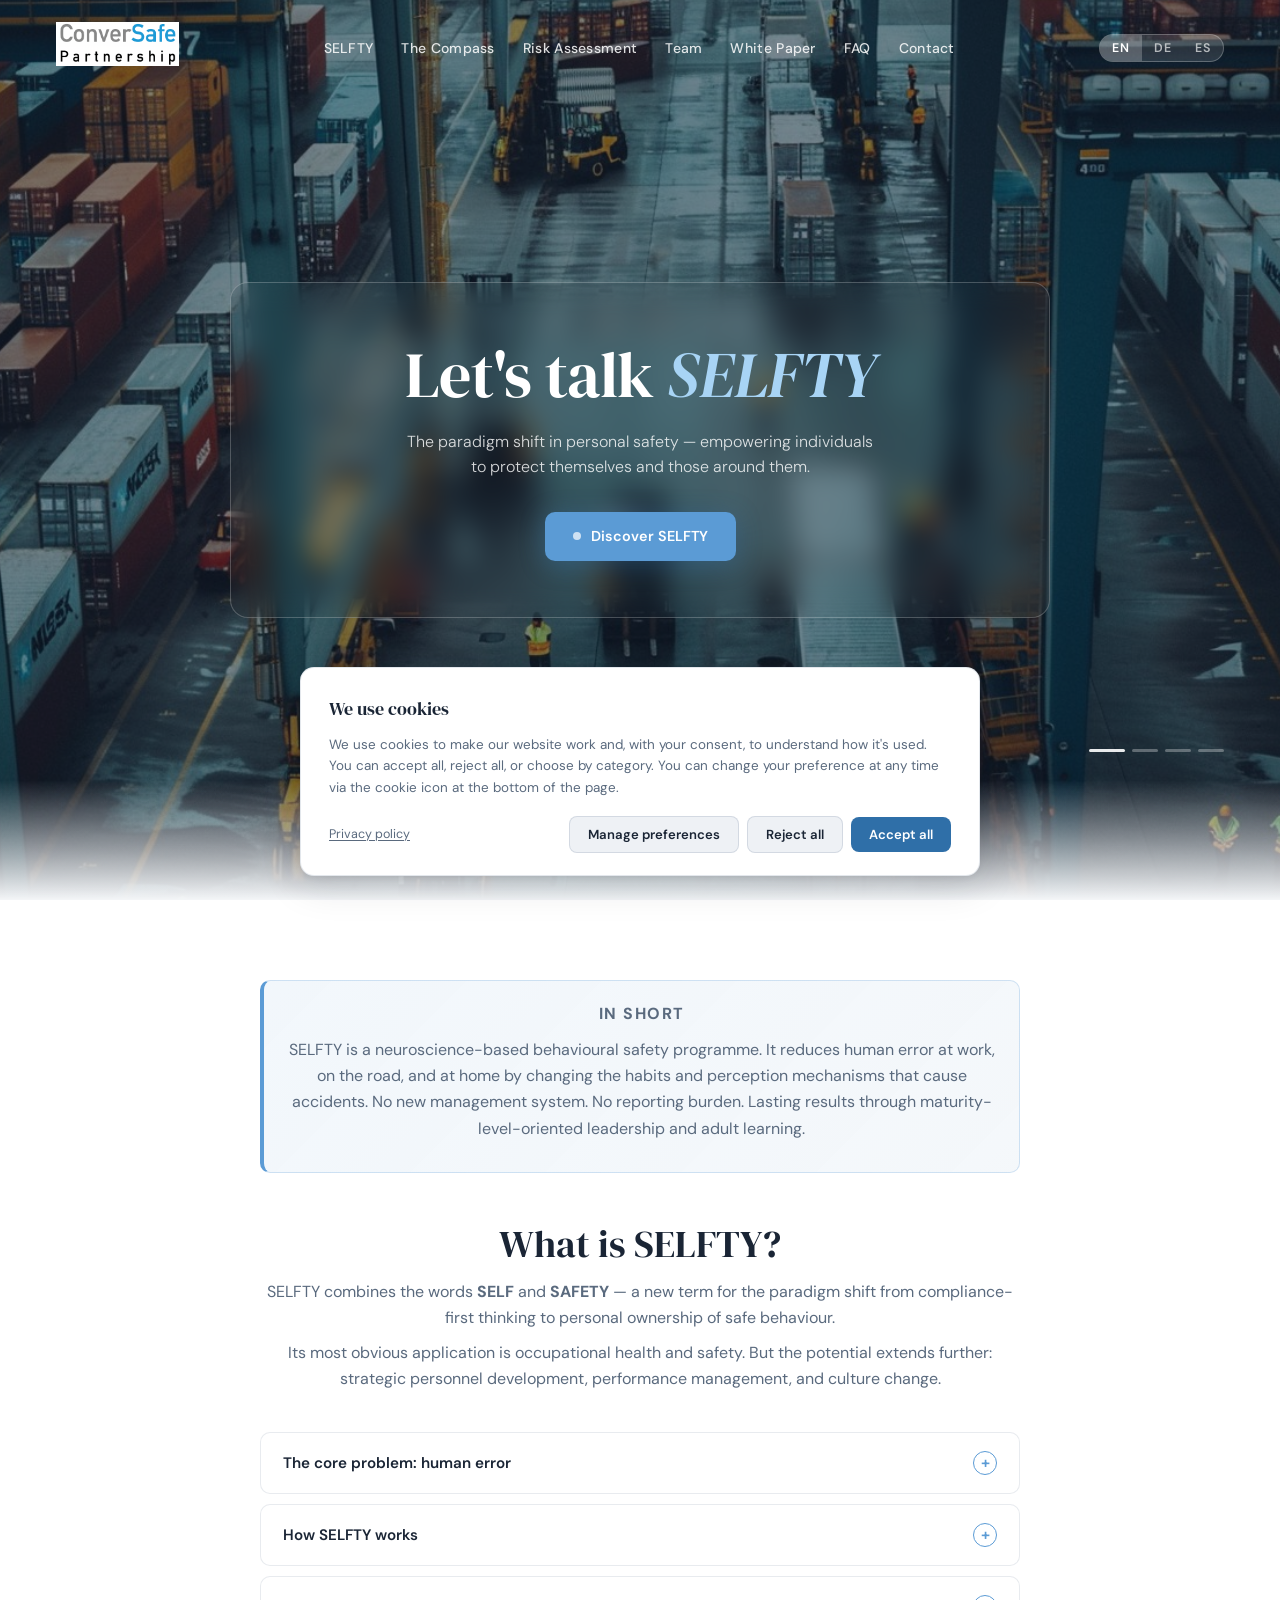
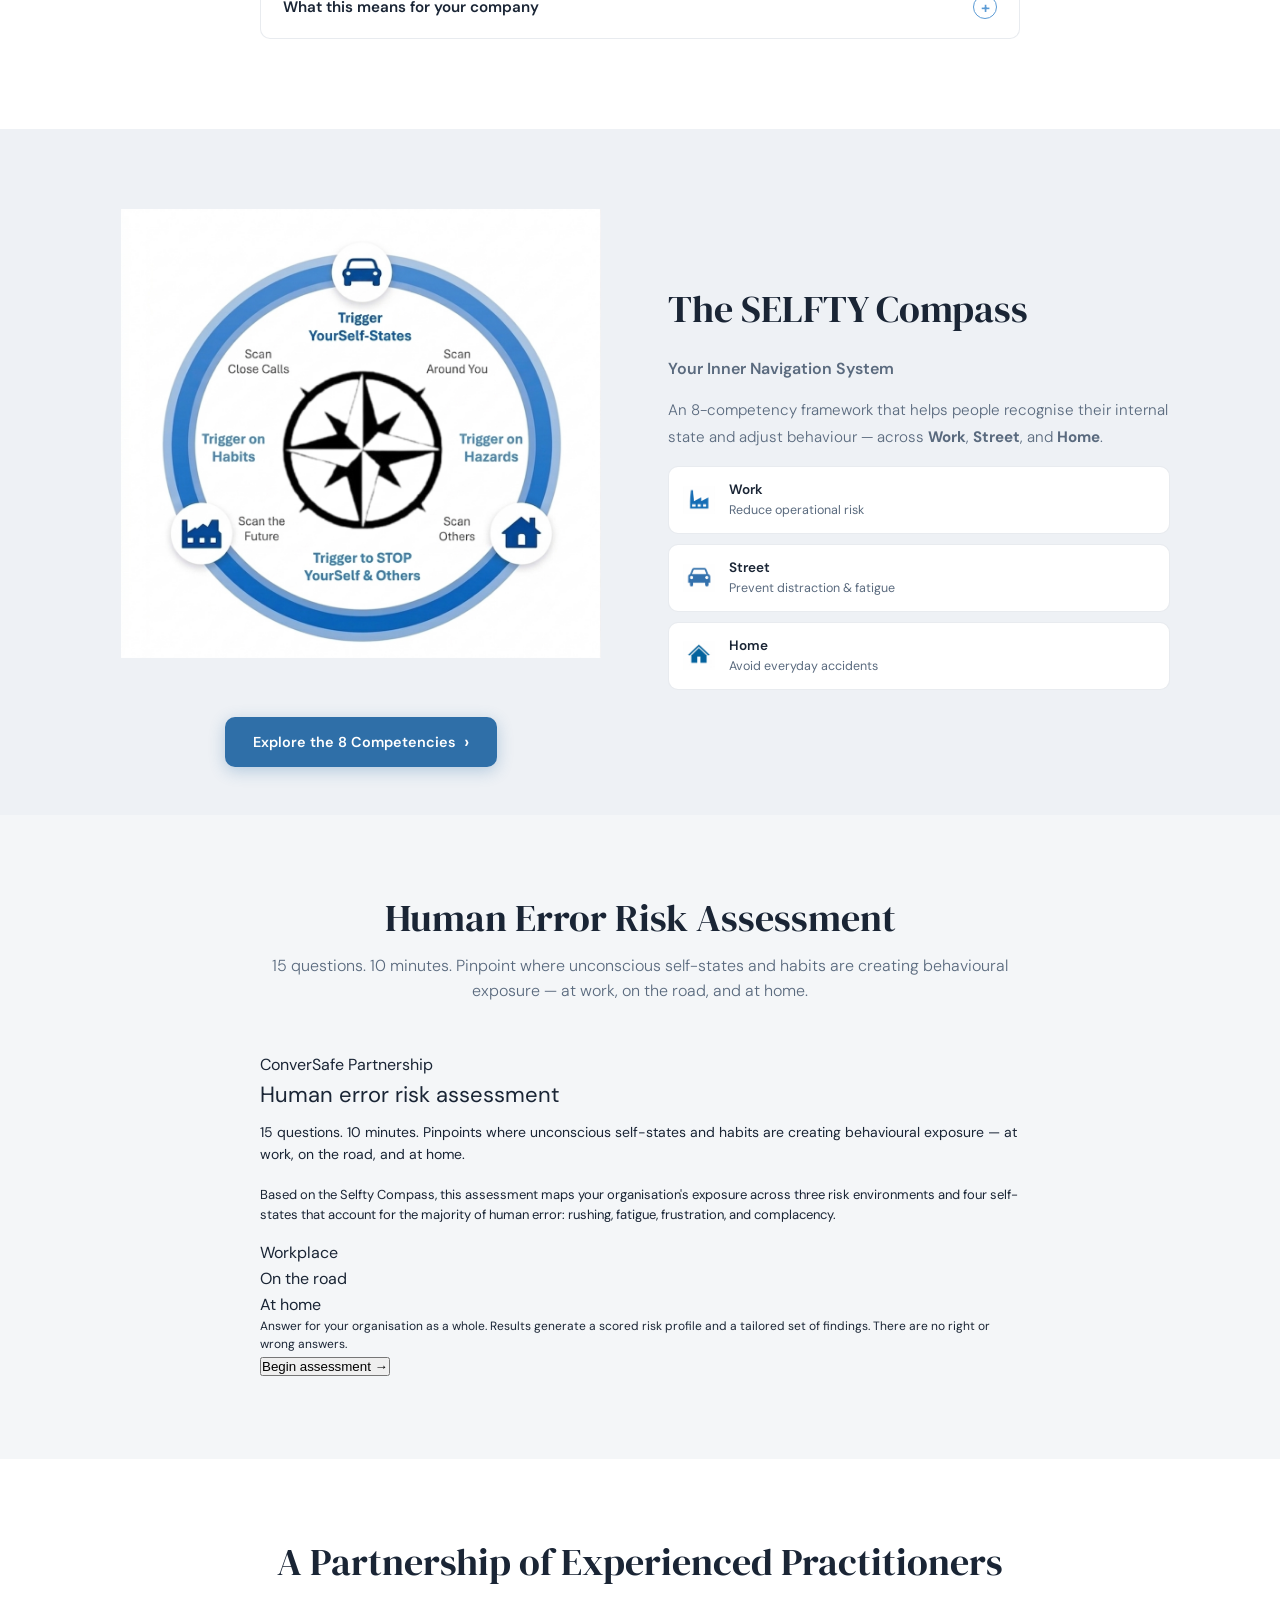
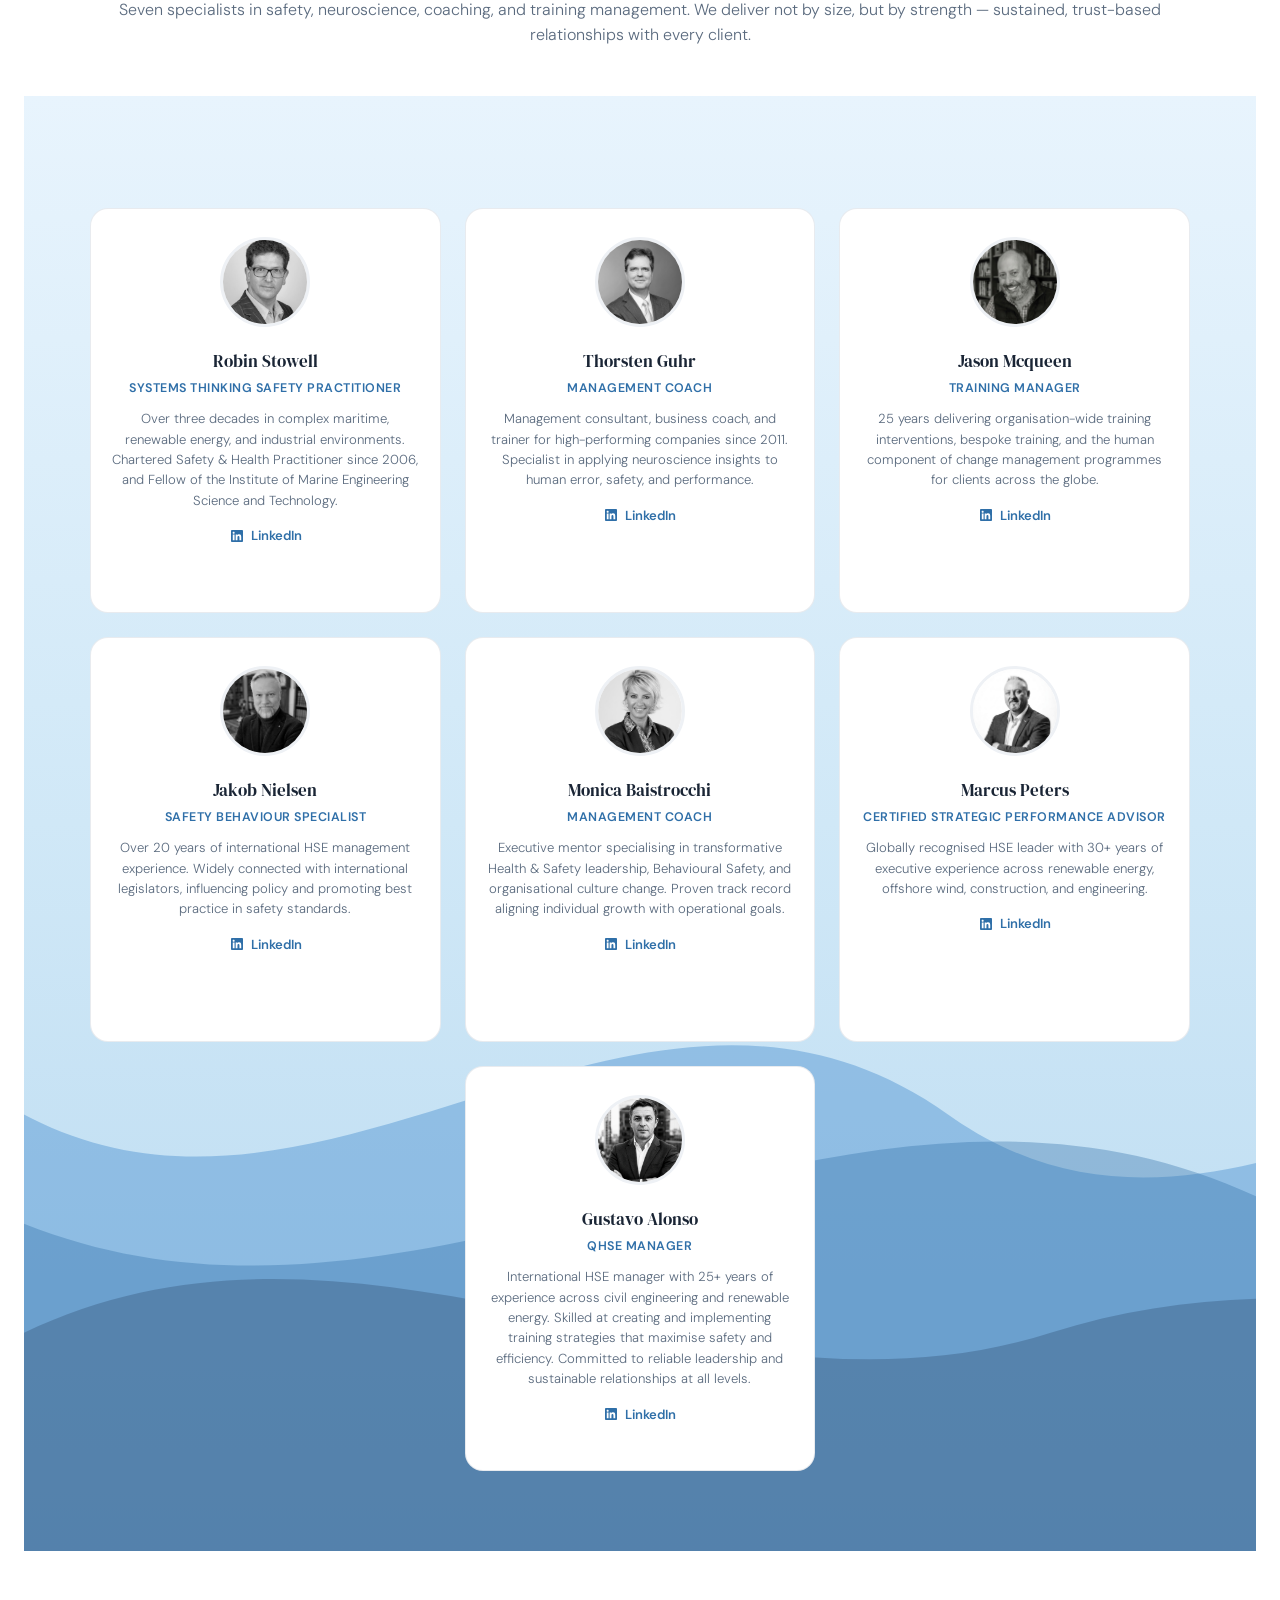
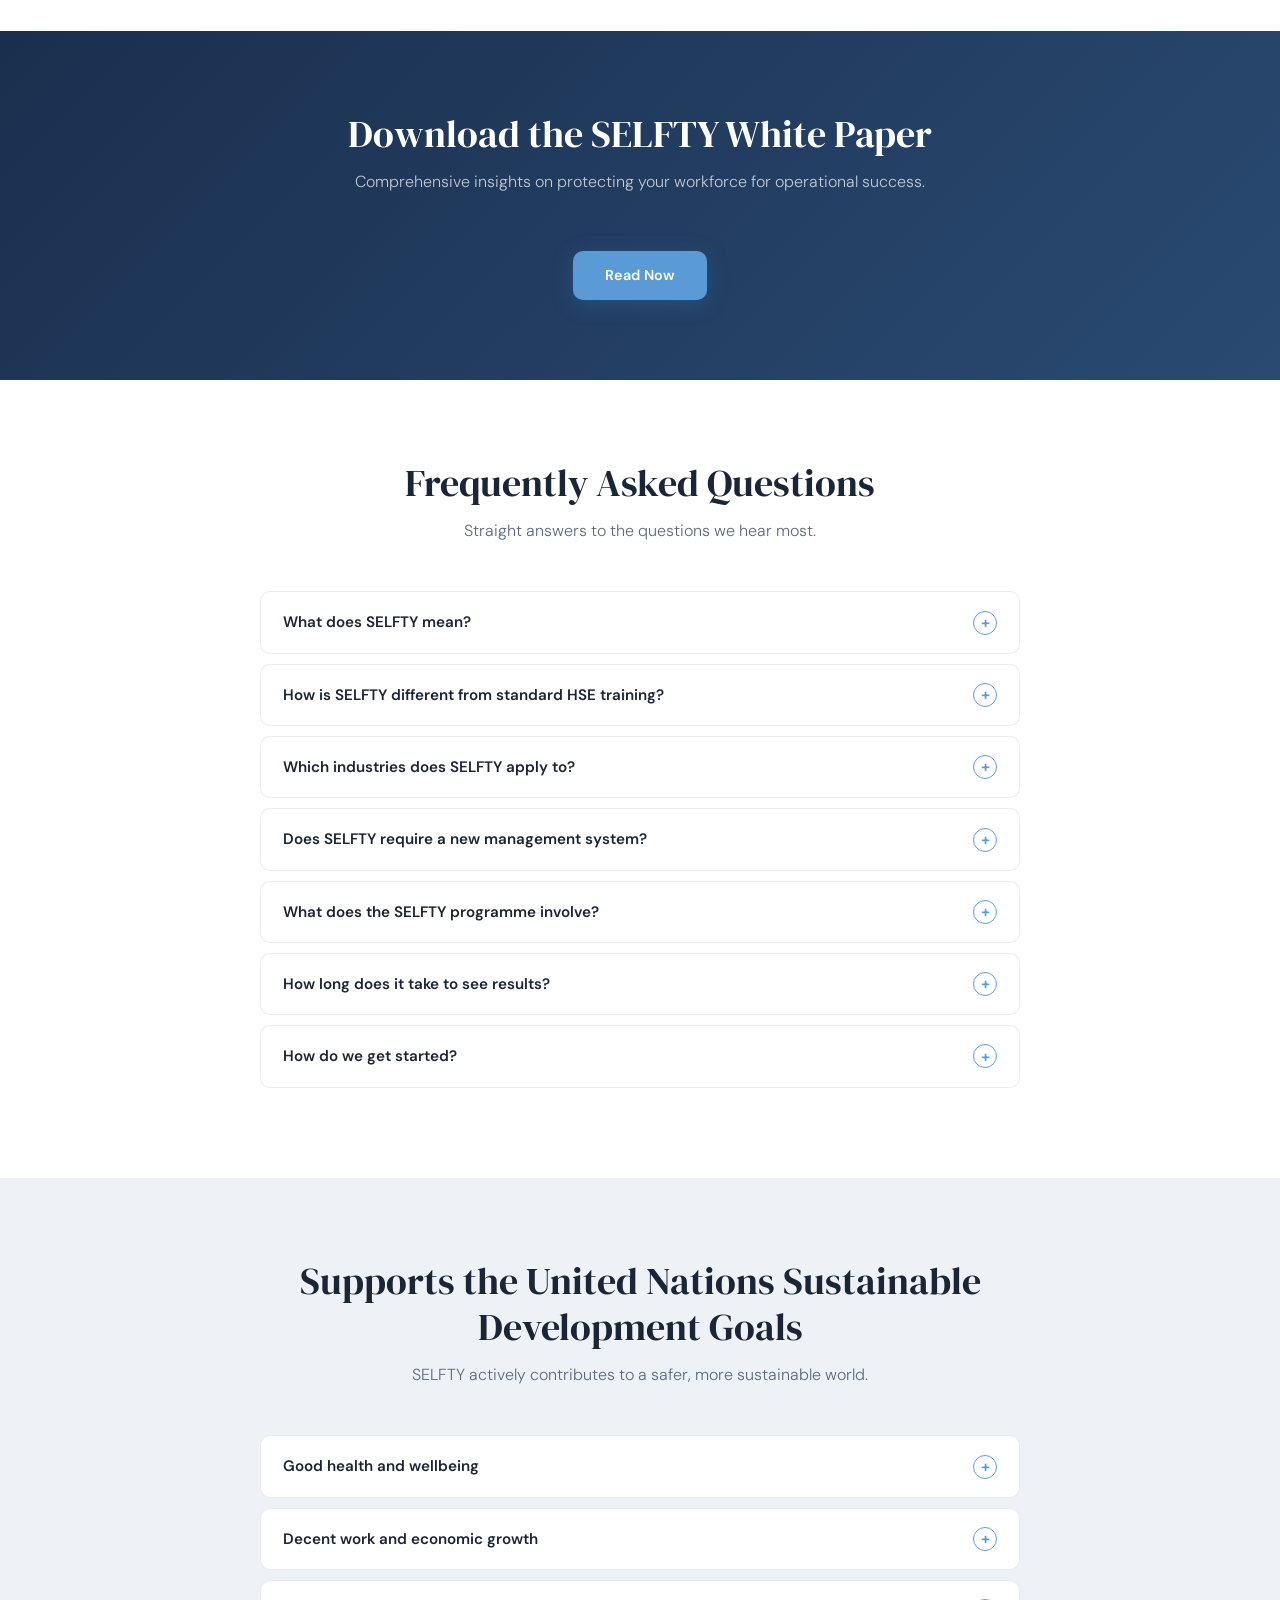
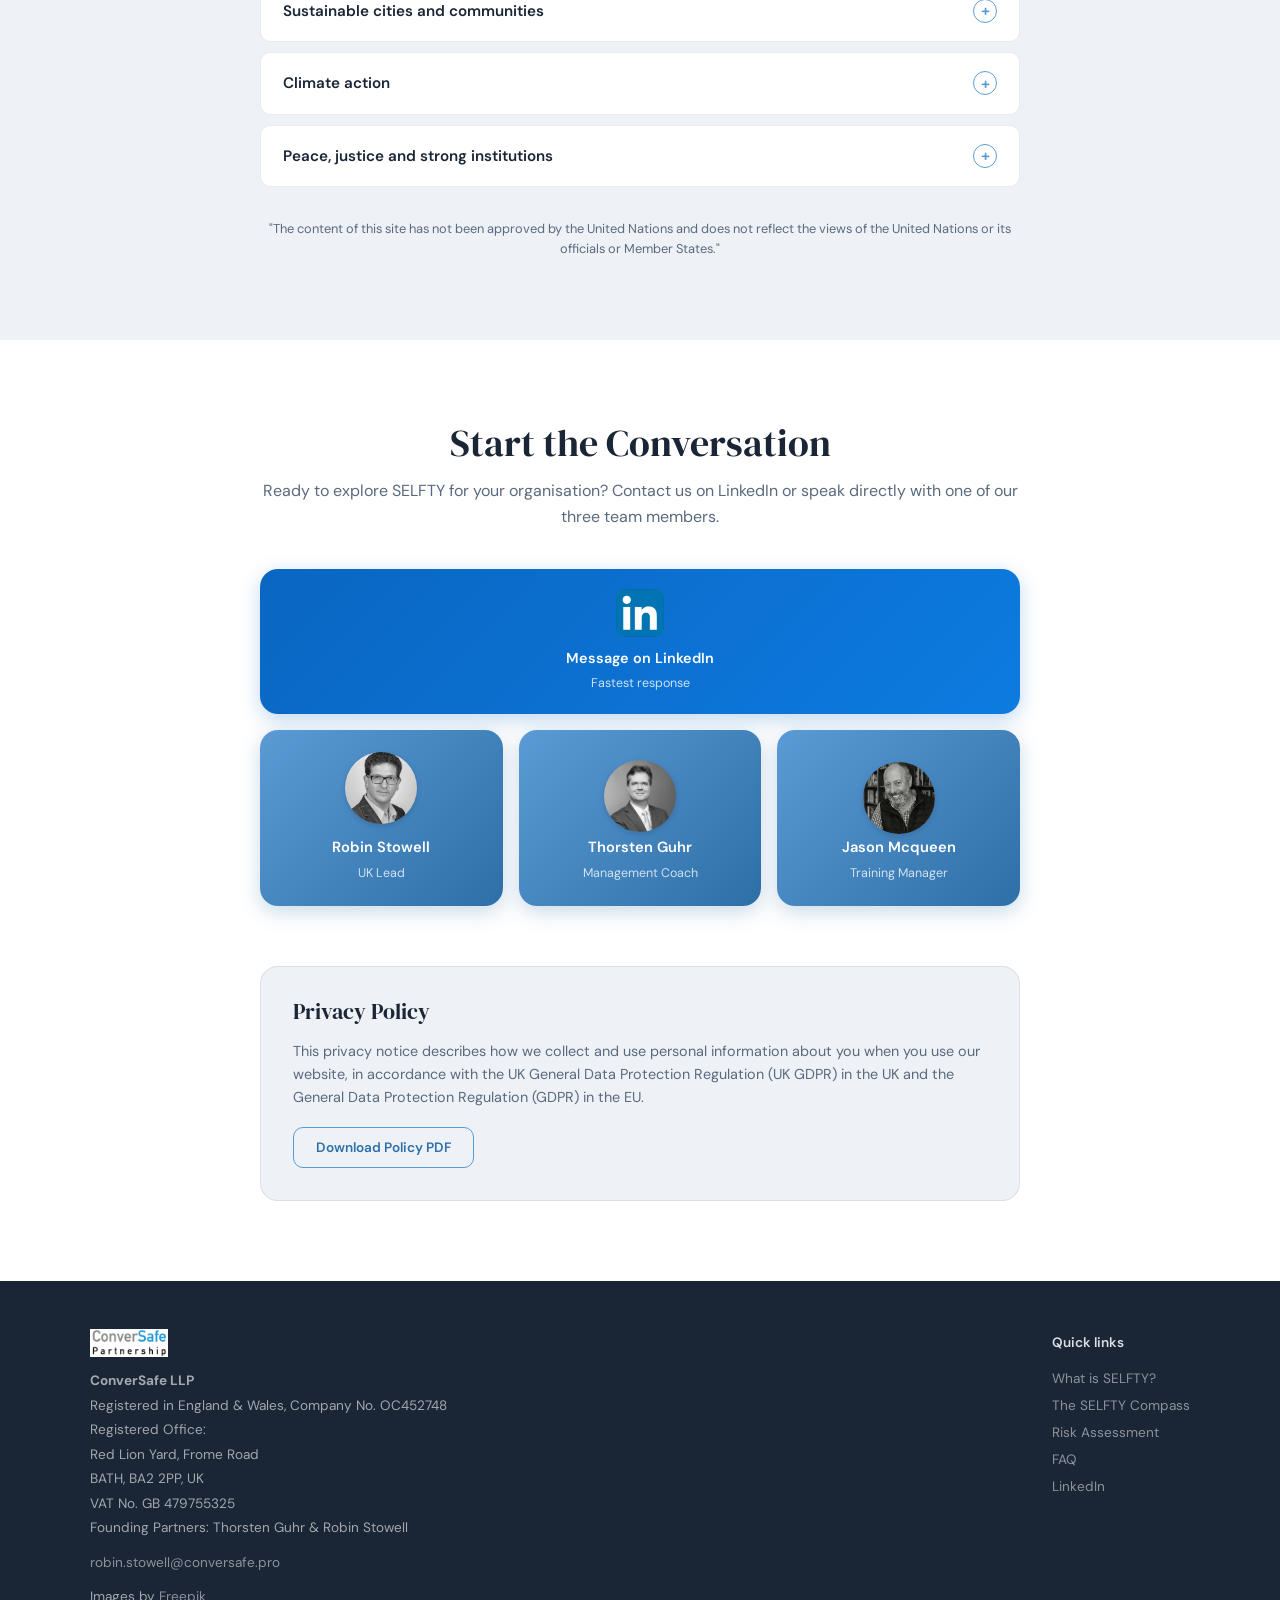
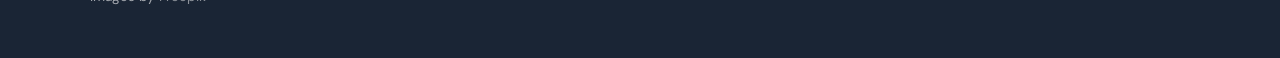
==== commit 538b4a7b: "risk quiz" ====
--- a/index.html
+++ b/index.html
@@ -44,6 +44,7 @@
         <ul class="nav-links">
             <li><a href="#selfty" onclick="smoothScrollTo(event,'selfty')" data-en="SELFTY" data-de="SELFTY">SELFTY</a></li>
             <li><a href="#compass" onclick="smoothScrollTo(event,'compass')" data-en="The Compass" data-de="Der Kompass">The Compass</a></li>
+            <li><a href="#risk-assessment" onclick="smoothScrollTo(event,'risk-assessment')" data-en="Risk Assessment" data-de="Risikobewertung" data-es="Evaluación de Riesgos">Risk Assessment</a></li>
             <li><a href="#team" onclick="smoothScrollTo(event,'team')" data-en="Team" data-de="Team">Team</a></li>
             <li><a href="#white-paper" onclick="smoothScrollTo(event,'white-paper')" data-en="White Paper" data-de="White Paper">White Paper</a></li>
             <li><a href="#faq" onclick="smoothScrollTo(event,'faq')" data-en="FAQ" data-de="FAQ">FAQ</a></li>
@@ -63,6 +64,7 @@
     <nav class="mobile-nav" id="mobileNav">
         <a href="#selfty" onclick="smoothScrollTo(event,'selfty');closeMobileNav()" data-en="SELFTY" data-de="SELFTY">SELFTY</a>
         <a href="#compass" onclick="smoothScrollTo(event,'compass');closeMobileNav()" data-en="The Compass" data-de="Der Kompass">The Compass</a>
+        <a href="#risk-assessment" onclick="smoothScrollTo(event,'risk-assessment');closeMobileNav()" data-en="Risk Assessment" data-de="Risikobewertung" data-es="Evaluación de Riesgos">Risk Assessment</a>
         <a href="#team" onclick="smoothScrollTo(event,'team');closeMobileNav()" data-en="Team" data-de="Team">Team</a>
         <a href="#white-paper" onclick="smoothScrollTo(event,'white-paper');closeMobileNav()" data-en="White Paper" data-de="White Paper">White Paper</a>
         <a href="#faq" onclick="smoothScrollTo(event,'faq');closeMobileNav()" data-en="FAQ" data-de="FAQ">FAQ</a>
@@ -166,7 +168,7 @@
                 <div class="acc-body">
                     <div class="acc-body-inner">
                         <p data-en="SELFTY builds competencies that are hard for competitors to replicate. Once acquired, they shape behaviour for a lifetime — both inside and outside the workplace." data-de="SELFTY baut Kompetenzen auf, die für Wettbewerber schwer zu replizieren sind. Einmal erworben, prägen sie das Verhalten ein Leben lang — sowohl am Arbeitsplatz als auch außerhalb." data-es="SELFTY desarrolla competencias difíciles de replicar para los competidores. Una vez adquiridas, moldean el comportamiento de por vida tanto dentro como fuera del lugar de trabajo.">SELFTY builds competencies that are hard for competitors to replicate. Once acquired, they shape behaviour for a lifetime — both inside and outside the workplace.</p>
-                        <p data-en="Integration happens without a dedicated management system, without formalities, without reporting, and without PowerPoint-heavy training sessions. It is an emergent development of individuals through maturity-level-oriented leadership." data-de="Die Integration erfolgt ohne ein eigenes Managementsystem, ohne Formalitäten, ohne Berichtspflichten und ohne PowerPoint-lastige Trainingseinheiten. Es ist eine emergente Entwicklung von Einzelpersonen durch reifegradbewusste Führung." data-es="La integración ocurre sin un sistema de gestión dedicado, sin formalidades, sin informes y sin sesiones de formación cargadas de PowerPoint. Es un desarrollo emergente de los individuos a través de un liderazgo orientado al nivel de madurez.">Integration happens without a dedicated management system, without formalities, without reporting, and without PowerPoint-heavy training sessions. It is an emergent development of individuals through maturity-level-oriented leadership.</p>
+                        <p data-en="Integration happens without a dedicated management system, without formalities, without reporting, and without PowerPoint-heavy training sessions. It is an emergent development of individuals through maturity-level-oriented leadership." data-de="Die Integration erfolgt ohne ein eigenes Managementsystem, ohne Formalitäten, ohne Berichtspflichten und ohne PowerPoint-lastige Trainingseinheiten. Es ist eine emergente Entwicklung von Einzelpersonen durch reifegradbewusste Führung." data-es="La integración ocurre sin un sistema de gestión dedicado, sin informes adicionales y sin estructuras formales de cumplimiento. Funciona a través de un liderazgo orientado al nivel de madurez y el aprendizaje adulto. Surge desde dentro de la organización ya existente en lugar de ser añadido desde fuera.">Integration happens without a dedicated management system, without formalities, without reporting, and without PowerPoint-heavy training sessions. It is an emergent development of individuals through maturity-level-oriented leadership.</p>
                         <p data-en="Extensive use of storytelling drives lasting behavioural change through emotional engagement and autonomous decision-making — not compliance anxiety." data-de="Der umfangreiche Einsatz von Storytelling treibt nachhaltigen Verhaltens­wandel durch emotionale Einbindung und autonome Entscheidungsfindung voran — nicht durch Compliance-Druck." data-es="El uso extensivo de la narrativa impulsa un cambio de comportamiento duradero a través del compromiso emocional y la toma de decisiones autónoma — no a través de la ansiedad por el cumplimiento.">Extensive use of storytelling drives lasting behavioural change through emotional engagement and autonomous decision-making — not compliance anxiety.</p>
                     </div>
                 </div>
@@ -185,7 +187,7 @@
             <div class="compass-img-wrap">
                 <div class="compass-stack">
 
-                    <!-- OUTER TEXT RING (EN + DE same, ES different) -->
+                    <!-- OUTER TEXT RING -->
                     <img 
                         class="compass-text"
                         src="Images/Text 2.png"
@@ -195,13 +197,13 @@
                         data-es="Images/Text ESS.png"
                     >
 
-                    <!-- INNER COMPASS SYMBOL (EN + DE same, ES different) -->
+                    <!-- INNER COMPASS SYMBOL -->
                     <img 
                         class="compass-symbol"
                         src="Images/Compass SY.png"
                         alt="Compass Inner Symbol"
                         data-en="Images/Compass SY.png"
-                        data-de="Images/Compass SY.png"
+                        data-de="Images/Compass ES BG.png"
                         data-es="Images/Compass ES BG.png"
                     >
                 </div>
@@ -221,8 +223,7 @@
             </div>
         </div>
 
-        <!-- RIGHT SIDE (your accordion or content goes here) -->
-        <!-- Keep your existing right-side code below this line -->
+  
 
             
 
@@ -263,6 +264,38 @@
         <div class="compass-accordion-inner" id="compassAccordionInner"></div>
     </div>
 
+</section>
+
+<!-- ─── HUMAN ERROR RISK ASSESSMENT ─── -->
+<section class="sra-section" id="risk-assessment">
+    <div class="container-narrow">
+        <h2 class="reveal" data-en="Human Error Risk Assessment" data-de="Risikobewertung menschlicher Fehler" data-es="Evaluación de Riesgo de Error Humano">Human Error Risk Assessment</h2>
+        <p class="section-intro reveal" data-en="15 questions. 10 minutes. Pinpoint where unconscious self-states and habits are creating behavioural exposure — at work, on the road, and at home." data-de="15 Fragen. 10 Minuten. Finden Sie heraus, wo unbewusste Verhaltenszustände und Gewohnheiten Risiken erzeugen — bei der Arbeit, auf der Straße und zu Hause." data-es="15 preguntas. 10 minutos. Identifique dónde los estados internos y hábitos inconscientes generan exposición conductual — en el trabajo, en la carretera y en casa.">15 questions. 10 minutes. Pinpoint where unconscious self-states and habits are creating behavioural exposure — at work, on the road, and at home.</p>
+
+        <div class="sra-wrap reveal">
+            <div class="sra-progress-bar"><div class="sra-progress-fill" id="sraProg"></div></div>
+
+            <div class="sra-step active" id="sra-step-intro">
+                <div class="sra-section-label">ConverSafe Partnership</div>
+                <div class="sra-q-heading" style="font-size:22px;margin-bottom:0.5rem">Human error risk assessment</div>
+                <p style="font-size:14px;color:var(--sra-text-secondary);line-height:1.6;margin-bottom:1.25rem">15 questions. 10 minutes. Pinpoints where unconscious self-states and habits are creating behavioural exposure — at work, on the road, and at home.</p>
+                <div class="sra-intro-card">
+                    <p style="font-size:13px;color:var(--sra-text-secondary);line-height:1.5;margin-bottom:1rem">Based on the Selfty Compass, this assessment maps your organisation's exposure across three risk environments and four self-states that account for the majority of human error: rushing, fatigue, frustration, and complacency.</p>
+                    <div class="sra-intro-grid">
+                        <div class="sra-domain-pill sra-d-work">Workplace</div>
+                        <div class="sra-domain-pill sra-d-road">On the road</div>
+                        <div class="sra-domain-pill sra-d-home">At home</div>
+                    </div>
+                    <p style="font-size:12px;color:var(--sra-text-muted);line-height:1.5">Answer for your organisation as a whole. Results generate a scored risk profile and a tailored set of findings. There are no right or wrong answers.</p>
+                </div>
+                <div class="sra-nav"><span></span><button class="sra-btn sra-primary" onclick="sraStart()">Begin assessment →</button></div>
+            </div>
+
+            <div class="sra-step" id="sra-step-q"></div>
+
+            <div class="sra-step" id="sra-step-results"></div>
+        </div>
+    </div>
 </section>
 
 <!-- ─── TEAM ─── -->
@@ -617,6 +650,7 @@
            data-en="Quick links" data-de="Schnelllinks" data-es="Enlaces rápidos">Quick links</p>
         <p><a href="#selfty" onclick="smoothScrollTo(event,'selfty')" data-en="What is SELFTY?" data-de="Was ist SELFTY?" data-es="¿Qué es SELFTY?">What is SELFTY?</a></p>
         <p><a href="#compass" onclick="smoothScrollTo(event,'compass')" data-en="The SELFTY Compass" data-de="Der SELFTY-Kompass" data-es="La Brújula SELFTY">The SELFTY Compass</a></p>
+        <p><a href="#risk-assessment" onclick="smoothScrollTo(event,'risk-assessment')" data-en="Risk Assessment" data-de="Risikobewertung" data-es="Evaluación de Riesgos">Risk Assessment</a></p>
         <p><a href="#faq" onclick="smoothScrollTo(event,'faq')" data-en="FAQ" data-de="FAQ" data-es="Preguntas frecuentes">FAQ</a></p>
         <p><a href="https://www.linkedin.com/company/conversafe/" target="_blank" rel="noopener">LinkedIn</a></p>
     </div>
@@ -861,6 +895,385 @@
 })();
 </script>
 
+<!-- ─── HUMAN ERROR RISK ASSESSMENT (SRA) SCRIPT ─── -->
+<script>
+(function() {
+  const sraQuestions = [
+    {id:'q1',domain:'work',selfstate:'rushing',compass:'Trigger yourself-states',
+     section:'Workplace — self-states',
+     q:'How often do your people make errors when workloads spike or deadlines compress?',
+     sub:'Think about the last quarter. When operational pressure increased, what happened to error rates?',
+     opts:[
+       {t:'Rarely — errors stay flat even under pressure',s:1},
+       {t:'Occasionally — minor errors increase but are caught',s:2},
+       {t:'Frequently — pressure noticeably degrades performance',s:3},
+       {t:'Almost always — high pressure periods reliably produce incidents',s:4}
+    ]},
+    {id:'q2',domain:'work',selfstate:'fatigue',compass:'Scan around you',
+     section:'Workplace — self-states',
+     q:'How well do your people recognise fatigue in themselves and in colleagues before it becomes a risk?',
+     sub:'Consider whether fatigue is actively monitored or whether it only becomes visible after an incident.',
+     opts:[
+       {t:'Well — we have systems and a culture where people flag fatigue',s:1},
+       {t:'Somewhat — awareness exists but reporting is inconsistent',s:2},
+       {t:'Poorly — fatigue is rarely acknowledged until something goes wrong',s:3},
+       {t:'Not at all — fatigue is treated as a personal matter, not a safety issue',s:4}
+    ]},
+    {id:'q3',domain:'work',selfstate:'complacency',compass:'Trigger on habits',
+     section:'Workplace — self-states',
+     q:'How often do experienced workers skip or shortcut safety procedures because the task feels familiar?',
+     sub:'Complacency is the silent risk in experienced teams — the more expert someone is, the more automatic and unexamined their habits become.',
+     opts:[
+       {t:'Rarely — experience increases procedure adherence',s:1},
+       {t:'Sometimes — shortcuts are taken but usually harmless',s:2},
+       {t:'Often — experienced staff regularly bypass formal procedure',s:3},
+       {t:'Routinely — procedural compliance is weakest among your best people',s:4}
+    ]},
+    {id:'q4',domain:'work',selfstate:'frustration',compass:'Trigger to stop yourself',
+     section:'Workplace — self-states',
+     q:'When things go wrong operationally, how do your people respond behaviourally?',
+     sub:'Frustration is a known precursor to human error. The question is whether people have the self-awareness to recognise it and stop before it leads to a mistake.',
+     opts:[
+       {t:'They recognise frustration as a risk state and consciously manage it',s:1},
+       {t:'Most manage it reasonably — occasional poor decisions under stress',s:2},
+       {t:'Frustration often leads to rushed or poor-quality decisions',s:3},
+       {t:'Operational stress regularly produces behavioural breakdown',s:4}
+    ]},
+    {id:'q5',domain:'work',selfstate:'complacency',compass:'Scan the future',
+     section:'Workplace — situational awareness',
+     q:'How consistently do your people assess what could go wrong before starting a task — not just follow the method statement?',
+     sub:'This is the gap between work as planned and work as done. Procedures assume conditions that rarely hold in the field.',
+     opts:[
+       {t:'Consistently — genuine anticipation of dynamic risk is embedded',s:1},
+       {t:'Variably — some teams do this well, others rely purely on procedure',s:2},
+       {t:'Rarely — people follow the plan and deal with reality as it appears',s:3},
+       {t:'Never — dynamic risk assessment is not part of our operational culture',s:4}
+    ]},
+    {id:'q6',domain:'work',selfstate:'complacency',compass:'Scan others',
+     section:'Workplace — situational awareness',
+     q:'How confident are your people in stopping work — or stopping a colleague — when something feels wrong?',
+     sub:'The willingness to intervene depends on psychological safety and whether people have a framework for recognising the signals.',
+     opts:[
+       {t:'Very confident — stopping work is actively encouraged and normalised',s:1},
+       {t:'Somewhat — most would stop themselves but challenging a colleague is harder',s:2},
+       {t:'Low — there is pressure to continue; stopping requires exceptional justification',s:3},
+       {t:'Very low — stopping work is seen as disruptive or career-limiting',s:4}
+    ]},
+    {id:'q7',domain:'work',selfstate:'rushing',compass:'Scan close calls',
+     section:'Workplace — learning',
+     q:'What happens after a near-miss or close call in your organisation?',
+     sub:'Near-misses are the most valuable behavioural data an organisation has. The question is whether they are treated as intelligence or filed away.',
+     opts:[
+       {t:'They are thoroughly analysed for behavioural root causes and shared',s:1},
+       {t:'They are recorded and reviewed but behavioural analysis is shallow',s:2},
+       {t:'They are logged but rarely acted on systematically',s:3},
+       {t:'They are largely unreported or minimised',s:4}
+    ]},
+    {id:'q8',domain:'road',selfstate:'rushing',compass:'Trigger yourself-states',
+     section:'On the road — commute and work travel',
+     q:'How aware are your people of how their mood or state before getting in a vehicle affects their driving?',
+     sub:'Rushing, frustration, and fatigue are the dominant risk states in road incidents. Most drivers do not connect their pre-drive emotional state to their behaviour on the road.',
+     opts:[
+       {t:'Very aware — this is explicitly covered in how we talk about road safety',s:1},
+       {t:'Somewhat — people know in principle but rarely apply it consciously',s:2},
+       {t:'Low — we provide road safety information but not self-state awareness',s:3},
+       {t:'None — we treat road risk as a compliance matter, not a behavioural one',s:4}
+    ]},
+    {id:'q9',domain:'road',selfstate:'complacency',compass:'Trigger on habits',
+     section:'On the road — commute and work travel',
+     q:'How honestly would you assess your people\'s mobile phone use while driving?',
+     sub:'Habitual phone use in vehicles is one of the clearest examples of an unsafe habit that operates below conscious awareness. Most people who do it do not consider themselves distracted drivers.',
+     opts:[
+       {t:'It is genuinely not an issue — strong culture and clear norms',s:1},
+       {t:'It happens occasionally but people are aware and self-correct',s:2},
+       {t:'It is common, particularly for longer journeys or hands-free use',s:3},
+       {t:'It is widespread and accepted as normal',s:4}
+    ]},
+    {id:'q10',domain:'road',selfstate:'fatigue',compass:'Trigger yourself-states',
+     section:'On the road — commute and work travel',
+     q:'Do your people drive to or from work when fatigued — particularly after long shifts, night shifts, or extended travel?',
+     sub:'Driver fatigue is a leading cause of serious road incidents. The risk concentrates around handovers between long or night shifts and commute journeys.',
+     opts:[
+       {t:'Rarely — shift patterns and rest provisions address this directly',s:1},
+       {t:'Sometimes — it happens but people are generally aware of the risk',s:2},
+       {t:'Often — shift patterns create fatigue exposure on the commute',s:3},
+       {t:'Routinely — this is a known issue with no structural solution in place',s:4}
+    ]},
+    {id:'q11',domain:'home',selfstate:'complacency',compass:'Trigger on habits',
+     section:'At home — the unprotected environment',
+     q:'Do your people carry the same hazard awareness they use at work into their home environment?',
+     sub:'Most serious accidents happen at home. Safety behaviours are strongly associated with the workplace and tend to be mentally left behind when people clock off.',
+     opts:[
+       {t:'Yes — safety is genuinely personal, not just occupational, for our people',s:1},
+       {t:'Partially — some transfer but the home is not seen as a risk environment',s:2},
+       {t:'Rarely — home is where people feel safe precisely because it is not work',s:3},
+       {t:'Not at all — safety is entirely framed as a workplace obligation',s:4}
+    ]},
+    {id:'q12',domain:'home',selfstate:'rushing',compass:'Scan around you',
+     section:'At home — the unprotected environment',
+     q:'How often does absence due to non-occupational injury or illness disrupt your operations?',
+     sub:'The majority of unplanned absence originates outside the workplace. A worker injured at home on Sunday is unavailable on Monday — and their absence increases pressure on those who remain.',
+     opts:[
+       {t:'Rarely — absence rates are low and non-occupational causes are uncommon',s:1},
+       {t:'Occasionally — it happens but does not significantly disrupt operations',s:2},
+       {t:'Frequently — non-occupational absence is a recognised operational problem',s:3},
+       {t:'Significantly — this is one of the largest unmanaged costs in the business',s:4}
+    ]},
+    {id:'q13',domain:'work',selfstate:'fatigue',compass:'Scan close calls',
+     section:'Skills and demographic pressure',
+     q:'Are skills shortages creating operational stretch that pushes people into unsafe self-states?',
+     sub:'Skills gaps mean incumbent workers carry heavier loads. Increased workload is a direct precursor to rushing, fatigue, and frustration — the three most common self-states in accident causation.',
+     opts:[
+       {t:'No — staffing levels are adequate and stretch is well managed',s:1},
+       {t:'Mildly — some stretch exists but it is contained',s:2},
+       {t:'Yes — operational gaps regularly push people into unsafe self-states',s:3},
+       {t:'Severely — the stretch is structural and creates persistent risk',s:4}
+    ]},
+    {id:'q14',domain:'work',selfstate:'complacency',compass:'Trigger on habits',
+     section:'Skills and demographic pressure',
+     q:'Do you have a significant cohort of workers aged 55 or over whose experience may mask declining self-awareness of physical limits?',
+     sub:'Older workers have significantly higher fatal injury rates. Experience and competence can build complacency around physical capability — a self-state that is rarely monitored.',
+     opts:[
+       {t:'No — age profile does not present this risk',s:1},
+       {t:'Some — we have older workers but it is not a significant concentration',s:2},
+       {t:'Yes — a meaningful proportion of our workforce is in this age bracket',s:3},
+       {t:'Significantly — this is one of our largest demographic risk factors',s:4}
+    ]},
+    {id:'q15',domain:'work',selfstate:'rushing',compass:'Scan the future',
+     section:'Training effectiveness',
+     q:'How confident are you that your current safety training actually changes behaviour — not just knowledge?',
+     sub:'Compliance-based training works on the conscious mind. Most accidents are caused by unconscious self-states, habits, and automatic responses that procedures cannot govern.',
+     opts:[
+       {t:'Very — we have evidence that training translates into behavioural change',s:1},
+       {t:'Somewhat — we believe it helps but we do not measure behaviour directly',s:2},
+       {t:'Low — training ticks the compliance box but its effect on behaviour is unclear',s:3},
+       {t:'Not at all — we know our training is procedural, not behavioural',s:4}
+    ]}
+  ];
+
+  let sraCurrent = 0;
+  let sraAnswers = {};
+
+  window.sraStart = function() {
+    document.getElementById('sra-step-intro').classList.remove('active');
+    document.getElementById('sra-step-q').classList.add('active');
+    sraRenderQ();
+  };
+
+  function sraRenderQ() {
+    const q = sraQuestions[sraCurrent];
+    const pct = Math.round((sraCurrent / sraQuestions.length) * 100);
+    document.getElementById('sraProg').style.width = pct + '%';
+    const sel = sraAnswers[q.id];
+    const el = document.getElementById('sra-step-q');
+    el.innerHTML = `
+      <div class="sra-section-label">${q.section}</div>
+      <div class="sra-compass-tag">${q.compass}</div>
+      <div class="sra-q-heading">${q.q}</div>
+      <p class="sra-q-sub">${q.sub}</p>
+      <div class="sra-options" id="sraOpts">
+        ${q.opts.map((o,i)=>`
+          <div class="sra-opt${sel===i?' selected':''}" onclick="sraSelectOpt(${i})" role="radio" aria-checked="${sel===i}" tabindex="0">
+            <div class="sra-opt-radio"></div>
+            <div><div class="sra-opt-text">${o.t}</div></div>
+          </div>
+        `).join('')}
+      </div>
+      <div class="sra-nav">
+        <div style="display:flex;align-items:center;gap:16px">
+          ${sraCurrent>0?`<button class="sra-btn" onclick="sraGoBack()">← Back</button>`:'<span></span>'}
+          <span class="sra-q-counter">${sraCurrent+1} of ${sraQuestions.length}</span>
+        </div>
+        <button class="sra-btn sra-primary" id="sraNextBtn" onclick="sraGoNext()" ${sel===undefined?'disabled':''}>
+          ${sraCurrent===sraQuestions.length-1?'See results →':'Next →'}
+        </button>
+      </div>
+    `;
+  }
+
+  window.sraSelectOpt = function(i) {
+    const q = sraQuestions[sraCurrent];
+    sraAnswers[q.id] = i;
+    document.getElementById('sraNextBtn').removeAttribute('disabled');
+    document.querySelectorAll('#sraOpts .sra-opt').forEach((el,idx)=>{
+      el.classList.toggle('selected', idx===i);
+      el.setAttribute('aria-checked', idx===i ? 'true' : 'false');
+    });
+  };
+
+  window.sraGoNext = function() {
+    if (sraAnswers[sraQuestions[sraCurrent].id] === undefined) return;
+    sraCurrent++;
+    if (sraCurrent >= sraQuestions.length) { sraShowResults(); return; }
+    sraRenderQ();
+  };
+
+  window.sraGoBack = function() {
+    if (sraCurrent > 0) { sraCurrent--; sraRenderQ(); }
+  };
+
+  function sraShowResults() {
+    document.getElementById('sraProg').style.width = '100%';
+    document.getElementById('sra-step-q').classList.remove('active');
+    document.getElementById('sra-step-results').classList.add('active');
+
+    const maxScore = sraQuestions.length * 4;
+    let totalRaw = 0;
+    const domains = {work:{raw:0,max:0,qs:0},road:{raw:0,max:0,qs:0},home:{raw:0,max:0,qs:0}};
+    const states = {rushing:{raw:0,max:0},fatigue:{raw:0,max:0},frustration:{raw:0,max:0},complacency:{raw:0,max:0}};
+
+    sraQuestions.forEach(q=>{
+      const idx = sraAnswers[q.id] ?? 0;
+      const score = q.opts[idx].s;
+      totalRaw += score;
+      domains[q.domain].raw += score;
+      domains[q.domain].max += 4;
+      domains[q.domain].qs++;
+      states[q.selfstate].raw += score;
+      states[q.selfstate].max += 4;
+    });
+
+    const pct = Math.round((totalRaw / maxScore) * 100);
+
+    let band, riskClass, riskTitle, riskDesc;
+    if (pct<=35) {
+      band='Low'; riskClass='sra-risk-low';
+      riskTitle='Low behavioural risk exposure';
+      riskDesc='Your organisation shows strong self-state awareness and protective habits across the three risk environments. There are likely specific competency gaps worth addressing, but no structural behavioural risk is evident.';
+    } else if (pct<=60) {
+      band='Moderate'; riskClass='sra-risk-mod';
+      riskTitle='Moderate behavioural risk exposure';
+      riskDesc='Meaningful gaps exist in self-state awareness, habit recognition, or situational scanning — particularly in specific domains. These represent unmanaged risk that conventional compliance-based training is unlikely to address.';
+    } else {
+      band='High'; riskClass='sra-risk-high';
+      riskTitle='High behavioural risk exposure';
+      riskDesc='Significant exposure exists across multiple domains. Self-states such as rushing, fatigue, and complacency are operating below awareness, and current training approaches are not closing the gap. This profile warrants a structured behavioural intervention.';
+    }
+
+    const domainColors = {work:'#1D9E75',road:'#378ADD',home:'#EF9F27'};
+
+    const stateBarColor = (raw,max) => {
+      const p = raw/max;
+      if (p<=0.4) return '#1D9E75';
+      if (p<=0.65) return '#EF9F27';
+      return '#E24B4A';
+    };
+
+    const findings = sraBuildFindings();
+
+    const mailSubject = encodeURIComponent('Selfty Human Error Risk Assessment — diagnostic debrief request');
+    const mailBody = encodeURIComponent(
+`Hi Robin,
+
+I have completed the Selfty Human Error Risk Assessment.
+
+Overall score: ${pct}% (${band} risk)
+Workplace: ${Math.round((domains.work.raw/domains.work.max)*100)}%
+On the road: ${Math.round((domains.road.raw/domains.road.max)*100)}%
+At home: ${Math.round((domains.home.raw/domains.home.max)*100)}%
+
+I'd like to set up a diagnostic debrief to discuss these results.
+
+Name:
+Company:
+Role:
+Best time to talk:
+
+Thanks,
+`);
+    const mailtoLink = `mailto:robin.stowell@conversafe.pro?subject=${mailSubject}&body=${mailBody}`;
+
+    const el = document.getElementById('sra-step-results');
+    el.innerHTML = `
+      <div class="sra-section-label">Assessment complete</div>
+      <div class="sra-q-heading" style="font-size:22px;margin-bottom:1.5rem">Your Selfty risk profile</div>
+
+      <div class="sra-score-text">
+        <div class="sra-score-big">${pct}<span class="sra-score-denom">%</span></div>
+        <div class="sra-score-label">overall behavioural risk exposure</div>
+      </div>
+
+      <div class="sra-risk-band ${riskClass}">
+        <div class="sra-risk-label">${riskTitle}</div>
+        <div class="sra-risk-desc">${riskDesc}</div>
+      </div>
+
+      <div class="sra-section-divider">Risk by environment</div>
+      <div class="sra-domain-results">
+        ${['work','road','home'].map(d=>{
+          const dp = domains[d];
+          const pctD = Math.round((dp.raw/dp.max)*100);
+          const label = d==='work'?'Workplace':d==='road'?'On the road':'At home';
+          return `<div class="sra-dr-card">
+            <div class="sra-dr-name">${label}</div>
+            <div class="sra-dr-score" style="color:${domainColors[d]}">${pctD}%</div>
+            <div style="font-size:11px;color:var(--sra-text-muted)">${pctD<=40?'Lower exposure':pctD<=65?'Moderate exposure':'Higher exposure'}</div>
+            <div class="sra-dr-bar-track"><div class="sra-dr-bar-fill" style="width:${pctD}%;background:${domainColors[d]}"></div></div>
+          </div>`;
+        }).join('')}
+      </div>
+
+      <div class="sra-section-divider">Self-state exposure</div>
+      <div style="margin-bottom:1.5rem">
+        ${Object.entries(states).map(([k,v])=>{
+          const sp = Math.round((v.raw/v.max)*100);
+          const labels = {rushing:'Rushing',fatigue:'Fatigue',frustration:'Frustration',complacency:'Complacency'};
+          const col = stateBarColor(v.raw,v.max);
+          return `<div class="sra-selfstate-row">
+            <div class="sra-selfstate-name">${labels[k]}</div>
+            <div class="sra-selfstate-bar-track"><div class="sra-selfstate-bar-fill" style="width:${sp}%;background:${col}"></div></div>
+            <div class="sra-selfstate-pct" style="color:${col}">${sp}%</div>
+          </div>`;
+        }).join('')}
+      </div>
+
+      <div class="sra-section-divider">Key findings</div>
+      <ul class="sra-findings-list">
+        ${findings.map(f=>`<li>${f}</li>`).join('')}
+      </ul>
+
+      <div class="sra-cta-block">
+        <div class="sra-cta-title">Discuss your results with ConverSafe</div>
+        <div class="sra-cta-sub">This profile forms the basis of a 30-minute diagnostic conversation. No pitch — a structured debrief of where the risk sits and what a behavioural intervention would look like for your organisation.</div>
+        <a class="sra-btn sra-primary sra-btn-link" href="${mailtoLink}">Request a debrief conversation →</a>
+        <div style="margin-top:12px">
+          <button class="sra-btn" onclick="sraReset()">Retake assessment</button>
+        </div>
+      </div>
+    `;
+  }
+
+  function sraBuildFindings() {
+    const f = [];
+    const score = (id) => sraQuestions.find(q=>q.id===id).opts[sraAnswers[id]].s;
+
+    if (score('q15')>=3) f.push('Current safety training is not closing the behavioural gap — procedural compliance is not reaching the unconscious self-states that cause most errors.');
+    if (score('q3')>=3) f.push('Experienced workers are your highest complacency risk. Habitual behaviour has displaced deliberate safety thinking in your most skilled people.');
+    if (score('q5')>=3) f.push('The gap between work as planned and work as done is significant. People are following procedure without genuinely scanning for dynamic risk.');
+    if (score('q13')>=3) f.push('Skills shortages are creating structural stretch. Rushing, fatigue, and frustration are being produced by workforce gaps, not individual failings.');
+    if (score('q7')>=3) f.push('Near-miss data is not being used as behavioural intelligence. The most valuable early-warning information your organisation has is going to waste.');
+    if (score('q8')>=3) f.push('Road risk is being managed as a compliance matter. Self-state awareness before driving is absent — this is where your commute and grey fleet exposure sits.');
+    if (score('q10')>=3) f.push('Fatigue-to-road risk is a live exposure. Shift patterns are creating driver fatigue at the point of highest accident probability.');
+    if (score('q11')>=3) f.push('Safety behaviours are not transferring beyond the workplace. Your people are applying a different standard to the environment where most serious injuries occur.');
+    if (score('q12')>=3) f.push('Non-occupational absence is a measurable operational cost. Injuries outside work are disrupting your capacity and compounding the stretch on those who remain.');
+    if (score('q6')>=3) f.push('The psychological safety to stop work or challenge a colleague is insufficient. This is where small errors become incidents.');
+    if (score('q2')>=3) f.push('Fatigue recognition is passive. By the time fatigue becomes visible in your organisation, it has already become a risk.');
+    if (score('q4')>=3) f.push('Frustration is translating into error. People lack the self-state awareness to recognise when emotional state is compromising judgement.');
+
+    if (f.length===0) f.push('No critical exposure flags identified. Your organisation shows strong protective behaviours across the three risk environments. Review individual domain scores for targeted improvement areas.');
+    if (f.length>6) return f.slice(0,6);
+    return f;
+  }
+
+  window.sraReset = function() {
+    sraCurrent=0; sraAnswers={};
+    document.getElementById('sra-step-results').classList.remove('active');
+    document.getElementById('sra-step-intro').classList.add('active');
+    document.getElementById('sraProg').style.width='0%';
+  };
+})();
+</script>
+
 <!-- ─── COOKIE CONSENT (UK GDPR + PECR) ─── -->
 <script src="cookie.js"></script>
 
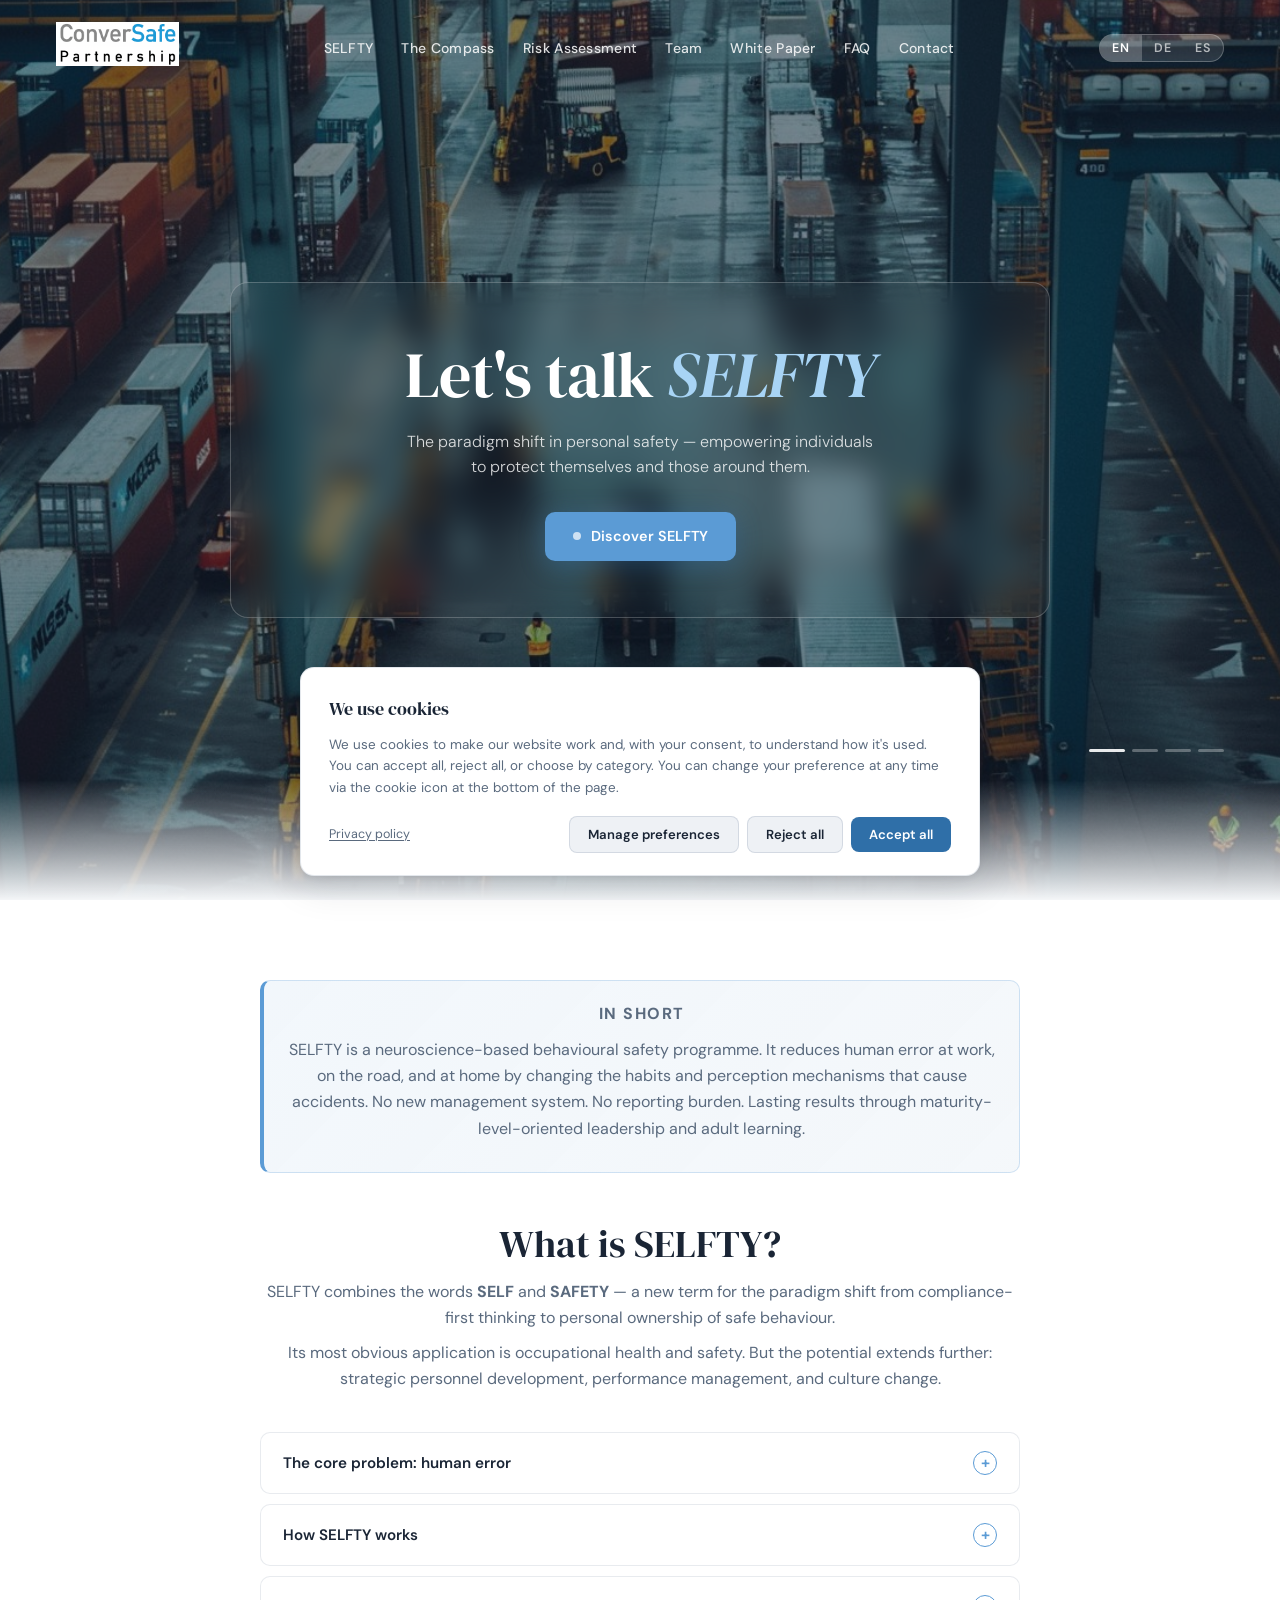
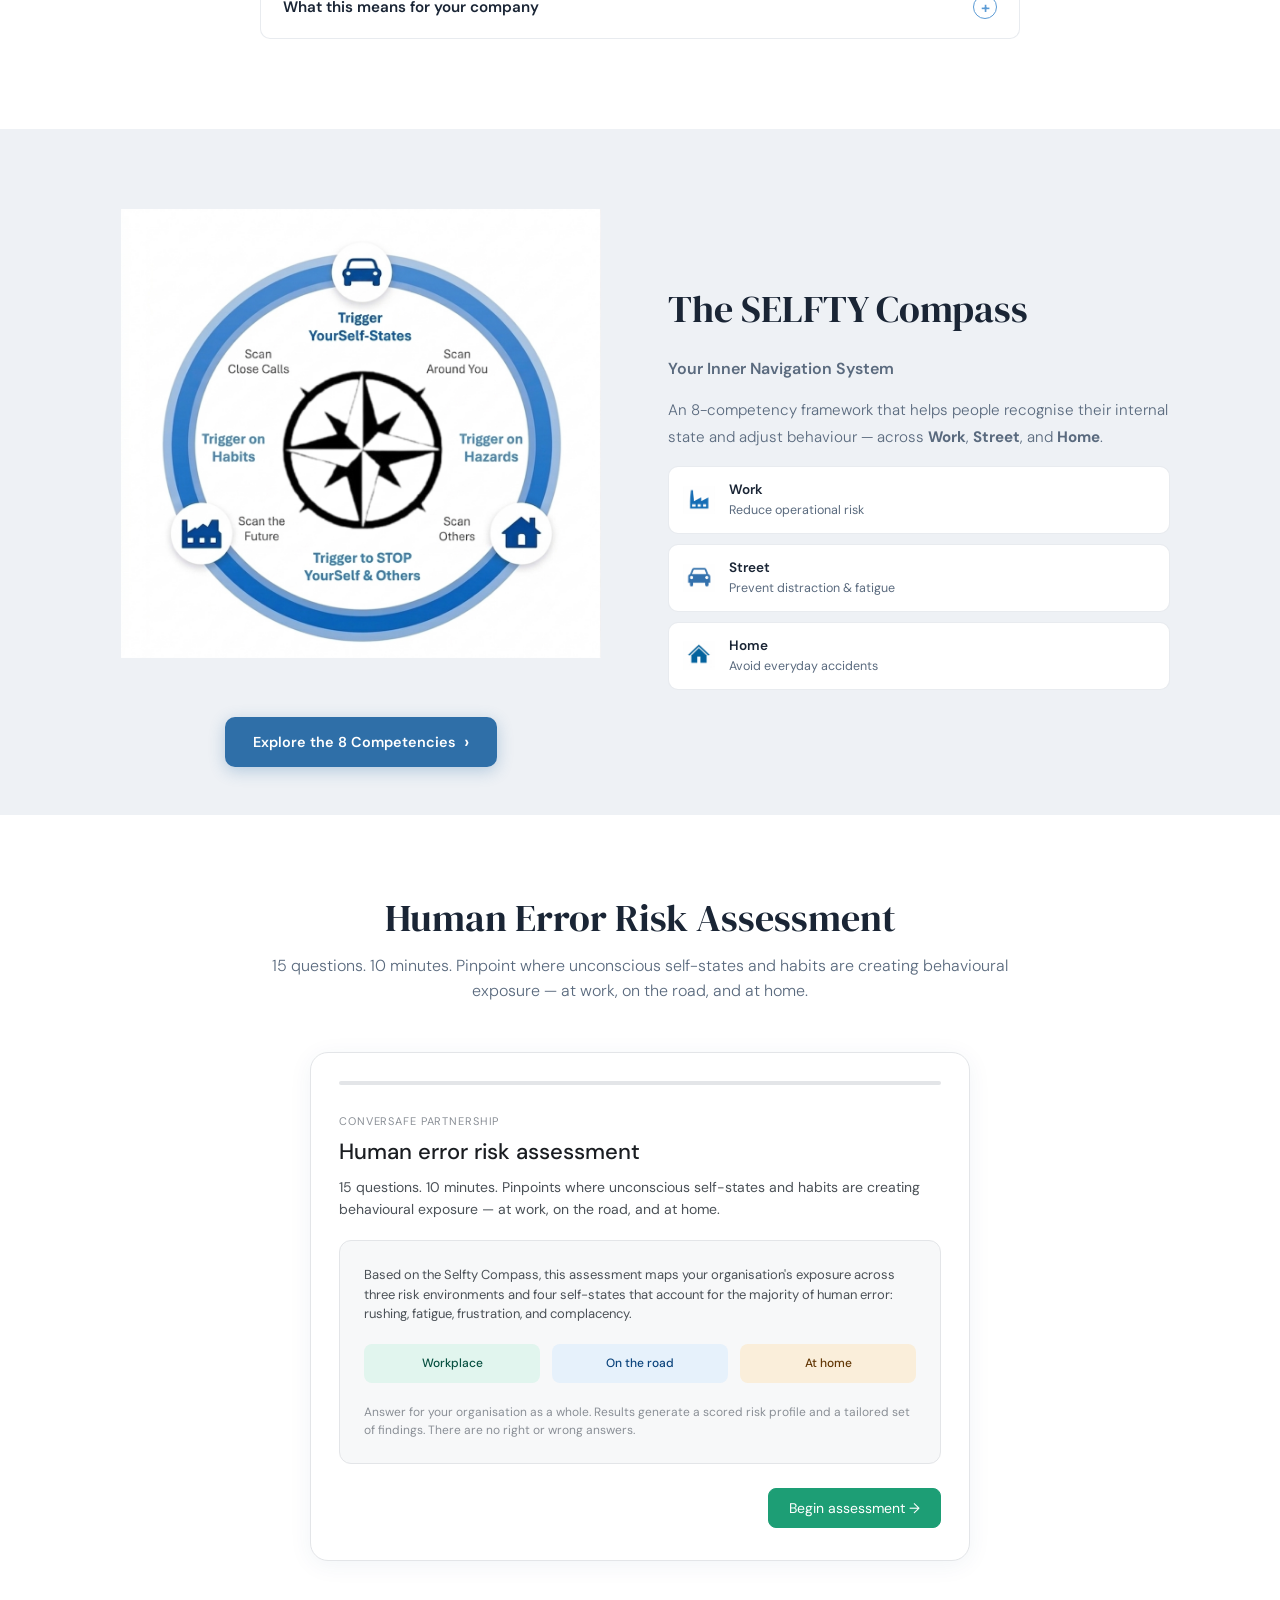
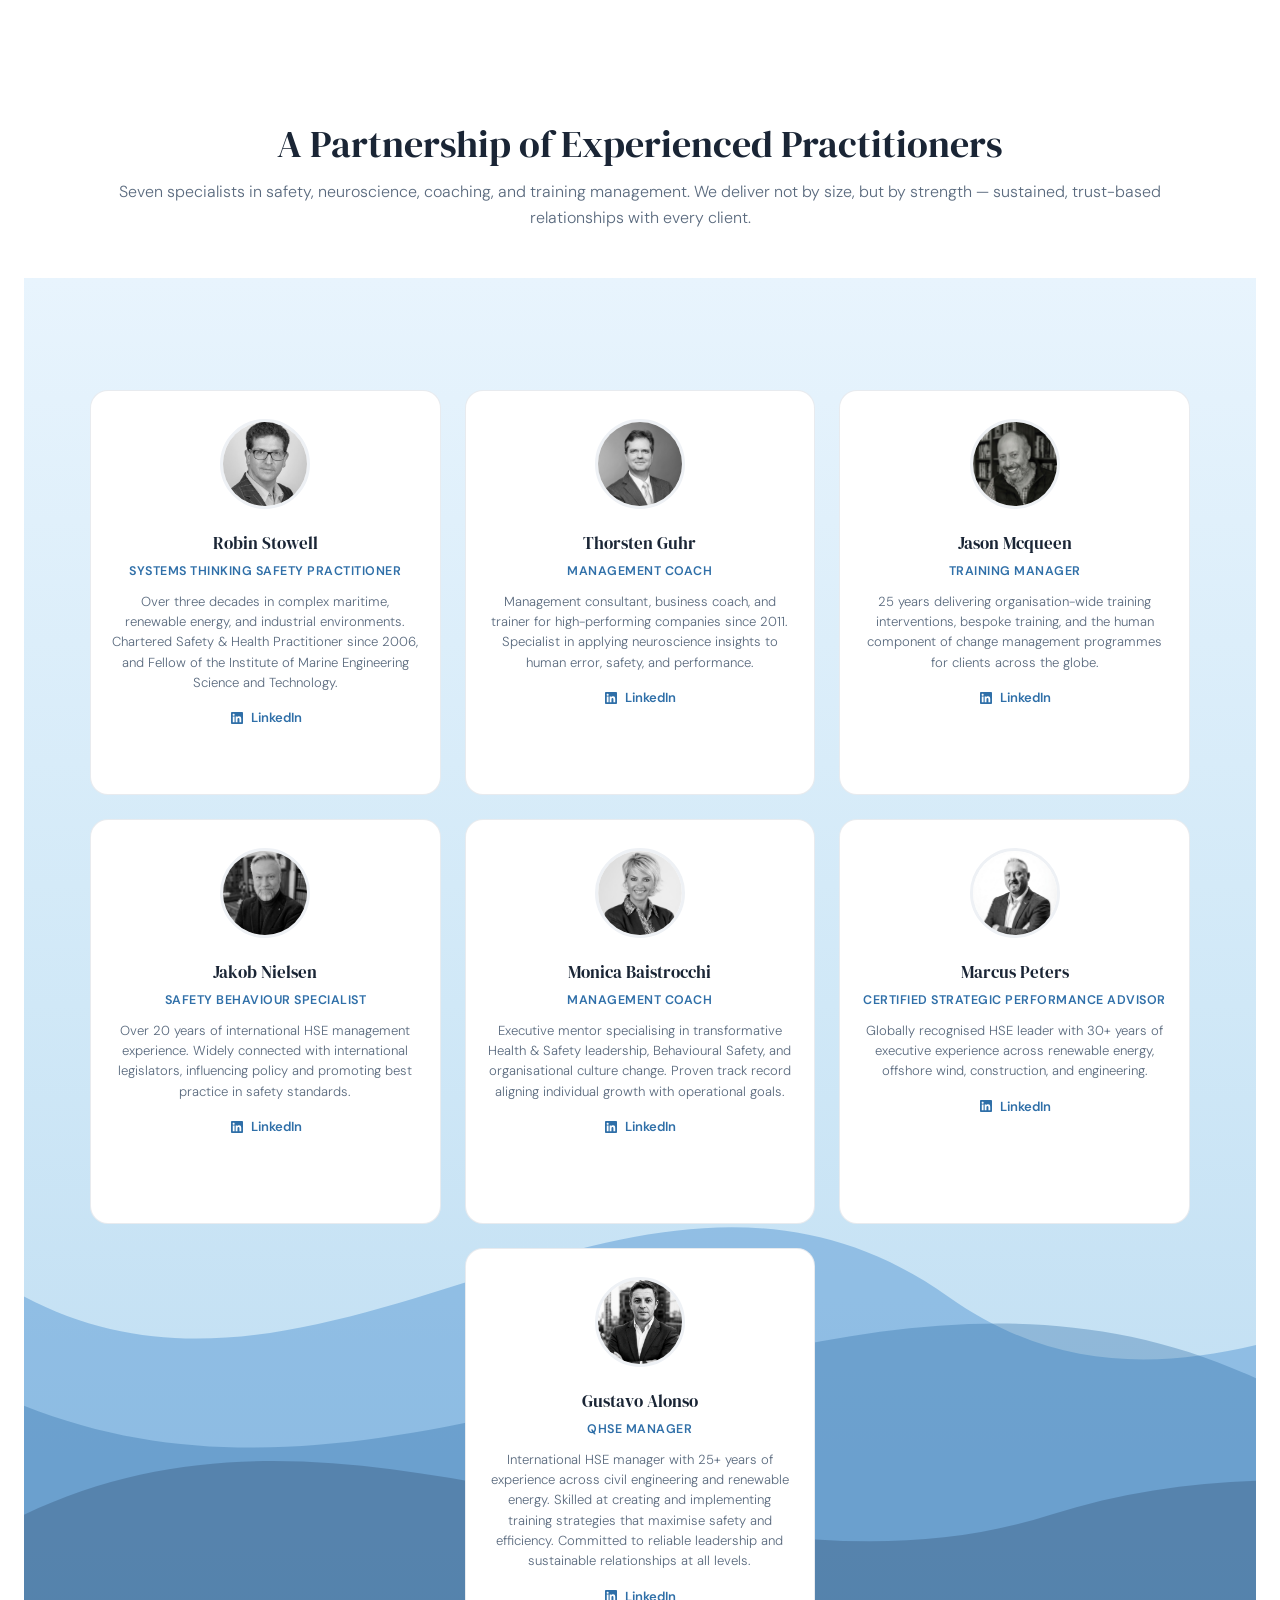
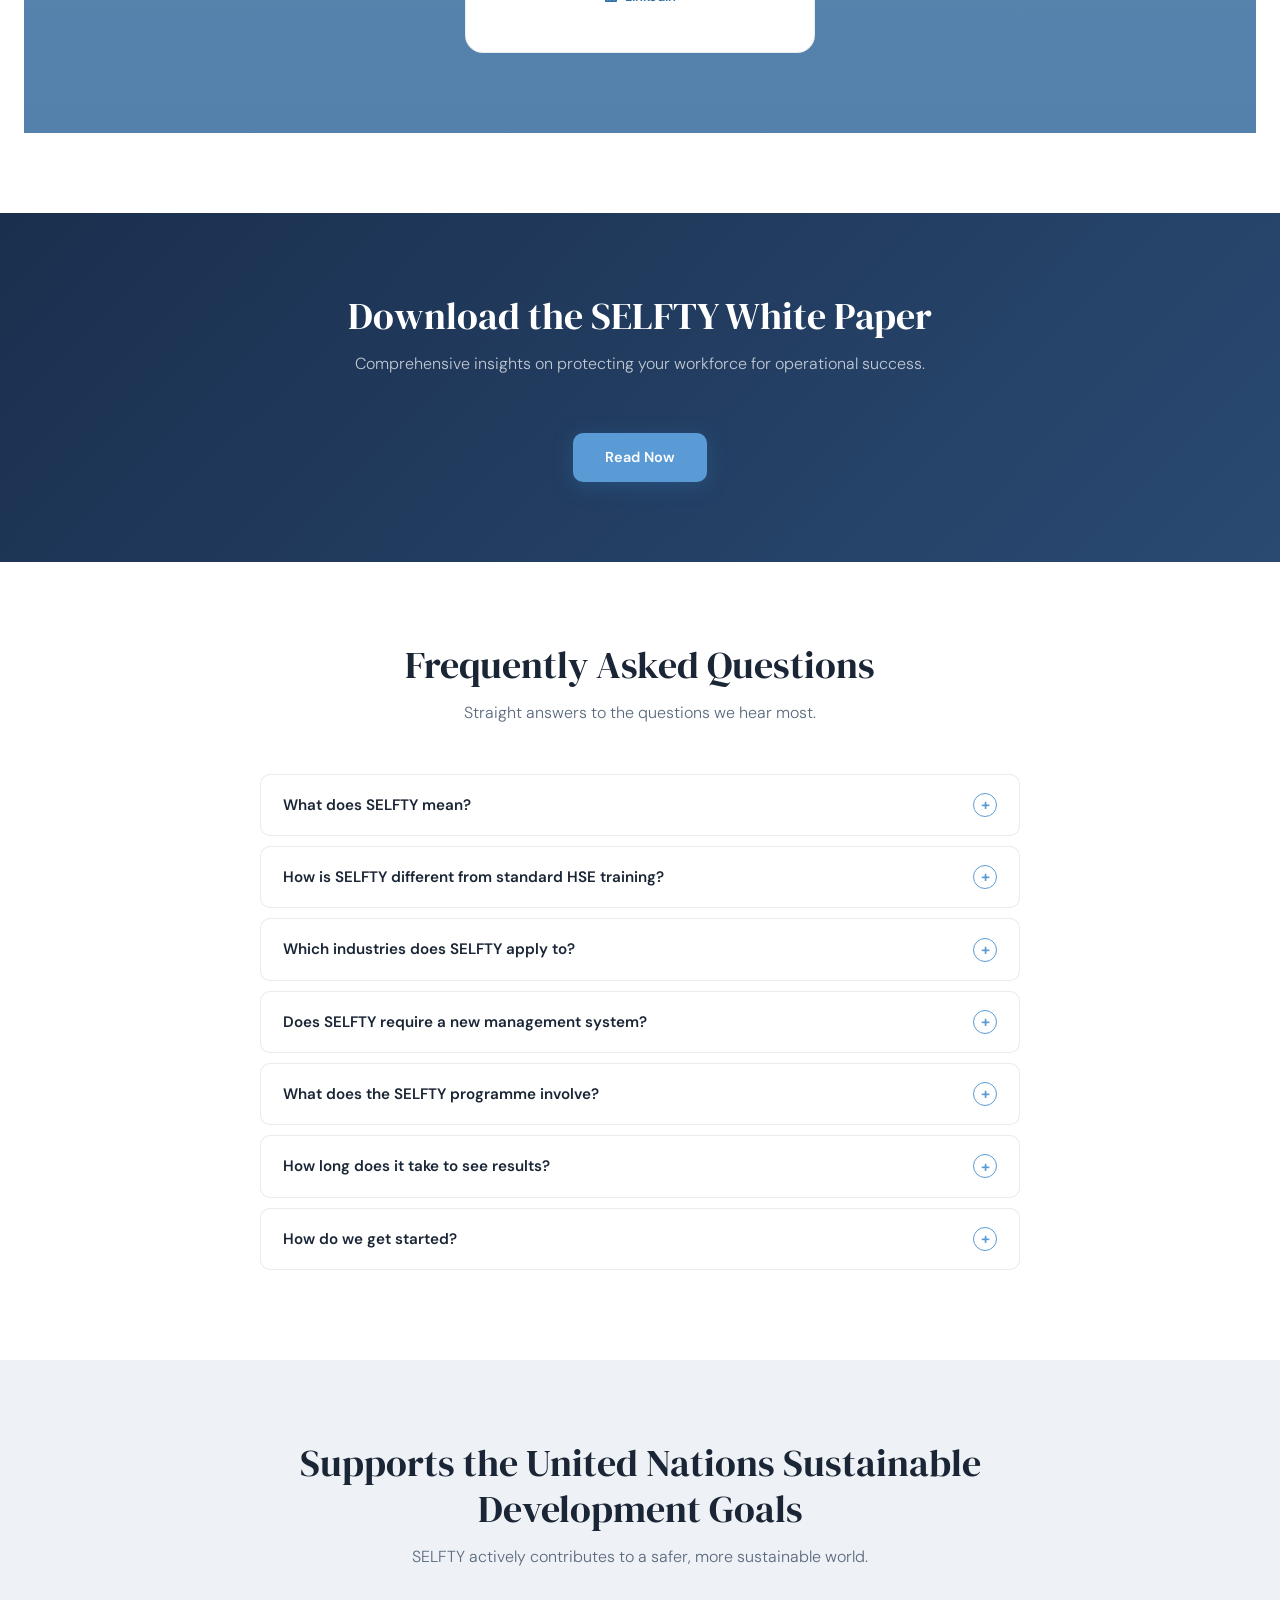
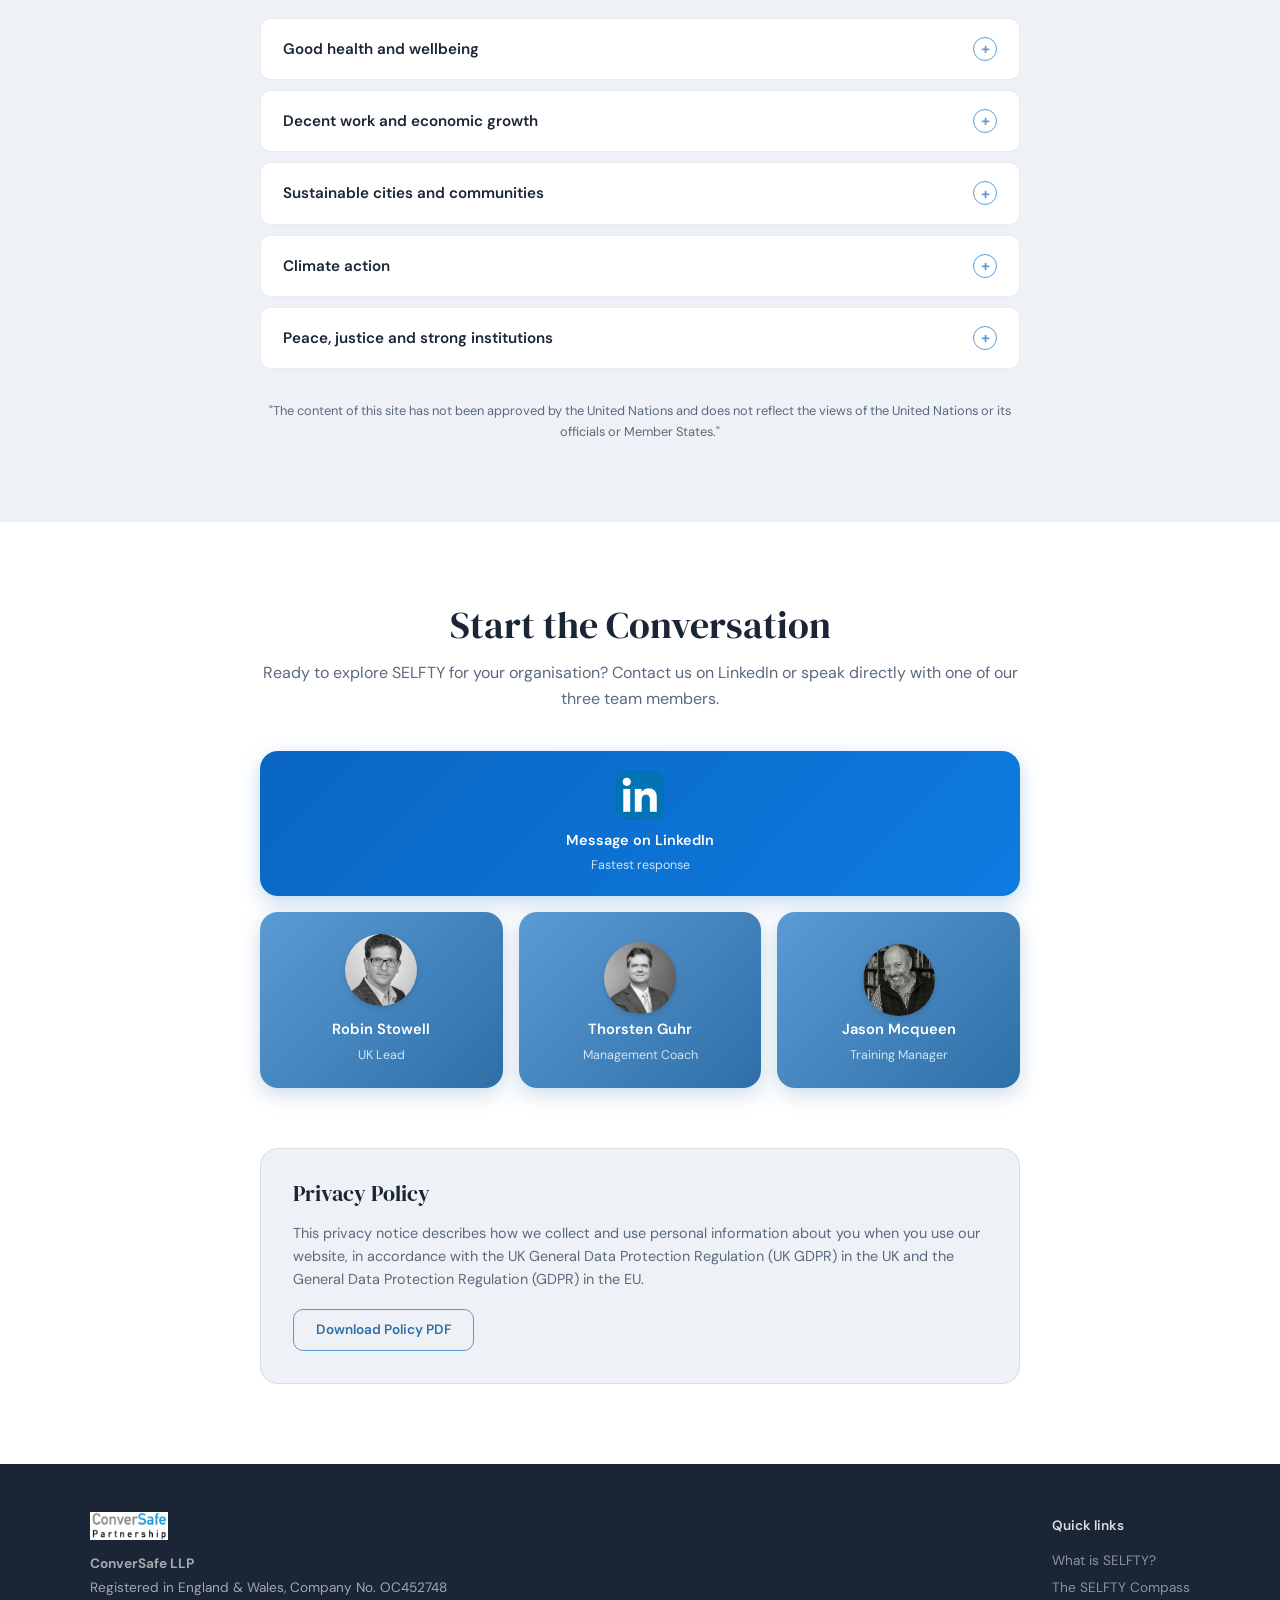
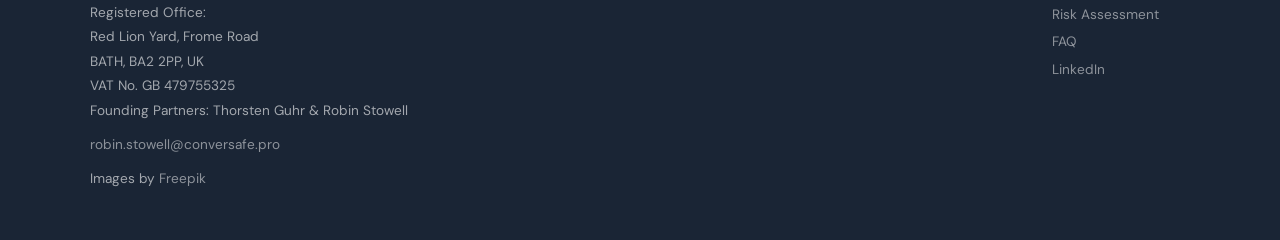
==== commit 803f9992: "Risk Quiz Lang" ====
--- a/index.html
+++ b/index.html
@@ -267,6 +267,7 @@
 </section>
 
 <!-- ─── HUMAN ERROR RISK ASSESSMENT ─── -->
+<!-- ─── HUMAN ERROR RISK ASSESSMENT ─── -->
 <section class="sra-section" id="risk-assessment">
     <div class="container-narrow">
         <h2 class="reveal" data-en="Human Error Risk Assessment" data-de="Risikobewertung menschlicher Fehler" data-es="Evaluación de Riesgo de Error Humano">Human Error Risk Assessment</h2>
@@ -276,19 +277,34 @@
             <div class="sra-progress-bar"><div class="sra-progress-fill" id="sraProg"></div></div>
 
             <div class="sra-step active" id="sra-step-intro">
-                <div class="sra-section-label">ConverSafe Partnership</div>
-                <div class="sra-q-heading" style="font-size:22px;margin-bottom:0.5rem">Human error risk assessment</div>
-                <p style="font-size:14px;color:var(--sra-text-secondary);line-height:1.6;margin-bottom:1.25rem">15 questions. 10 minutes. Pinpoints where unconscious self-states and habits are creating behavioural exposure — at work, on the road, and at home.</p>
+                <div class="sra-section-label" data-en="ConverSafe Partnership" data-de="ConverSafe Partnership" data-es="ConverSafe Partnership">ConverSafe Partnership</div>
+                <div class="sra-q-heading" style="font-size:22px;margin-bottom:0.5rem" data-en="Human error risk assessment" data-de="Risikobewertung menschlicher Fehler" data-es="Evaluación de riesgo de error humano">Human error risk assessment</div>
+                <p style="font-size:14px;color:var(--sra-text-secondary);line-height:1.6;margin-bottom:1.25rem"
+                   data-en="15 questions. 10 minutes. Pinpoints where unconscious self-states and habits are creating behavioural exposure — at work, on the road, and at home."
+                   data-de="15 Fragen. 10 Minuten. Zeigt auf, wo unbewusste Verhaltenszustände und Gewohnheiten Risiken erzeugen — bei der Arbeit, auf der Straße und zu Hause."
+                   data-es="15 preguntas. 10 minutos. Identifica dónde los estados internos y hábitos inconscientes generan exposición conductual — en el trabajo, en la carretera y en casa.">
+                   15 questions. 10 minutes. Pinpoints where unconscious self-states and habits are creating behavioural exposure — at work, on the road, and at home.
+                </p>
                 <div class="sra-intro-card">
-                    <p style="font-size:13px;color:var(--sra-text-secondary);line-height:1.5;margin-bottom:1rem">Based on the Selfty Compass, this assessment maps your organisation's exposure across three risk environments and four self-states that account for the majority of human error: rushing, fatigue, frustration, and complacency.</p>
+                    <p style="font-size:13px;color:var(--sra-text-secondary);line-height:1.5;margin-bottom:1rem"
+                       data-en="Based on the Selfty Compass, this assessment maps your organisation's exposure across three risk environments and four self-states that account for the majority of human error: rushing, fatigue, frustration, and complacency."
+                       data-de="Basierend auf dem Selfty-Kompass bildet diese Bewertung das Risiko Ihrer Organisation in drei Risikobereichen und vier inneren Zuständen ab, die für die Mehrzahl menschlicher Fehler verantwortlich sind: Hektik, Müdigkeit, Frustration und Selbstzufriedenheit."
+                       data-es="Basada en la Brújula Selfty, esta evaluación mapea la exposición de su organización en tres entornos de riesgo y cuatro estados internos responsables de la mayoría de los errores humanos: prisa, fatiga, frustración y complacencia.">
+                       Based on the Selfty Compass, this assessment maps your organisation's exposure across three risk environments and four self-states that account for the majority of human error: rushing, fatigue, frustration, and complacency.
+                    </p>
                     <div class="sra-intro-grid">
-                        <div class="sra-domain-pill sra-d-work">Workplace</div>
-                        <div class="sra-domain-pill sra-d-road">On the road</div>
-                        <div class="sra-domain-pill sra-d-home">At home</div>
+                        <div class="sra-domain-pill sra-d-work" data-en="Workplace" data-de="Arbeitsplatz" data-es="Lugar de trabajo">Workplace</div>
+                        <div class="sra-domain-pill sra-d-road" data-en="On the road" data-de="Auf der Straße" data-es="En la carretera">On the road</div>
+                        <div class="sra-domain-pill sra-d-home" data-en="At home" data-de="Zuhause" data-es="En casa">At home</div>
                     </div>
-                    <p style="font-size:12px;color:var(--sra-text-muted);line-height:1.5">Answer for your organisation as a whole. Results generate a scored risk profile and a tailored set of findings. There are no right or wrong answers.</p>
-                </div>
-                <div class="sra-nav"><span></span><button class="sra-btn sra-primary" onclick="sraStart()">Begin assessment →</button></div>
+                    <p style="font-size:12px;color:var(--sra-text-muted);line-height:1.5"
+                       data-en="Answer for your organisation as a whole. Results generate a scored risk profile and a tailored set of findings. There are no right or wrong answers."
+                       data-de="Antworten Sie für Ihre Organisation als Ganzes. Die Ergebnisse erzeugen ein bewertetes Risikoprofil und maßgeschneiderte Erkenntnisse. Es gibt keine richtigen oder falschen Antworten."
+                       data-es="Responda para su organización en su conjunto. Los resultados generan un perfil de riesgo puntuado y una serie de hallazgos personalizados. No hay respuestas correctas ni incorrectas.">
+                       Answer for your organisation as a whole. Results generate a scored risk profile and a tailored set of findings. There are no right or wrong answers.
+                    </p>
+                </div>
+                <div class="sra-nav"><span></span><button class="sra-btn sra-primary" onclick="sraStart()" data-en="Begin assessment →" data-de="Bewertung starten →" data-es="Comenzar evaluación →">Begin assessment →</button></div>
             </div>
 
             <div class="sra-step" id="sra-step-q"></div>
@@ -898,158 +914,396 @@
 <!-- ─── HUMAN ERROR RISK ASSESSMENT (SRA) SCRIPT ─── -->
 <script>
 (function() {
+  // Each question carries an i18n object keyed by language.
   const sraQuestions = [
-    {id:'q1',domain:'work',selfstate:'rushing',compass:'Trigger yourself-states',
-     section:'Workplace — self-states',
-     q:'How often do your people make errors when workloads spike or deadlines compress?',
-     sub:'Think about the last quarter. When operational pressure increased, what happened to error rates?',
-     opts:[
-       {t:'Rarely — errors stay flat even under pressure',s:1},
-       {t:'Occasionally — minor errors increase but are caught',s:2},
-       {t:'Frequently — pressure noticeably degrades performance',s:3},
-       {t:'Almost always — high pressure periods reliably produce incidents',s:4}
-    ]},
-    {id:'q2',domain:'work',selfstate:'fatigue',compass:'Scan around you',
-     section:'Workplace — self-states',
-     q:'How well do your people recognise fatigue in themselves and in colleagues before it becomes a risk?',
-     sub:'Consider whether fatigue is actively monitored or whether it only becomes visible after an incident.',
-     opts:[
-       {t:'Well — we have systems and a culture where people flag fatigue',s:1},
-       {t:'Somewhat — awareness exists but reporting is inconsistent',s:2},
-       {t:'Poorly — fatigue is rarely acknowledged until something goes wrong',s:3},
-       {t:'Not at all — fatigue is treated as a personal matter, not a safety issue',s:4}
-    ]},
-    {id:'q3',domain:'work',selfstate:'complacency',compass:'Trigger on habits',
-     section:'Workplace — self-states',
-     q:'How often do experienced workers skip or shortcut safety procedures because the task feels familiar?',
-     sub:'Complacency is the silent risk in experienced teams — the more expert someone is, the more automatic and unexamined their habits become.',
-     opts:[
-       {t:'Rarely — experience increases procedure adherence',s:1},
-       {t:'Sometimes — shortcuts are taken but usually harmless',s:2},
-       {t:'Often — experienced staff regularly bypass formal procedure',s:3},
-       {t:'Routinely — procedural compliance is weakest among your best people',s:4}
-    ]},
-    {id:'q4',domain:'work',selfstate:'frustration',compass:'Trigger to stop yourself',
-     section:'Workplace — self-states',
-     q:'When things go wrong operationally, how do your people respond behaviourally?',
-     sub:'Frustration is a known precursor to human error. The question is whether people have the self-awareness to recognise it and stop before it leads to a mistake.',
-     opts:[
-       {t:'They recognise frustration as a risk state and consciously manage it',s:1},
-       {t:'Most manage it reasonably — occasional poor decisions under stress',s:2},
-       {t:'Frustration often leads to rushed or poor-quality decisions',s:3},
-       {t:'Operational stress regularly produces behavioural breakdown',s:4}
-    ]},
-    {id:'q5',domain:'work',selfstate:'complacency',compass:'Scan the future',
-     section:'Workplace — situational awareness',
-     q:'How consistently do your people assess what could go wrong before starting a task — not just follow the method statement?',
-     sub:'This is the gap between work as planned and work as done. Procedures assume conditions that rarely hold in the field.',
-     opts:[
-       {t:'Consistently — genuine anticipation of dynamic risk is embedded',s:1},
-       {t:'Variably — some teams do this well, others rely purely on procedure',s:2},
-       {t:'Rarely — people follow the plan and deal with reality as it appears',s:3},
-       {t:'Never — dynamic risk assessment is not part of our operational culture',s:4}
-    ]},
-    {id:'q6',domain:'work',selfstate:'complacency',compass:'Scan others',
-     section:'Workplace — situational awareness',
-     q:'How confident are your people in stopping work — or stopping a colleague — when something feels wrong?',
-     sub:'The willingness to intervene depends on psychological safety and whether people have a framework for recognising the signals.',
-     opts:[
-       {t:'Very confident — stopping work is actively encouraged and normalised',s:1},
-       {t:'Somewhat — most would stop themselves but challenging a colleague is harder',s:2},
-       {t:'Low — there is pressure to continue; stopping requires exceptional justification',s:3},
-       {t:'Very low — stopping work is seen as disruptive or career-limiting',s:4}
-    ]},
-    {id:'q7',domain:'work',selfstate:'rushing',compass:'Scan close calls',
-     section:'Workplace — learning',
-     q:'What happens after a near-miss or close call in your organisation?',
-     sub:'Near-misses are the most valuable behavioural data an organisation has. The question is whether they are treated as intelligence or filed away.',
-     opts:[
-       {t:'They are thoroughly analysed for behavioural root causes and shared',s:1},
-       {t:'They are recorded and reviewed but behavioural analysis is shallow',s:2},
-       {t:'They are logged but rarely acted on systematically',s:3},
-       {t:'They are largely unreported or minimised',s:4}
-    ]},
-    {id:'q8',domain:'road',selfstate:'rushing',compass:'Trigger yourself-states',
-     section:'On the road — commute and work travel',
-     q:'How aware are your people of how their mood or state before getting in a vehicle affects their driving?',
-     sub:'Rushing, frustration, and fatigue are the dominant risk states in road incidents. Most drivers do not connect their pre-drive emotional state to their behaviour on the road.',
-     opts:[
-       {t:'Very aware — this is explicitly covered in how we talk about road safety',s:1},
-       {t:'Somewhat — people know in principle but rarely apply it consciously',s:2},
-       {t:'Low — we provide road safety information but not self-state awareness',s:3},
-       {t:'None — we treat road risk as a compliance matter, not a behavioural one',s:4}
-    ]},
-    {id:'q9',domain:'road',selfstate:'complacency',compass:'Trigger on habits',
-     section:'On the road — commute and work travel',
-     q:'How honestly would you assess your people\'s mobile phone use while driving?',
-     sub:'Habitual phone use in vehicles is one of the clearest examples of an unsafe habit that operates below conscious awareness. Most people who do it do not consider themselves distracted drivers.',
-     opts:[
-       {t:'It is genuinely not an issue — strong culture and clear norms',s:1},
-       {t:'It happens occasionally but people are aware and self-correct',s:2},
-       {t:'It is common, particularly for longer journeys or hands-free use',s:3},
-       {t:'It is widespread and accepted as normal',s:4}
-    ]},
-    {id:'q10',domain:'road',selfstate:'fatigue',compass:'Trigger yourself-states',
-     section:'On the road — commute and work travel',
-     q:'Do your people drive to or from work when fatigued — particularly after long shifts, night shifts, or extended travel?',
-     sub:'Driver fatigue is a leading cause of serious road incidents. The risk concentrates around handovers between long or night shifts and commute journeys.',
-     opts:[
-       {t:'Rarely — shift patterns and rest provisions address this directly',s:1},
-       {t:'Sometimes — it happens but people are generally aware of the risk',s:2},
-       {t:'Often — shift patterns create fatigue exposure on the commute',s:3},
-       {t:'Routinely — this is a known issue with no structural solution in place',s:4}
-    ]},
-    {id:'q11',domain:'home',selfstate:'complacency',compass:'Trigger on habits',
-     section:'At home — the unprotected environment',
-     q:'Do your people carry the same hazard awareness they use at work into their home environment?',
-     sub:'Most serious accidents happen at home. Safety behaviours are strongly associated with the workplace and tend to be mentally left behind when people clock off.',
-     opts:[
-       {t:'Yes — safety is genuinely personal, not just occupational, for our people',s:1},
-       {t:'Partially — some transfer but the home is not seen as a risk environment',s:2},
-       {t:'Rarely — home is where people feel safe precisely because it is not work',s:3},
-       {t:'Not at all — safety is entirely framed as a workplace obligation',s:4}
-    ]},
-    {id:'q12',domain:'home',selfstate:'rushing',compass:'Scan around you',
-     section:'At home — the unprotected environment',
-     q:'How often does absence due to non-occupational injury or illness disrupt your operations?',
-     sub:'The majority of unplanned absence originates outside the workplace. A worker injured at home on Sunday is unavailable on Monday — and their absence increases pressure on those who remain.',
-     opts:[
-       {t:'Rarely — absence rates are low and non-occupational causes are uncommon',s:1},
-       {t:'Occasionally — it happens but does not significantly disrupt operations',s:2},
-       {t:'Frequently — non-occupational absence is a recognised operational problem',s:3},
-       {t:'Significantly — this is one of the largest unmanaged costs in the business',s:4}
-    ]},
-    {id:'q13',domain:'work',selfstate:'fatigue',compass:'Scan close calls',
-     section:'Skills and demographic pressure',
-     q:'Are skills shortages creating operational stretch that pushes people into unsafe self-states?',
-     sub:'Skills gaps mean incumbent workers carry heavier loads. Increased workload is a direct precursor to rushing, fatigue, and frustration — the three most common self-states in accident causation.',
-     opts:[
-       {t:'No — staffing levels are adequate and stretch is well managed',s:1},
-       {t:'Mildly — some stretch exists but it is contained',s:2},
-       {t:'Yes — operational gaps regularly push people into unsafe self-states',s:3},
-       {t:'Severely — the stretch is structural and creates persistent risk',s:4}
-    ]},
-    {id:'q14',domain:'work',selfstate:'complacency',compass:'Trigger on habits',
-     section:'Skills and demographic pressure',
-     q:'Do you have a significant cohort of workers aged 55 or over whose experience may mask declining self-awareness of physical limits?',
-     sub:'Older workers have significantly higher fatal injury rates. Experience and competence can build complacency around physical capability — a self-state that is rarely monitored.',
-     opts:[
-       {t:'No — age profile does not present this risk',s:1},
-       {t:'Some — we have older workers but it is not a significant concentration',s:2},
-       {t:'Yes — a meaningful proportion of our workforce is in this age bracket',s:3},
-       {t:'Significantly — this is one of our largest demographic risk factors',s:4}
-    ]},
-    {id:'q15',domain:'work',selfstate:'rushing',compass:'Scan the future',
-     section:'Training effectiveness',
-     q:'How confident are you that your current safety training actually changes behaviour — not just knowledge?',
-     sub:'Compliance-based training works on the conscious mind. Most accidents are caused by unconscious self-states, habits, and automatic responses that procedures cannot govern.',
-     opts:[
-       {t:'Very — we have evidence that training translates into behavioural change',s:1},
-       {t:'Somewhat — we believe it helps but we do not measure behaviour directly',s:2},
-       {t:'Low — training ticks the compliance box but its effect on behaviour is unclear',s:3},
-       {t:'Not at all — we know our training is procedural, not behavioural',s:4}
-    ]}
+    {id:'q1',domain:'work',selfstate:'rushing', i18n:{
+      en:{compass:'Trigger your self-states',section:'Workplace — self-states',
+        q:'How often do your people make errors when workloads spike or deadlines compress?',
+        sub:'Think about the last quarter. When operational pressure increased, what happened to error rates?',
+        opts:[{t:'Rarely — errors stay flat even under pressure',s:1},{t:'Occasionally — minor errors increase but are caught',s:2},{t:'Frequently — pressure noticeably degrades performance',s:3},{t:'Almost always — high pressure periods reliably produce incidents',s:4}]},
+      de:{compass:'Eigene Zustände erkennen',section:'Arbeitsplatz — innere Zustände',
+        q:'Wie oft machen Ihre Mitarbeiter Fehler, wenn die Arbeitsbelastung steigt oder Termine drängen?',
+        sub:'Denken Sie an das letzte Quartal. Was geschah mit der Fehlerquote, als der operative Druck zunahm?',
+        opts:[{t:'Selten — die Fehlerquote bleibt auch unter Druck stabil',s:1},{t:'Gelegentlich — kleinere Fehler nehmen zu, werden aber abgefangen',s:2},{t:'Häufig — Druck beeinträchtigt die Leistung spürbar',s:3},{t:'Fast immer — Hochdruckphasen führen zuverlässig zu Vorfällen',s:4}]},
+      es:{compass:'Activar tus estados internos',section:'Lugar de trabajo — estados internos',
+        q:'¿Con qué frecuencia cometen errores sus empleados cuando la carga de trabajo aumenta o los plazos se acortan?',
+        sub:'Piense en el último trimestre. Cuando aumentó la presión operativa, ¿qué ocurrió con la tasa de errores?',
+        opts:[{t:'Raramente — los errores se mantienen estables incluso bajo presión',s:1},{t:'Ocasionalmente — los errores menores aumentan pero se detectan',s:2},{t:'Con frecuencia — la presión degrada notablemente el rendimiento',s:3},{t:'Casi siempre — los periodos de alta presión producen incidentes de forma fiable',s:4}]}
+    }},
+    {id:'q2',domain:'work',selfstate:'fatigue', i18n:{
+      en:{compass:'Scan around you',section:'Workplace — self-states',
+        q:'How well do your people recognise fatigue in themselves and in colleagues before it becomes a risk?',
+        sub:'Consider whether fatigue is actively monitored or whether it only becomes visible after an incident.',
+        opts:[{t:'Well — we have systems and a culture where people flag fatigue',s:1},{t:'Somewhat — awareness exists but reporting is inconsistent',s:2},{t:'Poorly — fatigue is rarely acknowledged until something goes wrong',s:3},{t:'Not at all — fatigue is treated as a personal matter, not a safety issue',s:4}]},
+      de:{compass:'Umgebung wahrnehmen',section:'Arbeitsplatz — innere Zustände',
+        q:'Wie gut erkennen Ihre Mitarbeiter Müdigkeit bei sich selbst und bei Kollegen, bevor sie zum Risiko wird?',
+        sub:'Wird Müdigkeit aktiv beobachtet, oder wird sie erst nach einem Vorfall sichtbar?',
+        opts:[{t:'Gut — wir haben Systeme und eine Kultur, in der Müdigkeit offen angesprochen wird',s:1},{t:'Teilweise — Bewusstsein ist vorhanden, die Meldung erfolgt aber uneinheitlich',s:2},{t:'Schlecht — Müdigkeit wird kaum thematisiert, bis etwas schiefgeht',s:3},{t:'Gar nicht — Müdigkeit gilt als private Angelegenheit, nicht als Sicherheitsthema',s:4}]},
+      es:{compass:'Escanear tu entorno',section:'Lugar de trabajo — estados internos',
+        q:'¿Qué tan bien reconocen sus empleados la fatiga en sí mismos y en sus compañeros antes de que se convierta en un riesgo?',
+        sub:'Considere si la fatiga se monitoriza activamente o si solo se hace visible después de un incidente.',
+        opts:[{t:'Bien — tenemos sistemas y una cultura en la que se señala la fatiga',s:1},{t:'Algo — existe conciencia pero la notificación es inconsistente',s:2},{t:'Mal — la fatiga rara vez se reconoce hasta que algo sale mal',s:3},{t:'Nada — la fatiga se trata como un asunto personal, no de seguridad',s:4}]}
+    }},
+    {id:'q3',domain:'work',selfstate:'complacency', i18n:{
+      en:{compass:'Trigger on habits',section:'Workplace — self-states',
+        q:'How often do experienced workers skip or shortcut safety procedures because the task feels familiar?',
+        sub:'Complacency is the silent risk in experienced teams — the more expert someone is, the more automatic and unexamined their habits become.',
+        opts:[{t:'Rarely — experience increases procedure adherence',s:1},{t:'Sometimes — shortcuts are taken but usually harmless',s:2},{t:'Often — experienced staff regularly bypass formal procedure',s:3},{t:'Routinely — procedural compliance is weakest among your best people',s:4}]},
+      de:{compass:'Auf Gewohnheiten reagieren',section:'Arbeitsplatz — innere Zustände',
+        q:'Wie oft überspringen erfahrene Mitarbeiter Sicherheitsverfahren oder nehmen Abkürzungen, weil die Aufgabe vertraut wirkt?',
+        sub:'Selbstzufriedenheit ist das stille Risiko erfahrener Teams — je größer die Expertise, desto automatischer und unhinterfragter werden Gewohnheiten.',
+        opts:[{t:'Selten — Erfahrung erhöht die Einhaltung von Verfahren',s:1},{t:'Manchmal — Abkürzungen kommen vor, sind aber meist unbedenklich',s:2},{t:'Häufig — erfahrene Mitarbeiter umgehen formale Verfahren regelmäßig',s:3},{t:'Routinemäßig — die Verfahrenstreue ist bei Ihren besten Leuten am schwächsten',s:4}]},
+      es:{compass:'Activar sobre los hábitos',section:'Lugar de trabajo — estados internos',
+        q:'¿Con qué frecuencia los trabajadores experimentados se saltan o acortan los procedimientos de seguridad porque la tarea les resulta familiar?',
+        sub:'La complacencia es el riesgo silencioso de los equipos experimentados: cuanto más experta es una persona, más automáticos y menos cuestionados son sus hábitos.',
+        opts:[{t:'Raramente — la experiencia aumenta el cumplimiento del procedimiento',s:1},{t:'A veces — se toman atajos pero suelen ser inofensivos',s:2},{t:'A menudo — el personal experimentado evita habitualmente el procedimiento formal',s:3},{t:'De forma rutinaria — el cumplimiento procedimental es más débil entre su mejor personal',s:4}]}
+    }},
+    {id:'q4',domain:'work',selfstate:'frustration', i18n:{
+      en:{compass:'Trigger to stop yourself',section:'Workplace — self-states',
+        q:'When things go wrong operationally, how do your people respond behaviourally?',
+        sub:'Frustration is a known precursor to human error. The question is whether people have the self-awareness to recognise it and stop before it leads to a mistake.',
+        opts:[{t:'They recognise frustration as a risk state and consciously manage it',s:1},{t:'Most manage it reasonably — occasional poor decisions under stress',s:2},{t:'Frustration often leads to rushed or poor-quality decisions',s:3},{t:'Operational stress regularly produces behavioural breakdown',s:4}]},
+      de:{compass:'Sich selbst stoppen',section:'Arbeitsplatz — innere Zustände',
+        q:'Wie verhalten sich Ihre Mitarbeiter, wenn betrieblich etwas schiefläuft?',
+        sub:'Frustration ist ein bekannter Vorbote menschlichen Versagens. Die Frage ist, ob Menschen das Selbstbewusstsein haben, sie zu erkennen und innezuhalten, bevor ein Fehler entsteht.',
+        opts:[{t:'Sie erkennen Frustration als Risikozustand und steuern sie bewusst',s:1},{t:'Die meisten gehen angemessen damit um — gelegentlich schlechte Entscheidungen unter Stress',s:2},{t:'Frustration führt häufig zu überhasteten oder schlechten Entscheidungen',s:3},{t:'Betrieblicher Stress führt regelmäßig zu Verhaltenszusammenbrüchen',s:4}]},
+      es:{compass:'Activar para detenerte a ti mismo',section:'Lugar de trabajo — estados internos',
+        q:'Cuando las cosas salen mal operativamente, ¿cómo reaccionan sus empleados a nivel de comportamiento?',
+        sub:'La frustración es un precursor conocido del error humano. La cuestión es si las personas tienen la autoconciencia para reconocerla y detenerse antes de que provoque un error.',
+        opts:[{t:'Reconocen la frustración como un estado de riesgo y la gestionan conscientemente',s:1},{t:'La mayoría la gestiona razonablemente — decisiones puntuales pobres bajo estrés',s:2},{t:'La frustración suele llevar a decisiones apresuradas o de baja calidad',s:3},{t:'El estrés operativo produce regularmente colapsos de comportamiento',s:4}]}
+    }},
+    {id:'q5',domain:'work',selfstate:'complacency', i18n:{
+      en:{compass:'Scan the future',section:'Workplace — situational awareness',
+        q:'How consistently do your people assess what could go wrong before starting a task — not just follow the method statement?',
+        sub:'This is the gap between work as planned and work as done. Procedures assume conditions that rarely hold in the field.',
+        opts:[{t:'Consistently — genuine anticipation of dynamic risk is embedded',s:1},{t:'Variably — some teams do this well, others rely purely on procedure',s:2},{t:'Rarely — people follow the plan and deal with reality as it appears',s:3},{t:'Never — dynamic risk assessment is not part of our operational culture',s:4}]},
+      de:{compass:'Die Zukunft scannen',section:'Arbeitsplatz — situatives Bewusstsein',
+        q:'Wie konsequent bewerten Ihre Mitarbeiter, was vor Beginn einer Aufgabe schiefgehen könnte — statt nur dem Arbeitsverfahren zu folgen?',
+        sub:'Dies ist die Lücke zwischen geplanter und tatsächlich ausgeführter Arbeit. Verfahren setzen Bedingungen voraus, die in der Praxis selten zutreffen.',
+        opts:[{t:'Konsequent — echte Antizipation dynamischer Risiken ist fest verankert',s:1},{t:'Unterschiedlich — manche Teams machen das gut, andere verlassen sich rein auf Verfahren',s:2},{t:'Selten — man folgt dem Plan und reagiert auf die Realität, wie sie kommt',s:3},{t:'Nie — dynamische Risikobewertung ist kein Teil unserer Betriebskultur',s:4}]},
+      es:{compass:'Escanear el futuro',section:'Lugar de trabajo — conciencia situacional',
+        q:'¿Con qué consistencia evalúan sus empleados qué podría salir mal antes de iniciar una tarea, en lugar de limitarse a seguir el procedimiento?',
+        sub:'Esta es la brecha entre el trabajo planificado y el trabajo realmente ejecutado. Los procedimientos asumen condiciones que rara vez se dan en el terreno.',
+        opts:[{t:'De forma consistente — la anticipación genuina del riesgo dinámico está integrada',s:1},{t:'De forma variable — algunos equipos lo hacen bien, otros dependen solo del procedimiento',s:2},{t:'Raramente — la gente sigue el plan y afronta la realidad según aparece',s:3},{t:'Nunca — la evaluación dinámica del riesgo no forma parte de nuestra cultura operativa',s:4}]}
+    }},
+    {id:'q6',domain:'work',selfstate:'complacency', i18n:{
+      en:{compass:'Scan others',section:'Workplace — situational awareness',
+        q:'How confident are your people in stopping work — or stopping a colleague — when something feels wrong?',
+        sub:'The willingness to intervene depends on psychological safety and whether people have a framework for recognising the signals.',
+        opts:[{t:'Very confident — stopping work is actively encouraged and normalised',s:1},{t:'Somewhat — most would stop themselves but challenging a colleague is harder',s:2},{t:'Low — there is pressure to continue; stopping requires exceptional justification',s:3},{t:'Very low — stopping work is seen as disruptive or career-limiting',s:4}]},
+      de:{compass:'Andere beobachten',section:'Arbeitsplatz — situatives Bewusstsein',
+        q:'Wie sicher fühlen sich Ihre Mitarbeiter dabei, die Arbeit zu stoppen — oder einen Kollegen zu stoppen — wenn sich etwas falsch anfühlt?',
+        sub:'Die Bereitschaft einzugreifen hängt von psychologischer Sicherheit ab und davon, ob Menschen einen Rahmen haben, um die Signale zu erkennen.',
+        opts:[{t:'Sehr sicher — das Stoppen der Arbeit wird aktiv gefördert und ist normal',s:1},{t:'Teilweise — die meisten würden sich selbst stoppen, einen Kollegen anzusprechen fällt schwerer',s:2},{t:'Gering — es besteht Druck weiterzumachen; Stoppen erfordert außergewöhnliche Rechtfertigung',s:3},{t:'Sehr gering — das Stoppen der Arbeit gilt als störend oder karriereschädlich',s:4}]},
+      es:{compass:'Escanear a los demás',section:'Lugar de trabajo — conciencia situacional',
+        q:'¿Qué tan seguros se sienten sus empleados para detener el trabajo — o detener a un compañero — cuando algo no se siente bien?',
+        sub:'La disposición a intervenir depende de la seguridad psicológica y de si las personas cuentan con un marco para reconocer las señales.',
+        opts:[{t:'Muy seguros — detener el trabajo se fomenta activamente y está normalizado',s:1},{t:'Algo seguros — la mayoría se detendría a sí misma, pero cuestionar a un compañero es más difícil',s:2},{t:'Poco seguros — hay presión para continuar; detenerse requiere una justificación excepcional',s:3},{t:'Muy poco seguros — detener el trabajo se ve como algo disruptivo o perjudicial para la carrera',s:4}]}
+    }},
+    {id:'q7',domain:'work',selfstate:'rushing', i18n:{
+      en:{compass:'Scan close calls',section:'Workplace — learning',
+        q:'What happens after a near-miss or close call in your organisation?',
+        sub:'Near-misses are the most valuable behavioural data an organisation has. The question is whether they are treated as intelligence or filed away.',
+        opts:[{t:'They are thoroughly analysed for behavioural root causes and shared',s:1},{t:'They are recorded and reviewed but behavioural analysis is shallow',s:2},{t:'They are logged but rarely acted on systematically',s:3},{t:'They are largely unreported or minimised',s:4}]},
+      de:{compass:'Beinahe-Unfälle reflektieren',section:'Arbeitsplatz — Lernen',
+        q:'Was passiert in Ihrer Organisation nach einem Beinahe-Unfall?',
+        sub:'Beinahe-Unfälle sind die wertvollsten Verhaltensdaten, die eine Organisation hat. Die Frage ist, ob sie als Erkenntnis genutzt oder einfach abgelegt werden.',
+        opts:[{t:'Sie werden gründlich auf verhaltensbezogene Ursachen untersucht und geteilt',s:1},{t:'Sie werden erfasst und überprüft, aber die Verhaltensanalyse bleibt oberflächlich',s:2},{t:'Sie werden protokolliert, aber selten systematisch bearbeitet',s:3},{t:'Sie werden größtenteils nicht gemeldet oder heruntergespielt',s:4}]},
+      es:{compass:'Escanear los casi accidentes',section:'Lugar de trabajo — aprendizaje',
+        q:'¿Qué ocurre tras un casi accidente en su organización?',
+        sub:'Los casi accidentes son los datos de comportamiento más valiosos que tiene una organización. La cuestión es si se tratan como inteligencia o simplemente se archivan.',
+        opts:[{t:'Se analizan a fondo en busca de causas de comportamiento y se comparten',s:1},{t:'Se registran y revisan, pero el análisis de comportamiento es superficial',s:2},{t:'Se registran pero rara vez se actúa sobre ellos de forma sistemática',s:3},{t:'En gran medida no se reportan o se minimizan',s:4}]}
+    }},
+    {id:'q8',domain:'road',selfstate:'rushing', i18n:{
+      en:{compass:'Trigger your self-states',section:'On the road — commute and work travel',
+        q:'How aware are your people of how their mood or state before getting in a vehicle affects their driving?',
+        sub:'Rushing, frustration, and fatigue are the dominant risk states in road incidents. Most drivers do not connect their pre-drive emotional state to their behaviour on the road.',
+        opts:[{t:'Very aware — this is explicitly covered in how we talk about road safety',s:1},{t:'Somewhat — people know in principle but rarely apply it consciously',s:2},{t:'Low — we provide road safety information but not self-state awareness',s:3},{t:'None — we treat road risk as a compliance matter, not a behavioural one',s:4}]},
+      de:{compass:'Eigene Zustände erkennen',section:'Auf der Straße — Pendel- und Dienstfahrten',
+        q:'Wie bewusst ist Ihren Mitarbeitern, wie ihre Stimmung oder ihr Zustand vor Fahrtantritt das Fahrverhalten beeinflusst?',
+        sub:'Hektik, Frustration und Müdigkeit sind die dominierenden Risikozustände bei Verkehrsunfällen. Die meisten Fahrer verbinden ihren emotionalen Zustand vor der Fahrt nicht mit ihrem Verhalten auf der Straße.',
+        opts:[{t:'Sehr bewusst — das wird ausdrücklich angesprochen, wenn wir über Straßenverkehrssicherheit sprechen',s:1},{t:'Teilweise — die Mitarbeiter wissen es im Prinzip, wenden es aber selten bewusst an',s:2},{t:'Gering — wir geben Informationen zur Straßenverkehrssicherheit, aber kein Bewusstsein für innere Zustände',s:3},{t:'Keines — wir behandeln Straßenrisiko als Compliance-Thema, nicht als Verhaltensthema',s:4}]},
+      es:{compass:'Activar tus estados internos',section:'En la carretera — desplazamientos y viajes de trabajo',
+        q:'¿Qué tan conscientes son sus empleados de cómo su estado de ánimo antes de conducir afecta a su forma de conducir?',
+        sub:'La prisa, la frustración y la fatiga son los estados de riesgo dominantes en los incidentes viales. La mayoría de los conductores no conectan su estado emocional previo con su comportamiento al volante.',
+        opts:[{t:'Muy conscientes — esto se aborda explícitamente cuando hablamos de seguridad vial',s:1},{t:'Algo conscientes — lo saben en principio pero rara vez lo aplican conscientemente',s:2},{t:'Poco conscientes — ofrecemos información de seguridad vial pero no conciencia de estados internos',s:3},{t:'Nada conscientes — tratamos el riesgo vial como un asunto de cumplimiento, no de comportamiento',s:4}]}
+    }},
+    {id:'q9',domain:'road',selfstate:'complacency', i18n:{
+      en:{compass:'Trigger on habits',section:'On the road — commute and work travel',
+        q:"How honestly would you assess your people's mobile phone use while driving?",
+        sub:'Habitual phone use in vehicles is one of the clearest examples of an unsafe habit that operates below conscious awareness. Most people who do it do not consider themselves distracted drivers.',
+        opts:[{t:'It is genuinely not an issue — strong culture and clear norms',s:1},{t:'It happens occasionally but people are aware and self-correct',s:2},{t:'It is common, particularly for longer journeys or hands-free use',s:3},{t:'It is widespread and accepted as normal',s:4}]},
+      de:{compass:'Auf Gewohnheiten reagieren',section:'Auf der Straße — Pendel- und Dienstfahrten',
+        q:'Wie ehrlich würden Sie die Handynutzung Ihrer Mitarbeiter am Steuer einschätzen?',
+        sub:'Gewohnheitsmäßige Handynutzung im Fahrzeug ist eines der deutlichsten Beispiele für eine unsichere Gewohnheit, die unterhalb des bewussten Wahrnehmens abläuft. Die meisten, die es tun, halten sich nicht für abgelenkte Fahrer.',
+        opts:[{t:'Es ist wirklich kein Thema — starke Kultur und klare Normen',s:1},{t:'Es kommt gelegentlich vor, aber die Mitarbeiter sind sich dessen bewusst und korrigieren sich selbst',s:2},{t:'Es ist üblich, besonders bei längeren Fahrten oder Freisprechnutzung',s:3},{t:'Es ist weit verbreitet und gilt als normal',s:4}]},
+      es:{compass:'Activar sobre los hábitos',section:'En la carretera — desplazamientos y viajes de trabajo',
+        q:'¿Cómo evaluaría con honestidad el uso del teléfono móvil de sus empleados mientras conducen?',
+        sub:'El uso habitual del teléfono en el vehículo es uno de los ejemplos más claros de un hábito inseguro que opera por debajo de la conciencia. La mayoría de quienes lo hacen no se consideran conductores distraídos.',
+        opts:[{t:'Realmente no es un problema — cultura sólida y normas claras',s:1},{t:'Ocurre ocasionalmente pero las personas son conscientes y se autocorrigen',s:2},{t:'Es común, especialmente en trayectos largos o con manos libres',s:3},{t:'Está muy extendido y se acepta como normal',s:4}]}
+    }},
+    {id:'q10',domain:'road',selfstate:'fatigue', i18n:{
+      en:{compass:'Trigger your self-states',section:'On the road — commute and work travel',
+        q:'Do your people drive to or from work when fatigued — particularly after long shifts, night shifts, or extended travel?',
+        sub:'Driver fatigue is a leading cause of serious road incidents. The risk concentrates around handovers between long or night shifts and commute journeys.',
+        opts:[{t:'Rarely — shift patterns and rest provisions address this directly',s:1},{t:'Sometimes — it happens but people are generally aware of the risk',s:2},{t:'Often — shift patterns create fatigue exposure on the commute',s:3},{t:'Routinely — this is a known issue with no structural solution in place',s:4}]},
+      de:{compass:'Eigene Zustände erkennen',section:'Auf der Straße — Pendel- und Dienstfahrten',
+        q:'Fahren Ihre Mitarbeiter müde zur oder von der Arbeit — insbesondere nach langen Schichten, Nachtschichten oder langen Anreisen?',
+        sub:'Übermüdung am Steuer ist eine Hauptursache schwerer Verkehrsunfälle. Das Risiko konzentriert sich auf Übergänge nach langen Schichten oder Nachtschichten und auf den Arbeitsweg.',
+        opts:[{t:'Selten — Schichtpläne und Ruhezeiten adressieren dies direkt',s:1},{t:'Manchmal — es kommt vor, aber das Risiko ist den Mitarbeitern im Allgemeinen bewusst',s:2},{t:'Häufig — Schichtpläne erzeugen Müdigkeitsrisiko auf dem Arbeitsweg',s:3},{t:'Routinemäßig — das ist ein bekanntes Problem ohne strukturelle Lösung',s:4}]},
+      es:{compass:'Activar tus estados internos',section:'En la carretera — desplazamientos y viajes de trabajo',
+        q:'¿Conducen sus empleados al trabajo o de regreso a casa estando fatigados, especialmente después de turnos largos, turnos nocturnos o viajes prolongados?',
+        sub:'La fatiga del conductor es una causa principal de incidentes viales graves. El riesgo se concentra en las transiciones tras turnos largos o nocturnos y en los desplazamientos.',
+        opts:[{t:'Raramente — los patrones de turnos y el descanso abordan esto directamente',s:1},{t:'A veces — ocurre, pero las personas suelen ser conscientes del riesgo',s:2},{t:'A menudo — los patrones de turnos generan exposición a la fatiga en el trayecto',s:3},{t:'De forma rutinaria — es un problema conocido sin solución estructural',s:4}]}
+    }},
+    {id:'q11',domain:'home',selfstate:'complacency', i18n:{
+      en:{compass:'Trigger on habits',section:'At home — the unprotected environment',
+        q:'Do your people carry the same hazard awareness they use at work into their home environment?',
+        sub:'Most serious accidents happen at home. Safety behaviours are strongly associated with the workplace and tend to be mentally left behind when people clock off.',
+        opts:[{t:'Yes — safety is genuinely personal, not just occupational, for our people',s:1},{t:'Partially — some transfer but the home is not seen as a risk environment',s:2},{t:'Rarely — home is where people feel safe precisely because it is not work',s:3},{t:'Not at all — safety is entirely framed as a workplace obligation',s:4}]},
+      de:{compass:'Auf Gewohnheiten reagieren',section:'Zuhause — die ungeschützte Umgebung',
+        q:'Übertragen Ihre Mitarbeiter das gleiche Gefahrenbewusstsein, das sie bei der Arbeit anwenden, auch auf ihr Zuhause?',
+        sub:'Die meisten schweren Unfälle ereignen sich zu Hause. Sicherheitsverhalten wird stark mit dem Arbeitsplatz assoziiert und beim Feierabend gedanklich oft zurückgelassen.',
+        opts:[{t:'Ja — Sicherheit ist für unsere Mitarbeiter wirklich persönlich, nicht nur beruflich',s:1},{t:'Teilweise — manches überträgt sich, aber Zuhause wird nicht als Risikoumgebung wahrgenommen',s:2},{t:'Selten — Zuhause fühlen sich Menschen sicher, gerade weil es nicht die Arbeit ist',s:3},{t:'Gar nicht — Sicherheit wird ausschließlich als arbeitsplatzbezogene Pflicht verstanden',s:4}]},
+      es:{compass:'Activar sobre los hábitos',section:'En casa — el entorno desprotegido',
+        q:'¿Sus empleados aplican en casa la misma conciencia de riesgo que utilizan en el trabajo?',
+        sub:'La mayoría de los accidentes graves ocurren en el hogar. Los comportamientos de seguridad se asocian fuertemente con el lugar de trabajo y suelen quedar "atrás" mentalmente al salir del trabajo.',
+        opts:[{t:'Sí — la seguridad es realmente personal, no solo laboral, para nuestro personal',s:1},{t:'Parcialmente — algo se transfiere pero el hogar no se percibe como un entorno de riesgo',s:2},{t:'Raramente — en casa la gente se siente segura precisamente porque no es el trabajo',s:3},{t:'En absoluto — la seguridad se enmarca por completo como una obligación laboral',s:4}]}
+    }},
+    {id:'q12',domain:'home',selfstate:'rushing', i18n:{
+      en:{compass:'Scan around you',section:'At home — the unprotected environment',
+        q:'How often does absence due to non-occupational injury or illness disrupt your operations?',
+        sub:'The majority of unplanned absence originates outside the workplace. A worker injured at home on Sunday is unavailable on Monday — and their absence increases pressure on those who remain.',
+        opts:[{t:'Rarely — absence rates are low and non-occupational causes are uncommon',s:1},{t:'Occasionally — it happens but does not significantly disrupt operations',s:2},{t:'Frequently — non-occupational absence is a recognised operational problem',s:3},{t:'Significantly — this is one of the largest unmanaged costs in the business',s:4}]},
+      de:{compass:'Umgebung wahrnehmen',section:'Zuhause — die ungeschützte Umgebung',
+        q:'Wie oft beeinträchtigen Abwesenheiten durch nicht arbeitsbedingte Verletzungen oder Krankheit Ihren Betrieb?',
+        sub:'Die Mehrheit ungeplanter Abwesenheiten entsteht außerhalb des Arbeitsplatzes. Ein Mitarbeiter, der sich am Sonntag zu Hause verletzt, fehlt am Montag — und erhöht den Druck auf die verbleibenden Kollegen.',
+        opts:[{t:'Selten — die Abwesenheitsraten sind niedrig und nicht arbeitsbedingte Ursachen sind selten',s:1},{t:'Gelegentlich — es kommt vor, beeinträchtigt den Betrieb aber nicht wesentlich',s:2},{t:'Häufig — nicht arbeitsbedingte Abwesenheit ist ein anerkanntes betriebliches Problem',s:3},{t:'Erheblich — dies ist einer der größten ungesteuerten Kostenfaktoren im Unternehmen',s:4}]},
+      es:{compass:'Escanear tu entorno',section:'En casa — el entorno desprotegido',
+        q:'¿Con qué frecuencia las ausencias por lesiones o enfermedades no laborales interrumpen sus operaciones?',
+        sub:'La mayoría de las ausencias no planificadas se originan fuera del lugar de trabajo. Un trabajador que se lesiona en casa el domingo no está disponible el lunes, y su ausencia aumenta la presión sobre quienes permanecen.',
+        opts:[{t:'Raramente — las tasas de ausencia son bajas y las causas no laborales son poco frecuentes',s:1},{t:'Ocasionalmente — ocurre pero no interrumpe significativamente las operaciones',s:2},{t:'Con frecuencia — la ausencia no laboral es un problema operativo reconocido',s:3},{t:'De forma significativa — es uno de los mayores costes no gestionados del negocio',s:4}]}
+    }},
+    {id:'q13',domain:'work',selfstate:'fatigue', i18n:{
+      en:{compass:'Scan close calls',section:'Skills and demographic pressure',
+        q:'Are skills shortages creating operational stretch that pushes people into unsafe self-states?',
+        sub:'Skills gaps mean incumbent workers carry heavier loads. Increased workload is a direct precursor to rushing, fatigue, and frustration — the three most common self-states in accident causation.',
+        opts:[{t:'No — staffing levels are adequate and stretch is well managed',s:1},{t:'Mildly — some stretch exists but it is contained',s:2},{t:'Yes — operational gaps regularly push people into unsafe self-states',s:3},{t:'Severely — the stretch is structural and creates persistent risk',s:4}]},
+      de:{compass:'Beinahe-Unfälle reflektieren',section:'Fachkräftemangel und demografischer Druck',
+        q:'Erzeugt der Fachkräftemangel betriebliche Überlastung, die Mitarbeiter in unsichere innere Zustände drängt?',
+        sub:'Fachkräftelücken bedeuten, dass bestehende Mitarbeiter mehr Last tragen. Erhöhte Arbeitsbelastung ist ein direkter Vorbote von Hektik, Müdigkeit und Frustration — den drei häufigsten Zuständen bei Unfallursachen.',
+        opts:[{t:'Nein — die Personalausstattung ist angemessen und die Belastung wird gut gesteuert',s:1},{t:'Leicht — es gibt etwas Überlastung, sie ist aber eingedämmt',s:2},{t:'Ja — betriebliche Lücken drängen Mitarbeiter regelmäßig in unsichere Zustände',s:3},{t:'Stark — die Überlastung ist strukturell und erzeugt anhaltendes Risiko',s:4}]},
+      es:{compass:'Escanear los casi accidentes',section:'Escasez de personal y presión demográfica',
+        q:'¿La escasez de personal genera una sobrecarga operativa que empuja a las personas hacia estados internos inseguros?',
+        sub:'La falta de personal cualificado significa que los trabajadores actuales cargan con más trabajo. El aumento de la carga laboral es un precursor directo de la prisa, la fatiga y la frustración: los tres estados más comunes en la causa de accidentes.',
+        opts:[{t:'No — los niveles de personal son adecuados y la sobrecarga está bien gestionada',s:1},{t:'Levemente — existe algo de sobrecarga pero está contenida',s:2},{t:'Sí — las carencias operativas empujan regularmente a las personas hacia estados internos inseguros',s:3},{t:'Gravemente — la sobrecarga es estructural y genera un riesgo persistente',s:4}]}
+    }},
+    {id:'q14',domain:'work',selfstate:'complacency', i18n:{
+      en:{compass:'Trigger on habits',section:'Skills and demographic pressure',
+        q:'Do you have a significant cohort of workers aged 55 or over whose experience may mask declining self-awareness of physical limits?',
+        sub:'Older workers have significantly higher fatal injury rates. Experience and competence can build complacency around physical capability — a self-state that is rarely monitored.',
+        opts:[{t:'No — age profile does not present this risk',s:1},{t:'Some — we have older workers but it is not a significant concentration',s:2},{t:'Yes — a meaningful proportion of our workforce is in this age bracket',s:3},{t:'Significantly — this is one of our largest demographic risk factors',s:4}]},
+      de:{compass:'Auf Gewohnheiten reagieren',section:'Fachkräftemangel und demografischer Druck',
+        q:'Haben Sie eine bedeutende Gruppe von Mitarbeitern ab 55 Jahren, deren Erfahrung ein nachlassendes Bewusstsein für körperliche Grenzen verschleiern könnte?',
+        sub:'Ältere Mitarbeiter weisen deutlich höhere Raten tödlicher Verletzungen auf. Erfahrung und Kompetenz können zu Selbstzufriedenheit hinsichtlich der körperlichen Leistungsfähigkeit führen — ein Zustand, der selten überwacht wird.',
+        opts:[{t:'Nein — das Altersprofil stellt kein solches Risiko dar',s:1},{t:'Etwas — wir haben ältere Mitarbeiter, aber keine bedeutende Konzentration',s:2},{t:'Ja — ein erheblicher Teil unserer Belegschaft befindet sich in dieser Altersgruppe',s:3},{t:'Erheblich — dies ist einer unserer größten demografischen Risikofaktoren',s:4}]},
+      es:{compass:'Activar sobre los hábitos',section:'Escasez de personal y presión demográfica',
+        q:'¿Cuenta con un grupo significativo de trabajadores de 55 años o más, cuya experiencia podría enmascarar una disminución de la conciencia sobre sus límites físicos?',
+        sub:'Los trabajadores mayores presentan tasas de lesiones fatales significativamente más altas. La experiencia y la competencia pueden generar complacencia respecto a la capacidad física, un estado interno que rara vez se monitoriza.',
+        opts:[{t:'No — el perfil de edad no presenta este riesgo',s:1},{t:'Algo — tenemos trabajadores mayores pero no es una concentración significativa',s:2},{t:'Sí — una proporción considerable de nuestra plantilla está en este rango de edad',s:3},{t:'Significativamente — es uno de nuestros mayores factores de riesgo demográfico',s:4}]}
+    }},
+    {id:'q15',domain:'work',selfstate:'rushing', i18n:{
+      en:{compass:'Scan the future',section:'Training effectiveness',
+        q:'How confident are you that your current safety training actually changes behaviour — not just knowledge?',
+        sub:'Compliance-based training works on the conscious mind. Most accidents are caused by unconscious self-states, habits, and automatic responses that procedures cannot govern.',
+        opts:[{t:'Very — we have evidence that training translates into behavioural change',s:1},{t:'Somewhat — we believe it helps but we do not measure behaviour directly',s:2},{t:'Low — training ticks the compliance box but its effect on behaviour is unclear',s:3},{t:'Not at all — we know our training is procedural, not behavioural',s:4}]},
+      de:{compass:'Die Zukunft scannen',section:'Wirksamkeit der Schulung',
+        q:'Wie zuversichtlich sind Sie, dass Ihre aktuelle Sicherheitsschulung tatsächlich Verhalten verändert — nicht nur Wissen vermittelt?',
+        sub:'Compliance-basierte Schulung wirkt auf den bewussten Verstand. Die meisten Unfälle entstehen durch unbewusste Zustände, Gewohnheiten und automatische Reaktionen, die Verfahren nicht steuern können.',
+        opts:[{t:'Sehr — wir haben Belege, dass Schulung sich in Verhaltensänderung übersetzt',s:1},{t:'Etwas — wir glauben, dass es hilft, messen Verhalten aber nicht direkt',s:2},{t:'Gering — Schulung erfüllt die Compliance, ihre Wirkung auf das Verhalten ist unklar',s:3},{t:'Gar nicht — wir wissen, dass unsere Schulung verfahrensbasiert ist, nicht verhaltensbasiert',s:4}]},
+      es:{compass:'Escanear el futuro',section:'Eficacia de la formación',
+        q:'¿Qué tan seguro está de que su formación de seguridad actual realmente cambia el comportamiento, y no solo el conocimiento?',
+        sub:'La formación basada en el cumplimiento actúa sobre la mente consciente. La mayoría de los accidentes son causados por estados internos inconscientes, hábitos y respuestas automáticas que los procedimientos no pueden gobernar.',
+        opts:[{t:'Muy seguro — tenemos evidencia de que la formación se traduce en cambio de comportamiento',s:1},{t:'Algo seguro — creemos que ayuda pero no medimos el comportamiento directamente',s:2},{t:'Poco seguro — la formación cumple con el requisito pero su efecto en el comportamiento no está claro',s:3},{t:'Nada seguro — sabemos que nuestra formación es procedimental, no conductual',s:4}]}
+    }}
   ];
+
+  // ─── UI STRINGS ───
+  const sraUI = {
+    en:{
+      back:'← Back', next:'Next →', seeResults:'See results →',
+      counter:(c,t)=>`${c} of ${t}`,
+      domainLabels:{work:'Workplace',road:'On the road',home:'At home'},
+      stateLabels:{rushing:'Rushing',fatigue:'Fatigue',frustration:'Frustration',complacency:'Complacency'},
+      assessmentComplete:'Assessment complete',
+      yourProfile:'Your Selfty risk profile',
+      overallLabel:'overall behavioural risk exposure',
+      riskByEnv:'Risk by environment',
+      lowerExposure:'Lower exposure', moderateExposure:'Moderate exposure', higherExposure:'Higher exposure',
+      selfStateExposure:'Self-state exposure',
+      keyFindings:'Key findings',
+      ctaTitle:'Discuss your results with ConverSafe',
+      ctaSub:'This profile forms the basis of a 30-minute diagnostic conversation. No pitch — a structured debrief of where the risk sits and what a behavioural intervention would look like for your organisation.',
+      ctaBtn:'Request a debrief conversation →',
+      retake:'Retake assessment',
+      bands:{
+        Low:{title:'Low behavioural risk exposure',desc:'Your organisation shows strong self-state awareness and protective habits across the three risk environments. There are likely specific competency gaps worth addressing, but no structural behavioural risk is evident.'},
+        Moderate:{title:'Moderate behavioural risk exposure',desc:'Meaningful gaps exist in self-state awareness, habit recognition, or situational scanning — particularly in specific domains. These represent unmanaged risk that conventional compliance-based training is unlikely to address.'},
+        High:{title:'High behavioural risk exposure',desc:'Significant exposure exists across multiple domains. Self-states such as rushing, fatigue, and complacency are operating below awareness, and current training approaches are not closing the gap. This profile warrants a structured behavioural intervention.'}
+      },
+      mailSubject:'Selfty Human Error Risk Assessment — diagnostic debrief request',
+      mailBody:(pct,band,wp,rp,hp)=>`Hi Robin,
+
+I have completed the Selfty Human Error Risk Assessment.
+
+Overall score: ${pct}% (${band} risk)
+Workplace: ${wp}%
+On the road: ${rp}%
+At home: ${hp}%
+
+I'd like to set up a diagnostic debrief to discuss these results.
+
+Name:
+Company:
+Role:
+Best time to talk:
+
+Thanks,
+`,
+      findings:{
+        q15:'Current safety training is not closing the behavioural gap — procedural compliance is not reaching the unconscious self-states that cause most errors.',
+        q3:'Experienced workers are your highest complacency risk. Habitual behaviour has displaced deliberate safety thinking in your most skilled people.',
+        q5:'The gap between work as planned and work as done is significant. People are following procedure without genuinely scanning for dynamic risk.',
+        q13:'Skills shortages are creating structural stretch. Rushing, fatigue, and frustration are being produced by workforce gaps, not individual failings.',
+        q7:'Near-miss data is not being used as behavioural intelligence. The most valuable early-warning information your organisation has is going to waste.',
+        q8:'Road risk is being managed as a compliance matter. Self-state awareness before driving is absent — this is where your commute and grey fleet exposure sits.',
+        q10:'Fatigue-to-road risk is a live exposure. Shift patterns are creating driver fatigue at the point of highest accident probability.',
+        q11:'Safety behaviours are not transferring beyond the workplace. Your people are applying a different standard to the environment where most serious injuries occur.',
+        q12:'Non-occupational absence is a measurable operational cost. Injuries outside work are disrupting your capacity and compounding the stretch on those who remain.',
+        q6:'The psychological safety to stop work or challenge a colleague is insufficient. This is where small errors become incidents.',
+        q2:'Fatigue recognition is passive. By the time fatigue becomes visible in your organisation, it has already become a risk.',
+        q4:'Frustration is translating into error. People lack the self-state awareness to recognise when emotional state is compromising judgement.',
+        none:'No critical exposure flags identified. Your organisation shows strong protective behaviours across the three risk environments. Review individual domain scores for targeted improvement areas.'
+      }
+    },
+    de:{
+      back:'← Zurück', next:'Weiter →', seeResults:'Ergebnisse ansehen →',
+      counter:(c,t)=>`${c} von ${t}`,
+      domainLabels:{work:'Arbeitsplatz',road:'Auf der Straße',home:'Zuhause'},
+      stateLabels:{rushing:'Hektik',fatigue:'Müdigkeit',frustration:'Frustration',complacency:'Selbstzufriedenheit'},
+      assessmentComplete:'Bewertung abgeschlossen',
+      yourProfile:'Ihr Selfty-Risikoprofil',
+      overallLabel:'gesamtes Verhaltensrisiko',
+      riskByEnv:'Risiko nach Umfeld',
+      lowerExposure:'Geringeres Risiko', moderateExposure:'Mittleres Risiko', higherExposure:'Höheres Risiko',
+      selfStateExposure:'Risiko nach innerem Zustand',
+      keyFindings:'Wichtigste Erkenntnisse',
+      ctaTitle:'Besprechen Sie Ihre Ergebnisse mit ConverSafe',
+      ctaSub:'Dieses Profil bildet die Grundlage für ein 30-minütiges diagnostisches Gespräch. Kein Verkaufsgespräch — sondern eine strukturierte Besprechung, wo das Risiko liegt und wie eine verhaltensbezogene Intervention für Ihre Organisation aussehen könnte.',
+      ctaBtn:'Gespräch zur Auswertung anfragen →',
+      retake:'Bewertung wiederholen',
+      bands:{
+        Low:{title:'Geringes Verhaltensrisiko',desc:'Ihre Organisation zeigt ein ausgeprägtes Bewusstsein für innere Zustände und schützende Gewohnheiten in allen drei Risikobereichen. Es bestehen wahrscheinlich einzelne Kompetenzlücken, aber kein strukturelles Verhaltensrisiko.'},
+        Moderate:{title:'Mittleres Verhaltensrisiko',desc:'Es bestehen relevante Lücken im Bewusstsein für innere Zustände, in der Erkennung von Gewohnheiten oder im situativen Scannen — insbesondere in bestimmten Bereichen. Dies stellt ein ungesteuertes Risiko dar, das konventionelle, complianceorientierte Schulungen wahrscheinlich nicht beheben.'},
+        High:{title:'Hohes Verhaltensrisiko',desc:'Es besteht ein erhebliches Risiko in mehreren Bereichen. Zustände wie Hektik, Müdigkeit und Selbstzufriedenheit wirken unterhalb des Bewusstseins, und aktuelle Schulungsansätze schließen diese Lücke nicht. Dieses Profil rechtfertigt eine strukturierte verhaltensbezogene Intervention.'}
+      },
+      mailSubject:'Selfty Risikobewertung menschlicher Fehler — Anfrage Auswertungsgespräch',
+      mailBody:(pct,band,wp,rp,hp)=>`Hallo Robin,
+
+ich habe die Selfty-Risikobewertung menschlicher Fehler abgeschlossen.
+
+Gesamtergebnis: ${pct}% (Risiko: ${band})
+Arbeitsplatz: ${wp}%
+Auf der Straße: ${rp}%
+Zuhause: ${hp}%
+
+Ich möchte gerne ein Auswertungsgespräch vereinbaren, um diese Ergebnisse zu besprechen.
+
+Name:
+Unternehmen:
+Funktion:
+Beste Zeit für ein Gespräch:
+
+Vielen Dank,
+`,
+      findings:{
+        q15:'Die aktuelle Sicherheitsschulung schließt die Verhaltenslücke nicht — verfahrensbasierte Compliance erreicht nicht die unbewussten Zustände, die die meisten Fehler verursachen.',
+        q3:'Erfahrene Mitarbeiter sind Ihr höchstes Selbstzufriedenheitsrisiko. Gewohnheitsmäßiges Verhalten hat bewusstes Sicherheitsdenken bei Ihren erfahrensten Leuten verdrängt.',
+        q5:'Die Lücke zwischen geplanter und tatsächlicher Arbeit ist erheblich. Mitarbeiter folgen Verfahren, ohne wirklich nach dynamischen Risiken zu scannen.',
+        q13:'Fachkräftemangel erzeugt strukturelle Überlastung. Hektik, Müdigkeit und Frustration entstehen durch Personallücken, nicht durch individuelles Versagen.',
+        q7:'Daten zu Beinahe-Unfällen werden nicht als Verhaltenswissen genutzt. Die wertvollsten Frühwarninformationen Ihrer Organisation verpuffen ungenutzt.',
+        q8:'Straßenrisiko wird als Compliance-Thema behandelt. Das Bewusstsein für innere Zustände vor dem Fahren fehlt — hier liegt Ihr Risiko bei Pendel- und Dienstfahrten.',
+        q10:'Das Risiko von Müdigkeit am Steuer ist akut. Schichtmuster erzeugen Fahrermüdigkeit genau dort, wo die Unfallwahrscheinlichkeit am höchsten ist.',
+        q11:'Sicherheitsverhalten überträgt sich nicht über den Arbeitsplatz hinaus. Ihre Mitarbeiter wenden in dem Umfeld, in dem die meisten schweren Verletzungen passieren, einen anderen Maßstab an.',
+        q12:'Nicht arbeitsbedingte Abwesenheit ist ein messbarer betrieblicher Kostenfaktor. Verletzungen außerhalb der Arbeit beeinträchtigen Ihre Kapazität und verstärken den Druck auf verbleibende Mitarbeiter.',
+        q6:'Die psychologische Sicherheit, Arbeit zu stoppen oder einen Kollegen zu hinterfragen, ist unzureichend. Genau hier werden kleine Fehler zu Vorfällen.',
+        q2:'Die Erkennung von Müdigkeit ist passiv. Bis Müdigkeit in Ihrer Organisation sichtbar wird, ist sie bereits zum Risiko geworden.',
+        q4:'Frustration schlägt sich in Fehlern nieder. Mitarbeitern fehlt das Bewusstsein, zu erkennen, wann der emotionale Zustand das Urteilsvermögen beeinträchtigt.',
+        none:'Keine kritischen Risikomarker identifiziert. Ihre Organisation zeigt starke schützende Verhaltensweisen in allen drei Risikobereichen. Prüfen Sie die einzelnen Bereichswerte für gezielte Verbesserungen.'
+      }
+    },
+    es:{
+      back:'← Atrás', next:'Siguiente →', seeResults:'Ver resultados →',
+      counter:(c,t)=>`${c} de ${t}`,
+      domainLabels:{work:'Lugar de trabajo',road:'En la carretera',home:'En casa'},
+      stateLabels:{rushing:'Prisa',fatigue:'Fatiga',frustration:'Frustración',complacency:'Complacencia'},
+      assessmentComplete:'Evaluación completada',
+      yourProfile:'Su perfil de riesgo Selfty',
+      overallLabel:'exposición global al riesgo conductual',
+      riskByEnv:'Riesgo por entorno',
+      lowerExposure:'Exposición menor', moderateExposure:'Exposición moderada', higherExposure:'Exposición mayor',
+      selfStateExposure:'Exposición por estado interno',
+      keyFindings:'Hallazgos clave',
+      ctaTitle:'Hable sobre sus resultados con ConverSafe',
+      ctaSub:'Este perfil sirve de base para una conversación diagnóstica de 30 minutos. Sin discurso comercial — un repaso estructurado de dónde se encuentra el riesgo y cómo sería una intervención conductual para su organización.',
+      ctaBtn:'Solicitar una conversación de evaluación →',
+      retake:'Repetir evaluación',
+      bands:{
+        Low:{title:'Baja exposición al riesgo conductual',desc:'Su organización muestra una sólida conciencia de los estados internos y hábitos protectores en los tres entornos de riesgo. Probablemente existan lagunas de competencia específicas a abordar, pero no hay un riesgo conductual estructural evidente.'},
+        Moderate:{title:'Exposición moderada al riesgo conductual',desc:'Existen lagunas importantes en la conciencia de los estados internos, el reconocimiento de hábitos o el escaneo situacional, especialmente en ámbitos concretos. Esto representa un riesgo no gestionado que la formación convencional basada en el cumplimiento probablemente no resuelva.'},
+        High:{title:'Alta exposición al riesgo conductual',desc:'Existe una exposición significativa en varios ámbitos. Estados internos como la prisa, la fatiga y la complacencia operan por debajo de la conciencia, y los enfoques de formación actuales no cierran la brecha. Este perfil justifica una intervención conductual estructurada.'}
+      },
+      mailSubject:'Evaluación de Riesgo de Error Humano Selfty — solicitud de conversación diagnóstica',
+      mailBody:(pct,band,wp,rp,hp)=>`Hola Robin,
+
+He completado la Evaluación de Riesgo de Error Humano Selfty.
+
+Puntuación global: ${pct}% (riesgo ${band})
+Lugar de trabajo: ${wp}%
+En la carretera: ${rp}%
+En casa: ${hp}%
+
+Me gustaría concertar una conversación diagnóstica para hablar sobre estos resultados.
+
+Nombre:
+Empresa:
+Cargo:
+Mejor momento para hablar:
+
+Gracias,
+`,
+      findings:{
+        q15:'La formación de seguridad actual no cierra la brecha conductual — el cumplimiento procedimental no llega a los estados internos inconscientes que causan la mayoría de los errores.',
+        q3:'Los trabajadores experimentados son su mayor riesgo de complacencia. El comportamiento habitual ha desplazado el pensamiento deliberado sobre seguridad en su personal más cualificado.',
+        q5:'La brecha entre el trabajo planificado y el trabajo realizado es significativa. El personal sigue el procedimiento sin escanear genuinamente el riesgo dinámico.',
+        q13:'La escasez de personal está generando una sobrecarga estructural. La prisa, la fatiga y la frustración son producto de las carencias de personal, no de fallos individuales.',
+        q7:'Los datos de casi accidentes no se utilizan como inteligencia de comportamiento. La información de alerta temprana más valiosa de su organización se está desperdiciando.',
+        q8:'El riesgo vial se gestiona como un asunto de cumplimiento. Falta conciencia de los estados internos antes de conducir — aquí se sitúa su exposición en desplazamientos y flota gris.',
+        q10:'El riesgo de fatiga al volante es una exposición activa. Los patrones de turnos generan fatiga del conductor justo en el punto de mayor probabilidad de accidente.',
+        q11:'Los comportamientos de seguridad no se transfieren más allá del lugar de trabajo. Su personal aplica un estándar distinto en el entorno donde ocurren la mayoría de las lesiones graves.',
+        q12:'La ausencia no laboral es un coste operativo medible. Las lesiones fuera del trabajo afectan a su capacidad y agravan la sobrecarga de quienes permanecen.',
+        q6:'La seguridad psicológica para detener el trabajo o cuestionar a un compañero es insuficiente. Aquí es donde los pequeños errores se convierten en incidentes.',
+        q2:'El reconocimiento de la fatiga es pasivo. Para cuando la fatiga se hace visible en su organización, ya se ha convertido en un riesgo.',
+        q4:'La frustración se está traduciendo en errores. El personal carece de la conciencia de estado interno para reconocer cuándo su estado emocional está comprometiendo su juicio.',
+        none:'No se identificaron señales críticas de exposición. Su organización muestra comportamientos protectores sólidos en los tres entornos de riesgo. Revise las puntuaciones individuales por ámbito para identificar mejoras específicas.'
+      }
+    }
+  };
+
+  function lang() {
+    try { return (typeof currentLang !== 'undefined') ? currentLang : 'en'; }
+    catch (e) { return 'en'; }
+  }
 
   let sraCurrent = 0;
   let sraAnswers = {};
@@ -1061,18 +1315,21 @@
   };
 
   function sraRenderQ() {
+    const L = lang();
+    const UI = sraUI[L] || sraUI.en;
     const q = sraQuestions[sraCurrent];
+    const t = q.i18n[L] || q.i18n.en;
     const pct = Math.round((sraCurrent / sraQuestions.length) * 100);
     document.getElementById('sraProg').style.width = pct + '%';
     const sel = sraAnswers[q.id];
     const el = document.getElementById('sra-step-q');
     el.innerHTML = `
-      <div class="sra-section-label">${q.section}</div>
-      <div class="sra-compass-tag">${q.compass}</div>
-      <div class="sra-q-heading">${q.q}</div>
-      <p class="sra-q-sub">${q.sub}</p>
+      <div class="sra-section-label">${t.section}</div>
+      <div class="sra-compass-tag">${t.compass}</div>
+      <div class="sra-q-heading">${t.q}</div>
+      <p class="sra-q-sub">${t.sub}</p>
       <div class="sra-options" id="sraOpts">
-        ${q.opts.map((o,i)=>`
+        ${t.opts.map((o,i)=>`
           <div class="sra-opt${sel===i?' selected':''}" onclick="sraSelectOpt(${i})" role="radio" aria-checked="${sel===i}" tabindex="0">
             <div class="sra-opt-radio"></div>
             <div><div class="sra-opt-text">${o.t}</div></div>
@@ -1081,11 +1338,11 @@
       </div>
       <div class="sra-nav">
         <div style="display:flex;align-items:center;gap:16px">
-          ${sraCurrent>0?`<button class="sra-btn" onclick="sraGoBack()">← Back</button>`:'<span></span>'}
-          <span class="sra-q-counter">${sraCurrent+1} of ${sraQuestions.length}</span>
+          ${sraCurrent>0?`<button class="sra-btn" onclick="sraGoBack()">${UI.back}</button>`:'<span></span>'}
+          <span class="sra-q-counter">${UI.counter(sraCurrent+1, sraQuestions.length)}</span>
         </div>
         <button class="sra-btn sra-primary" id="sraNextBtn" onclick="sraGoNext()" ${sel===undefined?'disabled':''}>
-          ${sraCurrent===sraQuestions.length-1?'See results →':'Next →'}
+          ${sraCurrent===sraQuestions.length-1?UI.seeResults:UI.next}
         </button>
       </div>
     `;
@@ -1112,46 +1369,43 @@
     if (sraCurrent > 0) { sraCurrent--; sraRenderQ(); }
   };
 
+  function sraScoreFor(id) {
+    const q = sraQuestions.find(q=>q.id===id);
+    const t = q.i18n.en; // scoring values 's' are language-independent
+    const idx = sraAnswers[id] ?? 0;
+    return t.opts[idx].s;
+  }
+
   function sraShowResults() {
+    const L = lang();
+    const UI = sraUI[L] || sraUI.en;
     document.getElementById('sraProg').style.width = '100%';
     document.getElementById('sra-step-q').classList.remove('active');
     document.getElementById('sra-step-results').classList.add('active');
 
     const maxScore = sraQuestions.length * 4;
     let totalRaw = 0;
-    const domains = {work:{raw:0,max:0,qs:0},road:{raw:0,max:0,qs:0},home:{raw:0,max:0,qs:0}};
+    const domains = {work:{raw:0,max:0},road:{raw:0,max:0},home:{raw:0,max:0}};
     const states = {rushing:{raw:0,max:0},fatigue:{raw:0,max:0},frustration:{raw:0,max:0},complacency:{raw:0,max:0}};
 
     sraQuestions.forEach(q=>{
-      const idx = sraAnswers[q.id] ?? 0;
-      const score = q.opts[idx].s;
+      const score = sraScoreFor(q.id);
       totalRaw += score;
       domains[q.domain].raw += score;
       domains[q.domain].max += 4;
-      domains[q.domain].qs++;
       states[q.selfstate].raw += score;
       states[q.selfstate].max += 4;
     });
 
     const pct = Math.round((totalRaw / maxScore) * 100);
 
-    let band, riskClass, riskTitle, riskDesc;
-    if (pct<=35) {
-      band='Low'; riskClass='sra-risk-low';
-      riskTitle='Low behavioural risk exposure';
-      riskDesc='Your organisation shows strong self-state awareness and protective habits across the three risk environments. There are likely specific competency gaps worth addressing, but no structural behavioural risk is evident.';
-    } else if (pct<=60) {
-      band='Moderate'; riskClass='sra-risk-mod';
-      riskTitle='Moderate behavioural risk exposure';
-      riskDesc='Meaningful gaps exist in self-state awareness, habit recognition, or situational scanning — particularly in specific domains. These represent unmanaged risk that conventional compliance-based training is unlikely to address.';
-    } else {
-      band='High'; riskClass='sra-risk-high';
-      riskTitle='High behavioural risk exposure';
-      riskDesc='Significant exposure exists across multiple domains. Self-states such as rushing, fatigue, and complacency are operating below awareness, and current training approaches are not closing the gap. This profile warrants a structured behavioural intervention.';
-    }
+    let bandKey;
+    if (pct<=35) bandKey='Low';
+    else if (pct<=60) bandKey='Moderate';
+    else bandKey='High';
+    const band = UI.bands[bandKey];
 
     const domainColors = {work:'#1D9E75',road:'#378ADD',home:'#EF9F27'};
-
     const stateBarColor = (raw,max) => {
       const p = raw/max;
       if (p<=0.4) return '#1D9E75';
@@ -1159,110 +1413,84 @@
       return '#E24B4A';
     };
 
-    const findings = sraBuildFindings();
-
-    const mailSubject = encodeURIComponent('Selfty Human Error Risk Assessment — diagnostic debrief request');
-    const mailBody = encodeURIComponent(
-`Hi Robin,
-
-I have completed the Selfty Human Error Risk Assessment.
-
-Overall score: ${pct}% (${band} risk)
-Workplace: ${Math.round((domains.work.raw/domains.work.max)*100)}%
-On the road: ${Math.round((domains.road.raw/domains.road.max)*100)}%
-At home: ${Math.round((domains.home.raw/domains.home.max)*100)}%
-
-I'd like to set up a diagnostic debrief to discuss these results.
-
-Name:
-Company:
-Role:
-Best time to talk:
-
-Thanks,
-`);
+    const findings = sraBuildFindings(UI);
+
+    const wp = Math.round((domains.work.raw/domains.work.max)*100);
+    const rp = Math.round((domains.road.raw/domains.road.max)*100);
+    const hp = Math.round((domains.home.raw/domains.home.max)*100);
+
+    const mailSubject = encodeURIComponent(UI.mailSubject);
+    const mailBody = encodeURIComponent(UI.mailBody(pct, bandKey, wp, rp, hp));
     const mailtoLink = `mailto:robin.stowell@conversafe.pro?subject=${mailSubject}&body=${mailBody}`;
 
     const el = document.getElementById('sra-step-results');
     el.innerHTML = `
-      <div class="sra-section-label">Assessment complete</div>
-      <div class="sra-q-heading" style="font-size:22px;margin-bottom:1.5rem">Your Selfty risk profile</div>
+      <div class="sra-section-label">${UI.assessmentComplete}</div>
+      <div class="sra-q-heading" style="font-size:22px;margin-bottom:1.5rem">${UI.yourProfile}</div>
 
       <div class="sra-score-text">
         <div class="sra-score-big">${pct}<span class="sra-score-denom">%</span></div>
-        <div class="sra-score-label">overall behavioural risk exposure</div>
+        <div class="sra-score-label">${UI.overallLabel}</div>
       </div>
 
-      <div class="sra-risk-band ${riskClass}">
-        <div class="sra-risk-label">${riskTitle}</div>
-        <div class="sra-risk-desc">${riskDesc}</div>
+      <div class="sra-risk-band sra-risk-${bandKey.toLowerCase()==='moderate'?'mod':bandKey.toLowerCase()}">
+        <div class="sra-risk-label">${band.title}</div>
+        <div class="sra-risk-desc">${band.desc}</div>
       </div>
 
-      <div class="sra-section-divider">Risk by environment</div>
+      <div class="sra-section-divider">${UI.riskByEnv}</div>
       <div class="sra-domain-results">
         ${['work','road','home'].map(d=>{
           const dp = domains[d];
           const pctD = Math.round((dp.raw/dp.max)*100);
-          const label = d==='work'?'Workplace':d==='road'?'On the road':'At home';
+          const label = UI.domainLabels[d];
+          const exposureLabel = pctD<=40?UI.lowerExposure:pctD<=65?UI.moderateExposure:UI.higherExposure;
           return `<div class="sra-dr-card">
             <div class="sra-dr-name">${label}</div>
             <div class="sra-dr-score" style="color:${domainColors[d]}">${pctD}%</div>
-            <div style="font-size:11px;color:var(--sra-text-muted)">${pctD<=40?'Lower exposure':pctD<=65?'Moderate exposure':'Higher exposure'}</div>
+            <div style="font-size:11px;color:var(--sra-text-muted)">${exposureLabel}</div>
             <div class="sra-dr-bar-track"><div class="sra-dr-bar-fill" style="width:${pctD}%;background:${domainColors[d]}"></div></div>
           </div>`;
         }).join('')}
       </div>
 
-      <div class="sra-section-divider">Self-state exposure</div>
+      <div class="sra-section-divider">${UI.selfStateExposure}</div>
       <div style="margin-bottom:1.5rem">
         ${Object.entries(states).map(([k,v])=>{
           const sp = Math.round((v.raw/v.max)*100);
-          const labels = {rushing:'Rushing',fatigue:'Fatigue',frustration:'Frustration',complacency:'Complacency'};
           const col = stateBarColor(v.raw,v.max);
           return `<div class="sra-selfstate-row">
-            <div class="sra-selfstate-name">${labels[k]}</div>
+            <div class="sra-selfstate-name">${UI.stateLabels[k]}</div>
             <div class="sra-selfstate-bar-track"><div class="sra-selfstate-bar-fill" style="width:${sp}%;background:${col}"></div></div>
             <div class="sra-selfstate-pct" style="color:${col}">${sp}%</div>
           </div>`;
         }).join('')}
       </div>
 
-      <div class="sra-section-divider">Key findings</div>
+      <div class="sra-section-divider">${UI.keyFindings}</div>
       <ul class="sra-findings-list">
         ${findings.map(f=>`<li>${f}</li>`).join('')}
       </ul>
 
       <div class="sra-cta-block">
-        <div class="sra-cta-title">Discuss your results with ConverSafe</div>
-        <div class="sra-cta-sub">This profile forms the basis of a 30-minute diagnostic conversation. No pitch — a structured debrief of where the risk sits and what a behavioural intervention would look like for your organisation.</div>
-        <a class="sra-btn sra-primary sra-btn-link" href="${mailtoLink}">Request a debrief conversation →</a>
+        <div class="sra-cta-title">${UI.ctaTitle}</div>
+        <div class="sra-cta-sub">${UI.ctaSub}</div>
+        <a class="sra-btn sra-primary sra-btn-link" href="${mailtoLink}">${UI.ctaBtn}</a>
         <div style="margin-top:12px">
-          <button class="sra-btn" onclick="sraReset()">Retake assessment</button>
+          <button class="sra-btn" onclick="sraReset()">${UI.retake}</button>
         </div>
       </div>
     `;
   }
 
-  function sraBuildFindings() {
+  function sraBuildFindings(UI) {
     const f = [];
-    const score = (id) => sraQuestions.find(q=>q.id===id).opts[sraAnswers[id]].s;
-
-    if (score('q15')>=3) f.push('Current safety training is not closing the behavioural gap — procedural compliance is not reaching the unconscious self-states that cause most errors.');
-    if (score('q3')>=3) f.push('Experienced workers are your highest complacency risk. Habitual behaviour has displaced deliberate safety thinking in your most skilled people.');
-    if (score('q5')>=3) f.push('The gap between work as planned and work as done is significant. People are following procedure without genuinely scanning for dynamic risk.');
-    if (score('q13')>=3) f.push('Skills shortages are creating structural stretch. Rushing, fatigue, and frustration are being produced by workforce gaps, not individual failings.');
-    if (score('q7')>=3) f.push('Near-miss data is not being used as behavioural intelligence. The most valuable early-warning information your organisation has is going to waste.');
-    if (score('q8')>=3) f.push('Road risk is being managed as a compliance matter. Self-state awareness before driving is absent — this is where your commute and grey fleet exposure sits.');
-    if (score('q10')>=3) f.push('Fatigue-to-road risk is a live exposure. Shift patterns are creating driver fatigue at the point of highest accident probability.');
-    if (score('q11')>=3) f.push('Safety behaviours are not transferring beyond the workplace. Your people are applying a different standard to the environment where most serious injuries occur.');
-    if (score('q12')>=3) f.push('Non-occupational absence is a measurable operational cost. Injuries outside work are disrupting your capacity and compounding the stretch on those who remain.');
-    if (score('q6')>=3) f.push('The psychological safety to stop work or challenge a colleague is insufficient. This is where small errors become incidents.');
-    if (score('q2')>=3) f.push('Fatigue recognition is passive. By the time fatigue becomes visible in your organisation, it has already become a risk.');
-    if (score('q4')>=3) f.push('Frustration is translating into error. People lack the self-state awareness to recognise when emotional state is compromising judgement.');
-
-    if (f.length===0) f.push('No critical exposure flags identified. Your organisation shows strong protective behaviours across the three risk environments. Review individual domain scores for targeted improvement areas.');
-    if (f.length>6) return f.slice(0,6);
-    return f;
+    const ids = ['q15','q3','q5','q13','q7','q8','q10','q11','q12','q6','q2','q4'];
+    ids.forEach(id=>{
+      if (sraScoreFor(id) >= 3) f.push(UI.findings[id]);
+    });
+    if (f.length===0) f.push(UI.findings.none);
+    return f.slice(0,6);
   }
 
   window.sraReset = function() {
@@ -1271,6 +1499,16 @@
     document.getElementById('sra-step-intro').classList.add('active');
     document.getElementById('sraProg').style.width='0%';
   };
+
+  // Re-render the active SRA step whenever the site language changes.
+  const _sraOrigSetLang = window.setLang;
+  window.setLang = function(l) {
+    if (typeof _sraOrigSetLang === 'function') _sraOrigSetLang(l);
+    const qStep = document.getElementById('sra-step-q');
+    const rStep = document.getElementById('sra-step-results');
+    if (qStep && qStep.classList.contains('active')) sraRenderQ();
+    if (rStep && rStep.classList.contains('active')) sraShowResults();
+  };
 })();
 </script>
 
--- a/styles.css
+++ b/styles.css
@@ -1001,3 +1001,115 @@
     .cacc-inner { padding-left: 16px; }
     .cacc-num { flex-shrink: 0; }
 }
+
+/* ═══════════════════════════════════════════════════════
+   ─── HUMAN ERROR RISK ASSESSMENT (SRA) QUIZ ───
+   Scoped under .sra-section / .sra-wrap so it cannot
+   collide with the rest of the site's styles.
+   ═══════════════════════════════════════════════════════ */
+
+.sra-section {
+    background: var(--surface);
+}
+
+.sra-wrap {
+    --sra-border: #E3E5E8;
+    --sra-border-strong: #C7CBD1;
+    --sra-text-primary: #1A1D21;
+    --sra-text-secondary: #4B5157;
+    --sra-text-muted: #8A8F96;
+    --sra-text-accent: #0F6E56;
+    --sra-bg-accent: #E1F5EE;
+    --sra-surface-1: #F7F8F9;
+    --sra-surface-2: #FFFFFF;
+    --sra-radius: 8px;
+
+    max-width: 660px;
+    margin: 0 auto;
+    background: var(--sra-surface-2);
+    border: 1px solid var(--sra-border);
+    border-radius: var(--radius-lg);
+    padding: 1.75rem 1.75rem 2rem;
+    box-shadow: 0 4px 24px rgba(20,60,120,0.06);
+    font-family: 'DM Sans', sans-serif;
+    color: var(--sra-text-primary);
+}
+
+.sra-progress-bar { height: 4px; background: var(--sra-border); border-radius: 2px; margin-bottom: 1.75rem; }
+.sra-progress-fill { height: 4px; background: #1D9E75; border-radius: 2px; transition: width 0.4s ease; width: 0%; }
+
+.sra-step { display: none; }
+.sra-step.active { display: block; }
+
+.sra-section-label { font-size: 11px; letter-spacing: 0.08em; color: var(--sra-text-muted); text-transform: uppercase; margin-bottom: 0.4rem; }
+.sra-q-heading { font-size: 18px; font-weight: 500; color: var(--sra-text-primary); margin-bottom: 0.25rem; line-height: 1.4; text-align: left; }
+.sra-q-sub { font-size: 14px; color: var(--sra-text-secondary); margin-bottom: 1.5rem; line-height: 1.5; text-align: left; }
+.sra-compass-tag { display: inline-block; font-size: 11px; padding: 3px 8px; border-radius: 4px; background: var(--sra-bg-accent); color: var(--sra-text-accent); margin-bottom: 1rem; font-weight: 500; }
+
+.sra-options { display: flex; flex-direction: column; gap: 10px; margin-bottom: 2rem; }
+.sra-opt { display: flex; align-items: flex-start; gap: 12px; padding: 12px 14px; border: 1px solid var(--sra-border); border-radius: var(--sra-radius); cursor: pointer; transition: border-color 0.15s, background 0.15s; }
+.sra-opt:hover { border-color: var(--sra-border-strong); background: var(--sra-surface-1); }
+.sra-opt.selected { border-color: #1D9E75; background: #E1F5EE; }
+.sra-opt.selected .sra-opt-radio { background: #1D9E75; border-color: #1D9E75; }
+.sra-opt.selected .sra-opt-radio::after { display: block; }
+.sra-opt.selected .sra-opt-text { color: var(--sra-text-primary); }
+.sra-opt-radio { width: 18px; height: 18px; border-radius: 50%; border: 1.5px solid var(--sra-border-strong); flex-shrink: 0; margin-top: 1px; position: relative; transition: all 0.15s; background: #fff; }
+.sra-opt-radio::after { content: ''; display: none; width: 8px; height: 8px; border-radius: 50%; background: #fff; position: absolute; top: 50%; left: 50%; transform: translate(-50%,-50%); }
+.sra-opt-text { font-size: 14px; color: var(--sra-text-secondary); line-height: 1.4; }
+
+.sra-nav { display: flex; justify-content: space-between; align-items: center; margin-top: 1rem; flex-wrap: wrap; gap: 12px; }
+.sra-btn { padding: 10px 20px; border-radius: var(--sra-radius); border: 1px solid var(--sra-border-strong); background: transparent; cursor: pointer; font-size: 14px; color: var(--sra-text-primary); transition: background 0.15s; font-family: inherit; }
+.sra-btn:hover { background: var(--sra-surface-1); }
+.sra-btn.sra-primary { background: #1D9E75; color: #fff; border-color: #1D9E75; }
+.sra-btn.sra-primary:hover { background: #0F6E56; }
+.sra-btn:disabled { opacity: 0.35; cursor: not-allowed; }
+.sra-btn-link { display: inline-block; text-decoration: none; }
+.sra-q-counter { font-size: 13px; color: var(--sra-text-muted); }
+
+.sra-intro-card { border: 1px solid var(--sra-border); border-radius: 12px; padding: 1.5rem; margin-bottom: 1.5rem; background: var(--sra-surface-1); text-align: left; }
+.sra-intro-grid { display: grid; grid-template-columns: 1fr 1fr 1fr; gap: 12px; margin: 1.25rem 0; }
+.sra-domain-pill { text-align: center; padding: 10px 8px; border-radius: var(--sra-radius); font-size: 12px; font-weight: 500; }
+.sra-d-work { background: #E1F5EE; color: #085041; }
+.sra-d-road { background: #E6F1FB; color: #0C447C; }
+.sra-d-home { background: #FAEEDA; color: #633806; }
+
+.sra-risk-band { padding: 14px 18px; border-radius: var(--sra-radius); margin-bottom: 1.5rem; border-left: 4px solid; text-align: left; }
+.sra-risk-low { background: #E1F5EE; border-color: #1D9E75; }
+.sra-risk-mod { background: #FAEEDA; border-color: #EF9F27; }
+.sra-risk-high { background: #FCEBEB; border-color: #E24B4A; }
+.sra-risk-label { font-size: 13px; font-weight: 600; margin-bottom: 4px; }
+.sra-risk-desc { font-size: 13px; color: var(--sra-text-secondary); line-height: 1.5; }
+
+.sra-domain-results { display: grid; grid-template-columns: 1fr 1fr 1fr; gap: 12px; margin: 1.25rem 0; }
+.sra-dr-card { border: 1px solid var(--sra-border); border-radius: var(--sra-radius); padding: 14px; background: var(--sra-surface-2); }
+.sra-dr-name { font-size: 11px; color: var(--sra-text-muted); text-transform: uppercase; letter-spacing: 0.06em; margin-bottom: 6px; }
+.sra-dr-score { font-size: 22px; font-weight: 600; margin-bottom: 4px; }
+.sra-dr-bar-track { height: 6px; background: var(--sra-border); border-radius: 3px; margin-top: 8px; }
+.sra-dr-bar-fill { height: 6px; border-radius: 3px; transition: width 0.6s ease; }
+
+.sra-selfstate-row { display: flex; align-items: center; gap: 10px; padding: 10px 0; border-bottom: 1px solid var(--sra-border); }
+.sra-selfstate-row:last-child { border-bottom: none; }
+.sra-selfstate-name { font-size: 13px; font-weight: 500; width: 120px; flex-shrink: 0; color: var(--sra-text-primary); }
+.sra-selfstate-bar-track { flex: 1; height: 6px; background: var(--sra-border); border-radius: 3px; }
+.sra-selfstate-bar-fill { height: 6px; border-radius: 3px; }
+.sra-selfstate-pct { font-size: 12px; color: var(--sra-text-muted); width: 36px; text-align: right; flex-shrink: 0; }
+
+.sra-findings-list { list-style: none; margin: 1rem 0; }
+.sra-findings-list li { padding: 8px 0 8px 20px; position: relative; font-size: 13px; color: var(--sra-text-secondary); border-bottom: 1px solid var(--sra-border); line-height: 1.5; text-align: left; }
+.sra-findings-list li:last-child { border-bottom: none; }
+.sra-findings-list li::before { content: '\2192'; position: absolute; left: 0; color: #1D9E75; font-weight: 600; }
+
+.sra-cta-block { background: var(--sra-surface-1); border: 1px solid var(--sra-border); border-radius: 12px; padding: 1.5rem; margin-top: 1.5rem; text-align: center; }
+.sra-cta-title { font-size: 16px; font-weight: 600; margin-bottom: 6px; color: var(--sra-text-primary); }
+.sra-cta-sub { font-size: 13px; color: var(--sra-text-secondary); margin-bottom: 1rem; line-height: 1.5; }
+
+.sra-section-divider { font-size: 13px; font-weight: 600; color: var(--sra-text-secondary); margin: 1.5rem 0 1rem; padding-bottom: 6px; border-bottom: 1px solid var(--sra-border); text-align: left; }
+.sra-score-text { text-align: center; margin-bottom: 1.5rem; }
+.sra-score-big { font-size: 48px; font-weight: 600; color: var(--sra-text-primary); }
+.sra-score-denom { font-size: 18px; color: var(--sra-text-muted); font-weight: 400; }
+.sra-score-label { font-size: 13px; color: var(--sra-text-muted); margin-top: 4px; }
+
+@media (max-width: 600px) {
+    .sra-wrap { padding: 1.25rem 1.1rem 1.5rem; }
+    .sra-intro-grid, .sra-domain-results { grid-template-columns: 1fr; }
+}
